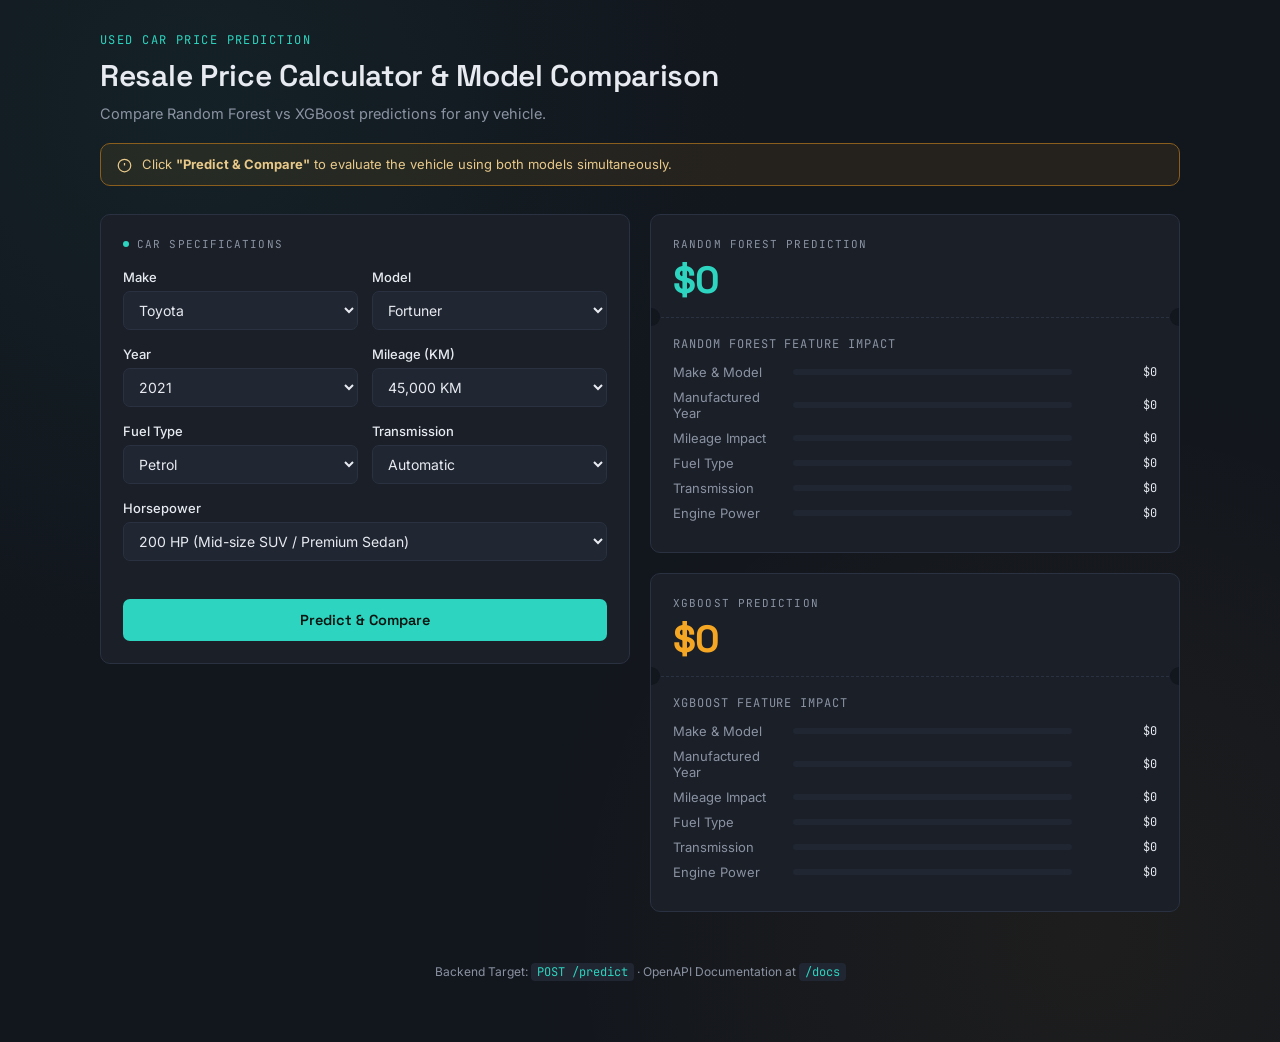
==== app/static/index.html @ 36f0d810 "Remove note." ====
<!DOCTYPE html>
<html lang="en">
<head>
<meta charset="UTF-8">
<meta name="viewport" content="width=device-width, initial-scale=1.0">
<title>Used Car Price Prediction — Interactive Tool</title>
<link rel="preconnect" href="https://fonts.googleapis.com">
<link href="https://fonts.googleapis.com/css2?family=Space+Grotesk:wght@500;600;700&family=Inter:wght@400;500;600&family=JetBrains+Mono:wght@400;500;700&display=swap" rel="stylesheet">
<style>
  :root {
    --bg: #12161d;
    --surface: #1a1f28;
    --surface-raised: #202632;
    --border: #2a3140;
    --text: #e7eaf0;
    --text-dim: #8b93a3;
    --teal: #2dd4bf;
    --amber: #f5a623;
    --amber-dim: #8a5f1e;
    --radius: 10px;
  }

  * { box-sizing: border-box; }

  body {
    margin: 0;
    background: var(--bg);
    background-image:
      radial-gradient(circle at 15% 10%, rgba(45,212,191,0.06), transparent 40%),
      radial-gradient(circle at 85% 90%, rgba(245,166,35,0.05), transparent 40%);
    color: var(--text);
    font-family: 'Inter', sans-serif;
    min-height: 100vh;
    padding: 32px 20px 60px;
  }

  .wrap {
    max-width: 1080px;
    margin: 0 auto;
  }

  header { margin-bottom: 28px; }

  .eyebrow {
    font-family: 'JetBrains Mono', monospace;
    font-size: 12px;
    letter-spacing: 0.12em;
    color: var(--teal);
    text-transform: uppercase;
    margin-bottom: 8px;
  }

  h1 {
    font-family: 'Space Grotesk', sans-serif;
    font-size: 30px;
    font-weight: 600;
    margin: 0 0 8px;
    letter-spacing: -0.01em;
  }

  header p {
    color: var(--text-dim);
    font-size: 14.5px;
    max-width: 560px;
    line-height: 1.5;
    margin: 0;
  }

  .notice {
    margin-top: 18px;
    background: rgba(245,166,35,0.08);
    border: 1px solid var(--amber-dim);
    border-radius: var(--radius);
    padding: 12px 16px;
    font-size: 13px;
    color: #e8c98a;
    display: flex;
    gap: 10px;
    align-items: flex-start;
  }

  .notice svg { flex-shrink: 0; margin-top: 2px; }

  .grid {
    display: grid;
    grid-template-columns: 1fr 1fr;
    gap: 20px;
    margin-top: 28px;
    align-items: start;
  }

  @media (max-width: 900px) {
    .grid { grid-template-columns: 1fr; }
  }

  .panel {
    background: var(--surface);
    border: 1px solid var(--border);
    border-radius: var(--radius);
    padding: 22px;
  }

  .panel-label {
    font-family: 'JetBrains Mono', monospace;
    font-size: 11px;
    letter-spacing: 0.1em;
    text-transform: uppercase;
    color: var(--text-dim);
    margin-bottom: 18px;
    display: flex;
    align-items: center;
    gap: 8px;
  }

  .panel-label .dot {
    width: 6px; height: 6px; border-radius: 50%;
    background: var(--teal);
  }

  .field { margin-bottom: 16px; }

  .field label {
    display: block;
    font-size: 13px;
    font-weight: 500;
    color: var(--text);
    margin-bottom: 6px;
  }

  .row-2 {
    display: grid;
    grid-template-columns: 1fr 1fr;
    gap: 14px;
  }

  select, input[type="number"], input[type="text"] {
    width: 100%;
    background: var(--surface-raised);
    border: 1px solid var(--border);
    color: var(--text);
    border-radius: 7px;
    padding: 9px 11px;
    font-family: 'Inter', sans-serif;
    font-size: 14px;
    outline: none;
    transition: border-color 0.15s ease;
  }

  select:focus, input[type="number"]:focus, input[type="text"]:focus { border-color: var(--teal); }

  button.predict-btn {
    margin-top: 22px;
    width: 100%;
    background: var(--teal);
    color: #0b1410;
    border: none;
    border-radius: 7px;
    padding: 12px;
    font-family: 'Space Grotesk', sans-serif;
    font-weight: 600;
    font-size: 14.5px;
    cursor: pointer;
    transition: filter 0.15s ease, transform 0.1s ease;
  }

  button.predict-btn:hover { filter: brightness(1.08); }
  button.predict-btn:active { transform: scale(0.995); }
  button.predict-btn:disabled { opacity: 0.6; cursor: not-allowed; }

  .status-banner {
    font-size: 12px;
    margin-top: 12px;
    padding: 10px 12px;
    border-radius: 6px;
    display: none;
    line-height: 1.4;
  }

  .status-banner.error {
    display: block;
    color: #f87171;
    background: rgba(224, 90, 90, 0.12);
    border: 1px solid rgba(224, 90, 90, 0.3);
  }

  .ticket {
    position: relative;
    background: var(--surface);
    border: 1px solid var(--border);
    border-radius: var(--radius);
    overflow: hidden;
    margin-bottom: 20px;
  }

  .ticket-top {
    padding: 22px 22px 18px;
    border-bottom: 1px dashed var(--border);
    position: relative;
  }

  .ticket-top::before, .ticket-top::after {
    content: "";
    position: absolute;
    bottom: -9px;
    width: 18px; height: 18px;
    background: var(--bg);
    border-radius: 50%;
  }
  .ticket-top::before { left: -9px; }
  .ticket-top::after { right: -9px; }

  .price-label {
    font-family: 'JetBrains Mono', monospace;
    font-size: 11px;
    letter-spacing: 0.1em;
    text-transform: uppercase;
    color: var(--text-dim);
    margin-bottom: 10px;
    display: flex;
    justify-content: space-between;
  }

  .price-value {
    font-family: 'Space Grotesk', sans-serif;
    font-size: 38px;
    font-weight: 700;
    color: var(--teal);
    letter-spacing: -0.02em;
    line-height: 1;
  }

  .ticket-body { padding: 18px 22px 22px; }

  .contrib-title {
    font-size: 12px;
    color: var(--text-dim);
    text-transform: uppercase;
    letter-spacing: 0.08em;
    margin-bottom: 12px;
    font-family: 'JetBrains Mono', monospace;
  }

  .contrib-row {
    display: flex;
    align-items: center;
    gap: 10px;
    font-size: 13px;
    margin-bottom: 9px;
  }

  .contrib-name { width: 110px; color: var(--text-dim); flex-shrink: 0; }

  .contrib-bar-track {
    flex: 1;
    height: 6px;
    background: var(--surface-raised);
    border-radius: 3px;
    overflow: hidden;
  }

  .contrib-bar {
    height: 100%;
    border-radius: 3px;
    transition: width 0.4s ease;
  }

  .contrib-bar.pos { background: var(--teal); }
  .contrib-bar.neg { background: #e05a5a; }
  .contrib-bar.neutral { background: var(--border); }

  .contrib-val {
    font-family: 'JetBrains Mono', monospace;
    font-size: 12px;
    width: 75px;
    text-align: right;
    flex-shrink: 0;
  }

  .comparison-banner {
    background: rgba(45, 212, 191, 0.1);
    border: 1px solid var(--teal);
    border-radius: var(--radius);
    padding: 16px;
    margin-top: 20px;
    display: none;
    text-align: center;
    font-family: 'Space Grotesk', sans-serif;
    font-size: 16px;
    color: var(--teal);
  }

  .footnote {
    margin-top: 30px;
    font-size: 12px;
    color: var(--text-dim);
    text-align: center;
    line-height: 1.6;
  }

  .footnote code {
    font-family: 'JetBrains Mono', monospace;
    background: var(--surface-raised);
    padding: 1px 6px;
    border-radius: 4px;
    color: var(--teal);
  }
</style>
</head>
<body>
<div class="wrap">
  <header>
    <div class="eyebrow">Used Car Price Prediction</div>
    <h1>Resale Price Calculator & Model Comparison</h1>
    <p>Compare Random Forest vs XGBoost predictions for any vehicle.</p>
    <div class="notice">
      <svg width="15" height="15" viewBox="0 0 24 24" fill="none" stroke="#e8c98a" stroke-width="2"><circle cx="12" cy="12" r="10"/><line x1="12" y1="8" x2="12" y2="12"/><line x1="12" y1="16" x2="12.01" y2="16"/></svg>
      <div>Click <strong>"Predict & Compare"</strong> to evaluate the vehicle using both models simultaneously.</div>
    </div>
  </header>

  <div class="grid">
    <form class="panel" id="predictionForm" onsubmit="event.preventDefault();">
      <div class="panel-label"><span class="dot"></span>Car Specifications</div>

      <div class="field">
        <div class="row-2">
          <div>
            <label for="make">Make</label>
            <select id="make">
              <option value="Toyota">Toyota</option>
              <option value="Hyundai">Hyundai</option>
              <option value="Maruti">Maruti</option>
              <option value="Mahindra">Mahindra</option>
              <option value="Kia">Kia</option>
              <option value="Tata">Tata</option>
              <option value="Renault">Renault</option>
              <option value="BMW">BMW</option>
              <option value="Honda">Honda</option>
              <option value="Ford">Ford</option>
            </select>
          </div>
          <div>
            <label for="model">Model</label>
            <select id="model"></select>
          </div>
        </div>
      </div>

      <div class="field">
        <div class="row-2">
          <div>
            <label for="year">Year</label>
            <select id="year">
              <option value="2024">2024</option>
              <option value="2023">2023</option>
              <option value="2022">2022</option>
              <option value="2021" selected>2021</option>
              <option value="2020">2020</option>
              <option value="2019">2019</option>
              <option value="2018">2018</option>
              <option value="2017">2017</option>
              <option value="2016">2016</option>
              <option value="2015">2015</option>
            </select>
          </div>
          <div>
            <label for="mileage">Mileage (KM)</label>
            <select id="mileage">
              <option value="10000">10,000 KM</option>
              <option value="30000">30,000 KM</option>
              <option value="45000" selected>45,000 KM</option>
              <option value="60000">60,000 KM</option>
              <option value="80000">80,000 KM</option>
              <option value="100000">100,000 KM</option>
              <option value="150000">150,000 KM</option>
              <option value="200000">200,000+ KM</option>
            </select>
          </div>
        </div>
      </div>

      <div class="field">
        <div class="row-2">
          <div>
            <label for="fuel">Fuel Type</label>
            <select id="fuel">
              <option value="Petrol" selected>Petrol</option>
              <option value="Diesel">Diesel</option>
              <option value="Hybrid">Hybrid</option>
              <option value="Electric">Electric</option>
            </select>
          </div>
          <div>
            <label for="transmission">Transmission</label>
            <select id="transmission">
              <option value="Automatic" selected>Automatic</option>
              <option value="Manual">Manual</option>
            </select>
          </div>
        </div>
      </div>

      <div class="field">
        <label for="horsepower">Horsepower</label>
        <select id="horsepower">
          <option value="100">100 HP (Compact / Economy)</option>
          <option value="150" selected>150 HP (Standard Sedan / SUV)</option>
          <option value="200">200 HP (Mid-size SUV / Premium Sedan)</option>
          <option value="250">250 HP (V6 / Turbo Sedan)</option>
          <option value="300">300 HP (Sports / Performance)</option>
          <option value="350">350 HP (High Performance)</option>
          <option value="400">400+ HP (Luxury / Supercar)</option>
        </select>
      </div>

      <button type="button" class="predict-btn" id="predictBtn">Predict & Compare</button>
      <div class="status-banner" id="statusBanner" role="alert"></div>
    </form>

    <div class="results-column">
      <div class="comparison-banner" id="comparisonBanner"></div>

      <!-- Random Forest Ticket -->
      <div class="ticket">
        <div class="ticket-top">
          <div class="price-label"><span>Random Forest Prediction</span></div>
          <div class="price-value" id="rfPriceValue">$0</div>
        </div>
        <div class="ticket-body">
          <div class="contrib-title">Random Forest Feature Impact</div>
          <div id="rfContribList"></div>
        </div>
      </div>

      <!-- XGBoost Ticket -->
      <div class="ticket" style="margin-top: 20px;">
        <div class="ticket-top">
          <div class="price-label"><span>XGBoost Prediction</span></div>
          <div class="price-value" id="xgbPriceValue" style="color: var(--amber);">$0</div>
        </div>
        <div class="ticket-body">
          <div class="contrib-title">XGBoost Feature Impact</div>
          <div id="xgbContribList"></div>
        </div>
      </div>

    </div>
  </div>

  <div class="footnote">
    Backend Target: <code>POST /predict</code> · OpenAPI Documentation at <code>/docs</code>
  </div>
</div>

<script>
  const el = (id) => document.getElementById(id);

  const API_ENDPOINTS = [
    window.location.protocol.startsWith("http") ? `${window.location.origin}/predict` : null,
    "http://127.0.0.1:8000/predict",
    "http://localhost:8000/predict"
  ].filter(Boolean);

  const BRAND_MODELS = {
    Toyota: ["Fortuner", "Hilux", "Camry"],
    Hyundai: ["Creta", "i20", "Elantra"],
    Maruti: ["Dzire", "Ertiga", "Swift"],
    Mahindra: ["Scorpio", "Thar"],
    Kia: ["Seltos"],
    Tata: ["Nexon", "Harrier"],
    Renault: ["Duster", "Kwid"],
    BMW: ["3 Series", "5 Series"],
    Honda: ["Civic", "City"],
    Ford: ["Focus", "Mustang"]
  };

  const HORSEPOWER_LOOKUP = {
    Toyota: { Fortuner: 200, Hilux: 204, Camry: 203 },
    Hyundai: { Creta: 113, i20: 100, Elantra: 147 },
    Maruti: { Dzire: 100, Ertiga: 103, Swift: 100 },
    Mahindra: { Scorpio: 120, Thar: 130 },
    Kia: { Seltos: 115 },
    Tata: { Nexon: 118, Harrier: 168 },
    Renault: { Duster: 150, Kwid: 67 },
    BMW: { "3 Series": 255, "5 Series": 335 },
    Honda: { Civic: 158, City: 119 },
    Ford: { Focus: 160, Mustang: 310 }
  };

  function formatUSD(n) {
    return "$" + Math.round(n).toLocaleString("en-US");
  }

  function updateModelDropdown() {
    const make = el("make").value;
    const modelSelect = el("model");
    const availableModels = BRAND_MODELS[make] || ["Standard"];

    modelSelect.innerHTML = "";
    availableModels.forEach(mod => {
      const opt = document.createElement("option");
      opt.value = mod;
      opt.textContent = mod;
      modelSelect.appendChild(opt);
    });

    // Update default horsepower for new make/model combination
    const newModel = availableModels[0];
    const defaultHp = HORSEPOWER_LOOKUP[make]?.[newModel];
    if (defaultHp) {
      el("horsepower").value = defaultHp;
    }
  }

  el("make").addEventListener("change", updateModelDropdown);
  el("model").addEventListener("change", () => {
    const make = el("make").value;
    const model = el("model").value;
    const defaultHp = HORSEPOWER_LOOKUP[make]?.[model];
    if (defaultHp) {
      el("horsepower").value = defaultHp;
    }
  });

  function renderContributions(items, listId) {
    const list = el(listId);
    list.innerHTML = "";

    const maxAbs = Math.max(...items.map(c => Math.abs(c.value)), 1);

    items.forEach(c => {
      const isZero = c.value === 0;
      const pct = isZero ? 0 : Math.min(100, (Math.abs(c.value) / maxAbs) * 100);
      const cls = isZero ? "neutral" : (c.value > 0 ? "pos" : "neg");
      const valDisplay = isZero ? "$0" : (c.value > 0 ? "+" + formatUSD(c.value) : "-" + formatUSD(Math.abs(c.value)));

      const row = document.createElement("div");
      row.className = "contrib-row";
      row.innerHTML = `
        <div class="contrib-name">${c.name}</div>
        <div class="contrib-bar-track"><div class="contrib-bar ${cls}" style="width:${pct}%"></div></div>
        <div class="contrib-val">${valDisplay}</div>
      `;
      list.appendChild(row);
    });
  }

  function showStatus(message, isError = false) {
    const banner = el("statusBanner");
    banner.textContent = message;
    banner.className = `status-banner ${isError ? "error" : "success"}`;
    banner.style.display = "block";
  }

  function clearStatus() {
    const banner = el("statusBanner");
    banner.style.display = "none";
    banner.className = "status-banner";
  }

  function buildPayload(modelName) {
    return {
      make: el("make").value,
      model: el("model").value,
      year: parseInt(el("year").value, 10),
      mileage: parseFloat(el("mileage").value) || 0,
      fuel_type: el("fuel").value,
      transmission: el("transmission").value,
      horsepower: parseFloat(el("horsepower").value) || 0,
      number_of_seats: 5,
      number_of_doors: 4,
      location: "Dubai",
      car_type: "Sedan",
      color: "White",
      sale_status: "Used",
      model_name: modelName
    };
  }

  async function sendPredictionRequest(payload) {
    let lastError = null;

    for (const url of API_ENDPOINTS) {
      try {
        const response = await fetch(url, {
          method: "POST",
          headers: { "Content-Type": "application/json" },
          body: JSON.stringify(payload)
        });

        if (!response.ok) {
          const errData = await response.json().catch(() => ({}));
          throw new Error(errData.detail || `Server returned ${response.status}`);
        }

        return await response.json();
      } catch (err) {
        lastError = err;
      }
    }
    throw lastError || new Error("Failed to reach prediction backend.");
  }

  async function handlePrediction() {
    const btn = el("predictBtn");
    const year = parseInt(el("year").value, 10);

    if (isNaN(year) || year < 1990 || year > 2025) {
      showStatus("Please enter a valid year.", true);
      return;
    }

    clearStatus();
    btn.disabled = true;
    btn.textContent = "Calculating...";
    el("comparisonBanner").style.display = "none";

    try {
      // Fetch predictions for both models simultaneously
      const [rfData, xgbData] = await Promise.all([
        sendPredictionRequest(buildPayload("random_forest")),
        sendPredictionRequest(buildPayload("xgboost"))
      ]);

      const rfPrice = rfData.predicted_price ?? rfData.prediction;
      const xgbPrice = xgbData.predicted_price ?? xgbData.prediction;

      el("rfPriceValue").textContent = formatUSD(rfPrice);
      el("xgbPriceValue").textContent = formatUSD(xgbPrice);

      if (Array.isArray(rfData.contributions) && rfData.contributions.length > 0) {
        renderContributions(rfData.contributions, "rfContribList");
      }
      if (Array.isArray(xgbData.contributions) && xgbData.contributions.length > 0) {
        renderContributions(xgbData.contributions, "xgbContribList");
      }

      // Show comparison
      const diff = Math.abs(rfPrice - xgbPrice);
      const higherModel = rfPrice > xgbPrice ? "Random Forest" : "XGBoost";
      
      const banner = el("comparisonBanner");
      banner.style.display = "block";
      banner.innerHTML = `<strong>${higherModel}</strong> predicts a <strong>${formatUSD(diff)}</strong> higher resale price.`;

    } catch (err) {
      console.warn("Prediction error:", err);
      showStatus(`API Unavailable (${err.message}).`, true);
    } finally {
      btn.disabled = false;
      btn.textContent = "Predict & Compare";
    }
  }

  el("predictBtn").addEventListener("click", handlePrediction);

  // Initial Setup
  updateModelDropdown();
  
  // Initialize with zeroed state
  const INITIAL_CONTRIBUTIONS = [
    { name: "Make & Model", value: 0 },
    { name: "Manufactured Year", value: 0 },
    { name: "Mileage Impact", value: 0 },
    { name: "Fuel Type", value: 0 },
    { name: "Transmission", value: 0 },
    { name: "Engine Power", value: 0 }
  ];
  renderContributions(INITIAL_CONTRIBUTIONS, "rfContribList");
  renderContributions(INITIAL_CONTRIBUTIONS, "xgbContribList");

</script>
</body>
</html>
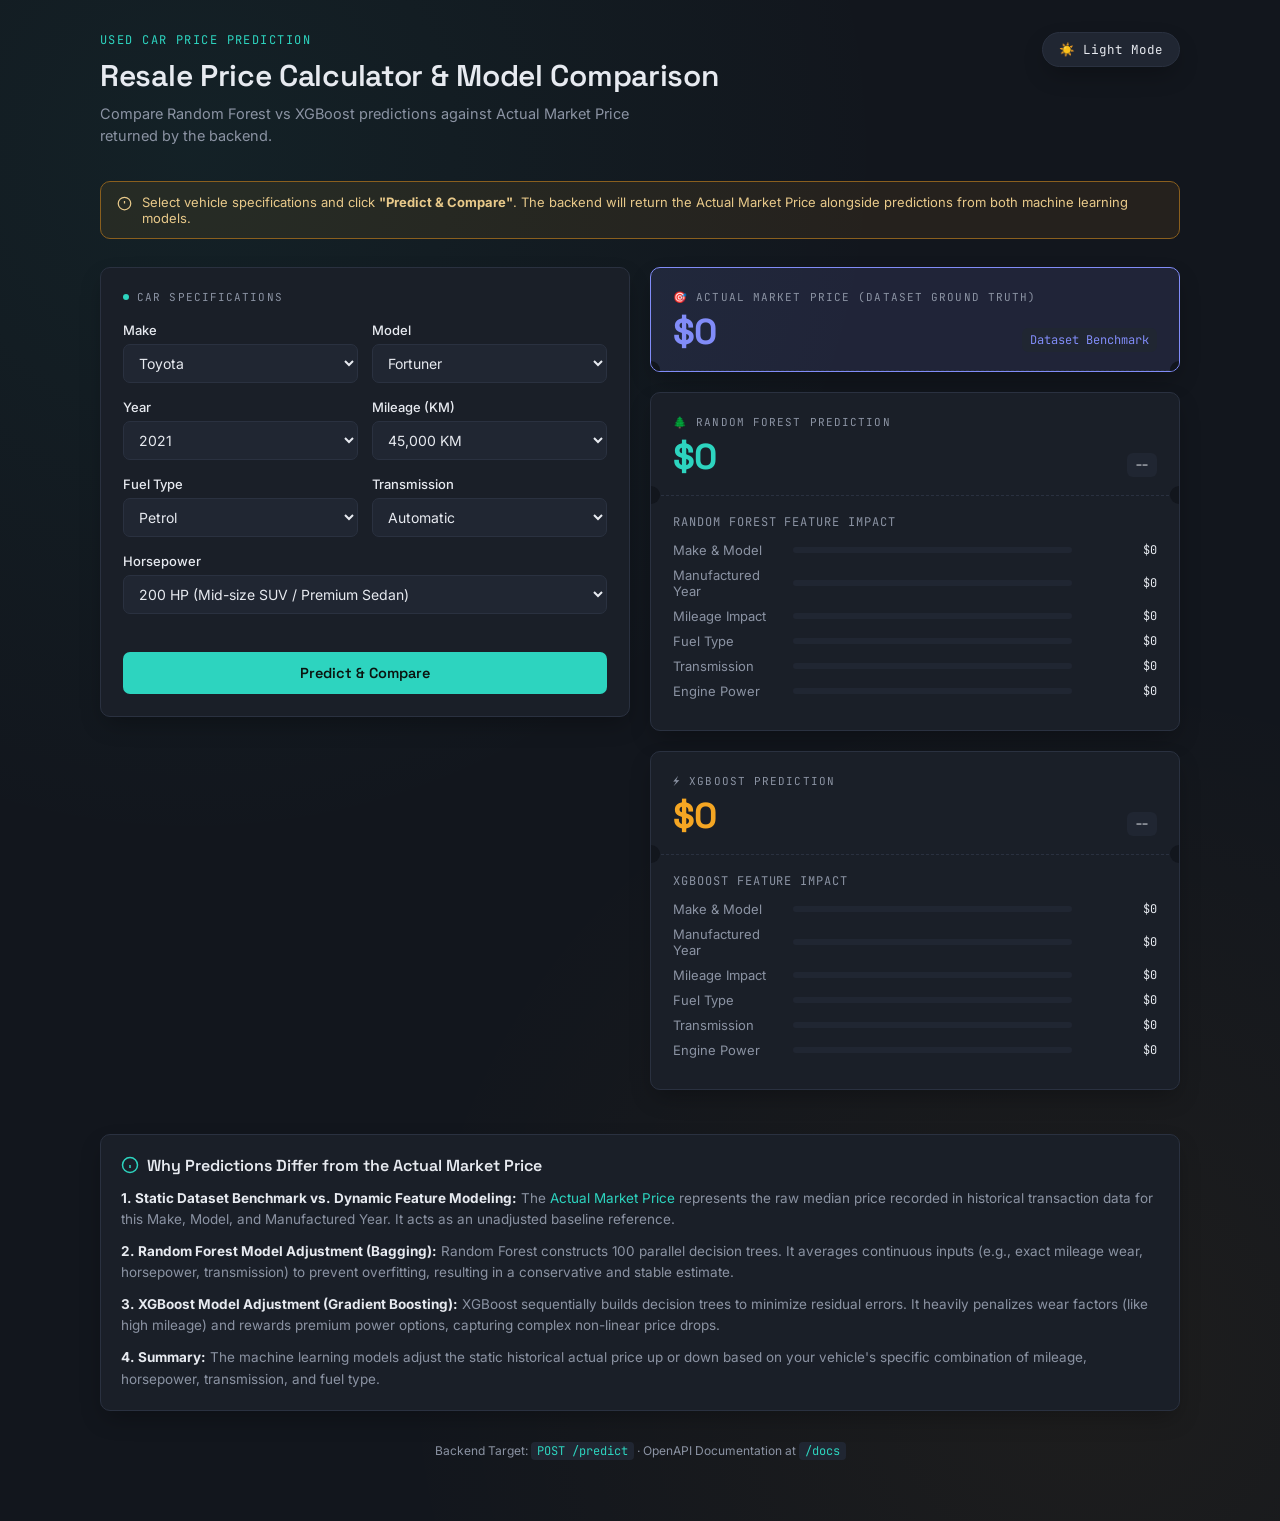
==== commit 44141596: "Add actual value and compare with models." ====
--- a/app/static/index.html
+++ b/app/static/index.html
@@ -1,5 +1,5 @@
 <!DOCTYPE html>
-<html lang="en">
+<html lang="en" data-theme="dark">
 <head>
 <meta charset="UTF-8">
 <meta name="viewport" content="width=device-width, initial-scale=1.0">
@@ -17,7 +17,29 @@
     --teal: #2dd4bf;
     --amber: #f5a623;
     --amber-dim: #8a5f1e;
+    --indigo: #818cf8;
+    --indigo-bg: rgba(129, 140, 248, 0.12);
+    --notice-bg: rgba(245,166,35,0.08);
+    --notice-text: #e8c98a;
     --radius: 10px;
+    --shadow: 0 10px 25px -5px rgba(0, 0, 0, 0.3);
+  }
+
+  [data-theme="light"] {
+    --bg: #f8fafc;
+    --surface: #ffffff;
+    --surface-raised: #f1f5f9;
+    --border: #cbd5e1;
+    --text: #0f172a;
+    --text-dim: #64748b;
+    --teal: #0d9488;
+    --amber: #d97706;
+    --amber-dim: #fef3c7;
+    --indigo: #4f46e5;
+    --indigo-bg: rgba(79, 70, 229, 0.08);
+    --notice-bg: #fffbeb;
+    --notice-text: #92400e;
+    --shadow: 0 10px 25px -5px rgba(0, 0, 0, 0.05);
   }
 
   * { box-sizing: border-box; }
@@ -32,6 +54,7 @@
     font-family: 'Inter', sans-serif;
     min-height: 100vh;
     padding: 32px 20px 60px;
+    transition: background-color 0.3s ease, color 0.3s ease;
   }
 
   .wrap {
@@ -39,7 +62,16 @@
     margin: 0 auto;
   }
 
-  header { margin-bottom: 28px; }
+  header {
+    margin-bottom: 28px;
+    display: flex;
+    justify-content: space-between;
+    align-items: flex-start;
+    gap: 16px;
+    flex-wrap: wrap;
+  }
+
+  .header-content { flex: 1; min-width: 280px; }
 
   .eyebrow {
     font-family: 'JetBrains Mono', monospace;
@@ -66,17 +98,39 @@
     margin: 0;
   }
 
+  .theme-toggle-btn {
+    background: var(--surface-raised);
+    border: 1px solid var(--border);
+    color: var(--text);
+    padding: 8px 16px;
+    border-radius: 20px;
+    font-family: 'JetBrains Mono', monospace;
+    font-size: 12.5px;
+    cursor: pointer;
+    display: inline-flex;
+    align-items: center;
+    gap: 8px;
+    transition: all 0.2s ease;
+    box-shadow: var(--shadow);
+  }
+
+  .theme-toggle-btn:hover {
+    border-color: var(--teal);
+    transform: translateY(-1px);
+  }
+
   .notice {
     margin-top: 18px;
-    background: rgba(245,166,35,0.08);
+    background: var(--notice-bg);
     border: 1px solid var(--amber-dim);
     border-radius: var(--radius);
     padding: 12px 16px;
     font-size: 13px;
-    color: #e8c98a;
+    color: var(--notice-text);
     display: flex;
     gap: 10px;
     align-items: flex-start;
+    width: 100%;
   }
 
   .notice svg { flex-shrink: 0; margin-top: 2px; }
@@ -98,6 +152,7 @@
     border: 1px solid var(--border);
     border-radius: var(--radius);
     padding: 22px;
+    box-shadow: var(--shadow);
   }
 
   .panel-label {
@@ -143,7 +198,7 @@
     font-family: 'Inter', sans-serif;
     font-size: 14px;
     outline: none;
-    transition: border-color 0.15s ease;
+    transition: border-color 0.15s ease, background-color 0.3s ease;
   }
 
   select:focus, input[type="number"]:focus, input[type="text"]:focus { border-color: var(--teal); }
@@ -190,6 +245,12 @@
     border-radius: var(--radius);
     overflow: hidden;
     margin-bottom: 20px;
+    box-shadow: var(--shadow);
+  }
+
+  .ticket.actual-ticket {
+    border-color: var(--indigo);
+    background: var(--indigo-bg);
   }
 
   .ticket-top {
@@ -205,6 +266,7 @@
     width: 18px; height: 18px;
     background: var(--bg);
     border-radius: 50%;
+    transition: background-color 0.3s ease;
   }
   .ticket-top::before { left: -9px; }
   .ticket-top::after { right: -9px; }
@@ -218,16 +280,39 @@
     margin-bottom: 10px;
     display: flex;
     justify-content: space-between;
+    align-items: center;
+  }
+
+  .price-header-row {
+    display: flex;
+    justify-content: space-between;
+    align-items: baseline;
+    gap: 12px;
   }
 
   .price-value {
     font-family: 'Space Grotesk', sans-serif;
-    font-size: 38px;
+    font-size: 36px;
     font-weight: 700;
     color: var(--teal);
     letter-spacing: -0.02em;
     line-height: 1;
   }
+
+  .price-value.actual { color: var(--indigo); }
+
+  .variance-badge {
+    font-family: 'JetBrains Mono', monospace;
+    font-size: 12px;
+    padding: 4px 8px;
+    border-radius: 6px;
+    background: var(--surface-raised);
+    display: inline-block;
+  }
+
+  .variance-badge.pos { color: #f87171; }
+  .variance-badge.neg { color: var(--teal); }
+  .variance-badge.exact { color: var(--indigo); }
 
   .ticket-body { padding: 18px 22px 22px; }
 
@@ -277,17 +362,54 @@
   }
 
   .comparison-banner {
-    background: rgba(45, 212, 191, 0.1);
-    border: 1px solid var(--teal);
+    background: var(--surface);
+    border: 1px solid var(--border);
     border-radius: var(--radius);
     padding: 16px;
-    margin-top: 20px;
+    margin-bottom: 20px;
     display: none;
-    text-align: center;
+    text-align: left;
+    font-family: 'Inter', sans-serif;
+    font-size: 14px;
+    line-height: 1.5;
+    box-shadow: var(--shadow);
+  }
+
+  .comparison-banner .metric-line {
+    margin-top: 6px;
+    font-size: 13px;
+    color: var(--text-dim);
+  }
+
+  .explanation-card {
+    background: var(--surface);
+    border: 1px solid var(--border);
+    border-radius: var(--radius);
+    padding: 20px;
+    margin-top: 24px;
+    box-shadow: var(--shadow);
+  }
+
+  .explanation-title {
     font-family: 'Space Grotesk', sans-serif;
     font-size: 16px;
-    color: var(--teal);
-  }
+    font-weight: 600;
+    margin-bottom: 12px;
+    display: flex;
+    align-items: center;
+    gap: 8px;
+    color: var(--text);
+  }
+
+  .explanation-content p {
+    font-size: 13.5px;
+    color: var(--text-dim);
+    line-height: 1.6;
+    margin: 0 0 10px;
+  }
+  .explanation-content p:last-child { margin-bottom: 0; }
+  .explanation-content strong { color: var(--text); }
+  .explanation-content em { color: var(--teal); font-style: normal; }
 
   .footnote {
     margin-top: 30px;
@@ -309,12 +431,18 @@
 <body>
 <div class="wrap">
   <header>
-    <div class="eyebrow">Used Car Price Prediction</div>
-    <h1>Resale Price Calculator & Model Comparison</h1>
-    <p>Compare Random Forest vs XGBoost predictions for any vehicle.</p>
+    <div class="header-content">
+      <div class="eyebrow">Used Car Price Prediction</div>
+      <h1>Resale Price Calculator & Model Comparison</h1>
+      <p>Compare Random Forest vs XGBoost predictions against Actual Market Price returned by the backend.</p>
+    </div>
+    <button class="theme-toggle-btn" id="themeToggleBtn" onclick="toggleTheme()">
+      <span id="themeIcon">☀️</span> <span id="themeLabel">Light Mode</span>
+    </button>
+
     <div class="notice">
-      <svg width="15" height="15" viewBox="0 0 24 24" fill="none" stroke="#e8c98a" stroke-width="2"><circle cx="12" cy="12" r="10"/><line x1="12" y1="8" x2="12" y2="12"/><line x1="12" y1="16" x2="12.01" y2="16"/></svg>
-      <div>Click <strong>"Predict & Compare"</strong> to evaluate the vehicle using both models simultaneously.</div>
+      <svg width="15" height="15" viewBox="0 0 24 24" fill="none" stroke="currentColor" stroke-width="2"><circle cx="12" cy="12" r="10"/><line x1="12" y1="8" x2="12" y2="12"/><line x1="12" y1="16" x2="12.01" y2="16"/></svg>
+      <div>Select vehicle specifications and click <strong>"Predict & Compare"</strong>. The backend will return the Actual Market Price alongside predictions from both machine learning models.</div>
     </div>
   </header>
 
@@ -420,11 +548,25 @@
     <div class="results-column">
       <div class="comparison-banner" id="comparisonBanner"></div>
 
+      <!-- Actual Market Price Ticket -->
+      <div class="ticket actual-ticket" id="actualTicket">
+        <div class="ticket-top">
+          <div class="price-label"><span>🎯 Actual Market Price (Dataset Ground Truth)</span></div>
+          <div class="price-header-row">
+            <div class="price-value actual" id="actualPriceValue">$0</div>
+            <div class="variance-badge exact" id="actualBadge">Dataset Benchmark</div>
+          </div>
+        </div>
+      </div>
+
       <!-- Random Forest Ticket -->
       <div class="ticket">
         <div class="ticket-top">
-          <div class="price-label"><span>Random Forest Prediction</span></div>
-          <div class="price-value" id="rfPriceValue">$0</div>
+          <div class="price-label"><span>🌲 Random Forest Prediction</span></div>
+          <div class="price-header-row">
+            <div class="price-value" id="rfPriceValue">$0</div>
+            <div class="variance-badge" id="rfVarianceBadge">--</div>
+          </div>
         </div>
         <div class="ticket-body">
           <div class="contrib-title">Random Forest Feature Impact</div>
@@ -433,10 +575,13 @@
       </div>
 
       <!-- XGBoost Ticket -->
-      <div class="ticket" style="margin-top: 20px;">
+      <div class="ticket">
         <div class="ticket-top">
-          <div class="price-label"><span>XGBoost Prediction</span></div>
-          <div class="price-value" id="xgbPriceValue" style="color: var(--amber);">$0</div>
+          <div class="price-label"><span>⚡ XGBoost Prediction</span></div>
+          <div class="price-header-row">
+            <div class="price-value" id="xgbPriceValue" style="color: var(--amber);">$0</div>
+            <div class="variance-badge" id="xgbVarianceBadge">--</div>
+          </div>
         </div>
         <div class="ticket-body">
           <div class="contrib-title">XGBoost Feature Impact</div>
@@ -447,6 +592,20 @@
     </div>
   </div>
 
+  <!-- Explanatory Section for Price Discrepancies -->
+  <div class="explanation-card">
+    <div class="explanation-title">
+      <svg width="18" height="18" viewBox="0 0 24 24" fill="none" stroke="var(--teal)" stroke-width="2"><circle cx="12" cy="12" r="10"/><line x1="12" y1="16" x2="12" y2="12"/><line x1="12" y1="8" x2="12.01" y2="8"/></svg>
+      Why Predictions Differ from the Actual Market Price
+    </div>
+    <div class="explanation-content">
+      <p><strong>1. Static Dataset Benchmark vs. Dynamic Feature Modeling:</strong> The <em>Actual Market Price</em> represents the raw median price recorded in historical transaction data for this Make, Model, and Manufactured Year. It acts as an unadjusted baseline reference.</p>
+      <p><strong>2. Random Forest Model Adjustment (Bagging):</strong> Random Forest constructs 100 parallel decision trees. It averages continuous inputs (e.g., exact mileage wear, horsepower, transmission) to prevent overfitting, resulting in a conservative and stable estimate.</p>
+      <p><strong>3. XGBoost Model Adjustment (Gradient Boosting):</strong> XGBoost sequentially builds decision trees to minimize residual errors. It heavily penalizes wear factors (like high mileage) and rewards premium power options, capturing complex non-linear price drops.</p>
+      <p><strong>4. Summary:</strong> The machine learning models adjust the static historical actual price up or down based on your vehicle's specific combination of mileage, horsepower, transmission, and fuel type.</p>
+    </div>
+  </div>
+
   <div class="footnote">
     Backend Target: <code>POST /predict</code> · OpenAPI Documentation at <code>/docs</code>
   </div>
@@ -454,6 +613,33 @@
 
 <script>
   const el = (id) => document.getElementById(id);
+
+  // Theme Management
+  function initTheme() {
+    const savedTheme = localStorage.getItem("theme") || "dark";
+    document.documentElement.setAttribute("data-theme", savedTheme);
+    updateThemeButton(savedTheme);
+  }
+
+  function toggleTheme() {
+    const currentTheme = document.documentElement.getAttribute("data-theme") || "dark";
+    const newTheme = currentTheme === "dark" ? "light" : "dark";
+    document.documentElement.setAttribute("data-theme", newTheme);
+    localStorage.setItem("theme", newTheme);
+    updateThemeButton(newTheme);
+  }
+
+  function updateThemeButton(theme) {
+    const icon = el("themeIcon");
+    const label = el("themeLabel");
+    if (theme === "dark") {
+      icon.textContent = "☀️";
+      label.textContent = "Light Mode";
+    } else {
+      icon.textContent = "🌙";
+      label.textContent = "Dark Mode";
+    }
+  }
 
   const API_ENDPOINTS = [
     window.location.protocol.startsWith("http") ? `${window.location.origin}/predict` : null,
@@ -504,7 +690,6 @@
       modelSelect.appendChild(opt);
     });
 
-    // Update default horsepower for new make/model combination
     const newModel = availableModels[0];
     const defaultHp = HORSEPOWER_LOOKUP[make]?.[newModel];
     if (defaultHp) {
@@ -616,7 +801,6 @@
     el("comparisonBanner").style.display = "none";
 
     try {
-      // Fetch predictions for both models simultaneously
       const [rfData, xgbData] = await Promise.all([
         sendPredictionRequest(buildPayload("random_forest")),
         sendPredictionRequest(buildPayload("xgboost"))
@@ -624,9 +808,25 @@
 
       const rfPrice = rfData.predicted_price ?? rfData.prediction;
       const xgbPrice = xgbData.predicted_price ?? xgbData.prediction;
-
+      const actualBenchmarkPrice = rfData.actual_benchmark ?? xgbData.actual_benchmark ?? 8000;
+
+      el("actualPriceValue").textContent = formatUSD(actualBenchmarkPrice);
       el("rfPriceValue").textContent = formatUSD(rfPrice);
       el("xgbPriceValue").textContent = formatUSD(xgbPrice);
+
+      // Calculate Variances against Actual Dataset Price
+      const rfDiff = rfPrice - actualBenchmarkPrice;
+      const xgbDiff = xgbPrice - actualBenchmarkPrice;
+
+      const rfPct = ((rfDiff / actualBenchmarkPrice) * 100).toFixed(1);
+      const xgbPct = ((xgbDiff / actualBenchmarkPrice) * 100).toFixed(1);
+
+      // Render Variance Badges
+      el("rfVarianceBadge").textContent = `${rfDiff >= 0 ? '+' : ''}${formatUSD(rfDiff)} (${rfPct}%)`;
+      el("rfVarianceBadge").className = `variance-badge ${rfDiff >= 0 ? 'pos' : 'neg'}`;
+
+      el("xgbVarianceBadge").textContent = `${xgbDiff >= 0 ? '+' : ''}${formatUSD(xgbDiff)} (${xgbPct}%)`;
+      el("xgbVarianceBadge").className = `variance-badge ${xgbDiff >= 0 ? 'pos' : 'neg'}`;
 
       if (Array.isArray(rfData.contributions) && rfData.contributions.length > 0) {
         renderContributions(rfData.contributions, "rfContribList");
@@ -635,13 +835,30 @@
         renderContributions(xgbData.contributions, "xgbContribList");
       }
 
-      // Show comparison
-      const diff = Math.abs(rfPrice - xgbPrice);
-      const higherModel = rfPrice > xgbPrice ? "Random Forest" : "XGBoost";
-      
+      // Detailed Accuracy & Model Comparison Banner
+      const rfErr = Math.abs(rfDiff);
+      const xgbErr = Math.abs(xgbDiff);
+      const diffBetweenModels = Math.abs(rfPrice - xgbPrice);
+
+      let accuracySummary = "";
+      if (rfErr < xgbErr) {
+        const delta = xgbErr - rfErr;
+        accuracySummary = `🏆 <strong>Random Forest</strong> is closer to the Actual Dataset Price (${formatUSD(actualBenchmarkPrice)}) by <strong>${formatUSD(delta)}</strong> (${Math.abs(rfPct)}% error vs ${Math.abs(xgbPct)}% error for XGBoost).`;
+      } else if (xgbErr < rfErr) {
+        const delta = rfErr - xgbErr;
+        accuracySummary = `🏆 <strong>XGBoost</strong> is closer to the Actual Dataset Price (${formatUSD(actualBenchmarkPrice)}) by <strong>${formatUSD(delta)}</strong> (${Math.abs(xgbPct)}% error vs ${Math.abs(rfPct)}% error for Random Forest).`;
+      } else {
+        accuracySummary = `🤝 Both models have identical precision relative to the Actual Dataset Price (${formatUSD(actualBenchmarkPrice)}).`;
+      }
+
       const banner = el("comparisonBanner");
       banner.style.display = "block";
-      banner.innerHTML = `<strong>${higherModel}</strong> predicts a <strong>${formatUSD(diff)}</strong> higher resale price.`;
+      banner.innerHTML = `
+        <div>${accuracySummary}</div>
+        <div class="metric-line">
+          Model Gap: Random Forest and XGBoost predictions differ by <strong>${formatUSD(diffBetweenModels)}</strong> on this valuation.
+        </div>
+      `;
 
     } catch (err) {
       console.warn("Prediction error:", err);
@@ -654,9 +871,10 @@
 
   el("predictBtn").addEventListener("click", handlePrediction);
 
-  // Initial Setup
+  // Initialize Theme and Dropdowns
+  initTheme();
   updateModelDropdown();
-  
+
   // Initialize with zeroed state
   const INITIAL_CONTRIBUTIONS = [
     { name: "Make & Model", value: 0 },
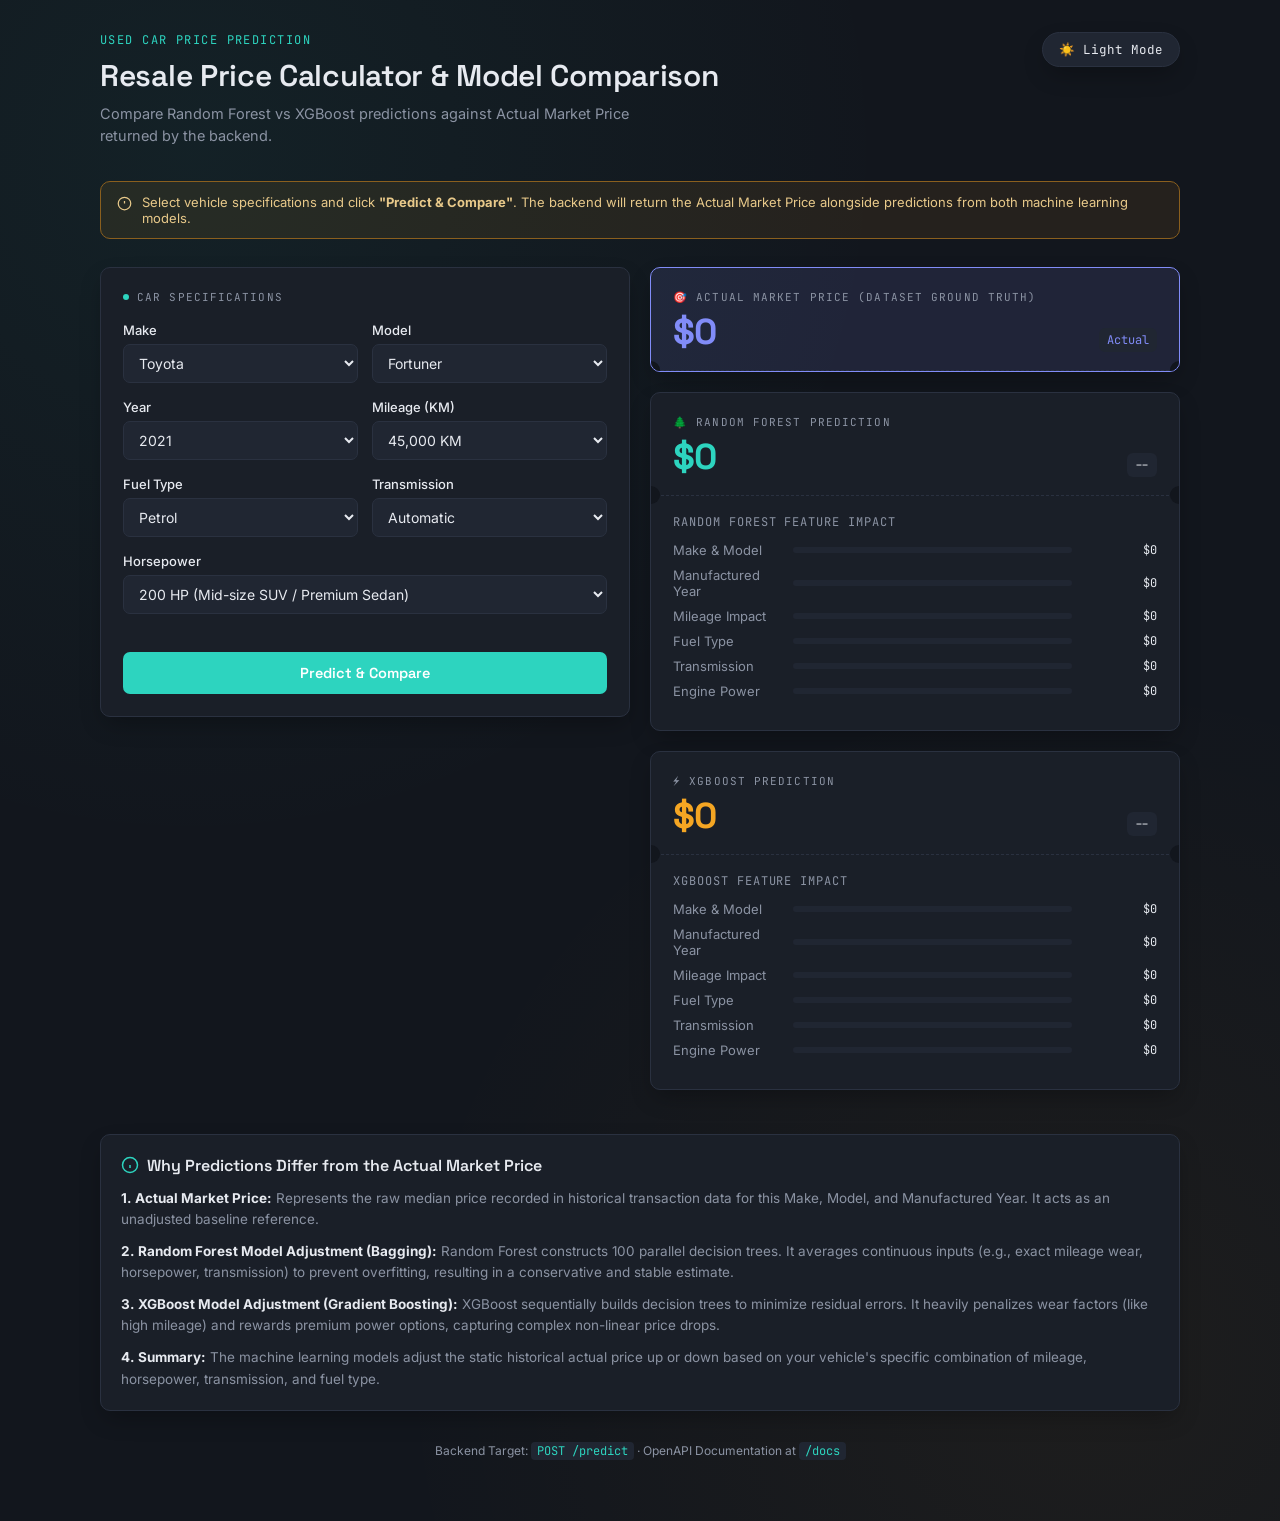
==== commit fece47bd: "Improve text." ====
--- a/app/static/index.html
+++ b/app/static/index.html
@@ -1,892 +1,984 @@
 <!DOCTYPE html>
 <html lang="en" data-theme="dark">
+
 <head>
-<meta charset="UTF-8">
-<meta name="viewport" content="width=device-width, initial-scale=1.0">
-<title>Used Car Price Prediction — Interactive Tool</title>
-<link rel="preconnect" href="https://fonts.googleapis.com">
-<link href="https://fonts.googleapis.com/css2?family=Space+Grotesk:wght@500;600;700&family=Inter:wght@400;500;600&family=JetBrains+Mono:wght@400;500;700&display=swap" rel="stylesheet">
-<style>
-  :root {
-    --bg: #12161d;
-    --surface: #1a1f28;
-    --surface-raised: #202632;
-    --border: #2a3140;
-    --text: #e7eaf0;
-    --text-dim: #8b93a3;
-    --teal: #2dd4bf;
-    --amber: #f5a623;
-    --amber-dim: #8a5f1e;
-    --indigo: #818cf8;
-    --indigo-bg: rgba(129, 140, 248, 0.12);
-    --notice-bg: rgba(245,166,35,0.08);
-    --notice-text: #e8c98a;
-    --radius: 10px;
-    --shadow: 0 10px 25px -5px rgba(0, 0, 0, 0.3);
-  }
-
-  [data-theme="light"] {
-    --bg: #f8fafc;
-    --surface: #ffffff;
-    --surface-raised: #f1f5f9;
-    --border: #cbd5e1;
-    --text: #0f172a;
-    --text-dim: #64748b;
-    --teal: #0d9488;
-    --amber: #d97706;
-    --amber-dim: #fef3c7;
-    --indigo: #4f46e5;
-    --indigo-bg: rgba(79, 70, 229, 0.08);
-    --notice-bg: #fffbeb;
-    --notice-text: #92400e;
-    --shadow: 0 10px 25px -5px rgba(0, 0, 0, 0.05);
-  }
-
-  * { box-sizing: border-box; }
-
-  body {
-    margin: 0;
-    background: var(--bg);
-    background-image:
-      radial-gradient(circle at 15% 10%, rgba(45,212,191,0.06), transparent 40%),
-      radial-gradient(circle at 85% 90%, rgba(245,166,35,0.05), transparent 40%);
-    color: var(--text);
-    font-family: 'Inter', sans-serif;
-    min-height: 100vh;
-    padding: 32px 20px 60px;
-    transition: background-color 0.3s ease, color 0.3s ease;
-  }
-
-  .wrap {
-    max-width: 1080px;
-    margin: 0 auto;
-  }
-
-  header {
-    margin-bottom: 28px;
-    display: flex;
-    justify-content: space-between;
-    align-items: flex-start;
-    gap: 16px;
-    flex-wrap: wrap;
-  }
-
-  .header-content { flex: 1; min-width: 280px; }
-
-  .eyebrow {
-    font-family: 'JetBrains Mono', monospace;
-    font-size: 12px;
-    letter-spacing: 0.12em;
-    color: var(--teal);
-    text-transform: uppercase;
-    margin-bottom: 8px;
-  }
-
-  h1 {
-    font-family: 'Space Grotesk', sans-serif;
-    font-size: 30px;
-    font-weight: 600;
-    margin: 0 0 8px;
-    letter-spacing: -0.01em;
-  }
-
-  header p {
-    color: var(--text-dim);
-    font-size: 14.5px;
-    max-width: 560px;
-    line-height: 1.5;
-    margin: 0;
-  }
-
-  .theme-toggle-btn {
-    background: var(--surface-raised);
-    border: 1px solid var(--border);
-    color: var(--text);
-    padding: 8px 16px;
-    border-radius: 20px;
-    font-family: 'JetBrains Mono', monospace;
-    font-size: 12.5px;
-    cursor: pointer;
-    display: inline-flex;
-    align-items: center;
-    gap: 8px;
-    transition: all 0.2s ease;
-    box-shadow: var(--shadow);
-  }
-
-  .theme-toggle-btn:hover {
-    border-color: var(--teal);
-    transform: translateY(-1px);
-  }
-
-  .notice {
-    margin-top: 18px;
-    background: var(--notice-bg);
-    border: 1px solid var(--amber-dim);
-    border-radius: var(--radius);
-    padding: 12px 16px;
-    font-size: 13px;
-    color: var(--notice-text);
-    display: flex;
-    gap: 10px;
-    align-items: flex-start;
-    width: 100%;
-  }
-
-  .notice svg { flex-shrink: 0; margin-top: 2px; }
-
-  .grid {
-    display: grid;
-    grid-template-columns: 1fr 1fr;
-    gap: 20px;
-    margin-top: 28px;
-    align-items: start;
-  }
-
-  @media (max-width: 900px) {
-    .grid { grid-template-columns: 1fr; }
-  }
-
-  .panel {
-    background: var(--surface);
-    border: 1px solid var(--border);
-    border-radius: var(--radius);
-    padding: 22px;
-    box-shadow: var(--shadow);
-  }
-
-  .panel-label {
-    font-family: 'JetBrains Mono', monospace;
-    font-size: 11px;
-    letter-spacing: 0.1em;
-    text-transform: uppercase;
-    color: var(--text-dim);
-    margin-bottom: 18px;
-    display: flex;
-    align-items: center;
-    gap: 8px;
-  }
-
-  .panel-label .dot {
-    width: 6px; height: 6px; border-radius: 50%;
-    background: var(--teal);
-  }
-
-  .field { margin-bottom: 16px; }
-
-  .field label {
-    display: block;
-    font-size: 13px;
-    font-weight: 500;
-    color: var(--text);
-    margin-bottom: 6px;
-  }
-
-  .row-2 {
-    display: grid;
-    grid-template-columns: 1fr 1fr;
-    gap: 14px;
-  }
-
-  select, input[type="number"], input[type="text"] {
-    width: 100%;
-    background: var(--surface-raised);
-    border: 1px solid var(--border);
-    color: var(--text);
-    border-radius: 7px;
-    padding: 9px 11px;
-    font-family: 'Inter', sans-serif;
-    font-size: 14px;
-    outline: none;
-    transition: border-color 0.15s ease, background-color 0.3s ease;
-  }
-
-  select:focus, input[type="number"]:focus, input[type="text"]:focus { border-color: var(--teal); }
-
-  button.predict-btn {
-    margin-top: 22px;
-    width: 100%;
-    background: var(--teal);
-    color: #0b1410;
-    border: none;
-    border-radius: 7px;
-    padding: 12px;
-    font-family: 'Space Grotesk', sans-serif;
-    font-weight: 600;
-    font-size: 14.5px;
-    cursor: pointer;
-    transition: filter 0.15s ease, transform 0.1s ease;
-  }
-
-  button.predict-btn:hover { filter: brightness(1.08); }
-  button.predict-btn:active { transform: scale(0.995); }
-  button.predict-btn:disabled { opacity: 0.6; cursor: not-allowed; }
-
-  .status-banner {
-    font-size: 12px;
-    margin-top: 12px;
-    padding: 10px 12px;
-    border-radius: 6px;
-    display: none;
-    line-height: 1.4;
-  }
-
-  .status-banner.error {
-    display: block;
-    color: #f87171;
-    background: rgba(224, 90, 90, 0.12);
-    border: 1px solid rgba(224, 90, 90, 0.3);
-  }
-
-  .ticket {
-    position: relative;
-    background: var(--surface);
-    border: 1px solid var(--border);
-    border-radius: var(--radius);
-    overflow: hidden;
-    margin-bottom: 20px;
-    box-shadow: var(--shadow);
-  }
-
-  .ticket.actual-ticket {
-    border-color: var(--indigo);
-    background: var(--indigo-bg);
-  }
-
-  .ticket-top {
-    padding: 22px 22px 18px;
-    border-bottom: 1px dashed var(--border);
-    position: relative;
-  }
-
-  .ticket-top::before, .ticket-top::after {
-    content: "";
-    position: absolute;
-    bottom: -9px;
-    width: 18px; height: 18px;
-    background: var(--bg);
-    border-radius: 50%;
-    transition: background-color 0.3s ease;
-  }
-  .ticket-top::before { left: -9px; }
-  .ticket-top::after { right: -9px; }
-
-  .price-label {
-    font-family: 'JetBrains Mono', monospace;
-    font-size: 11px;
-    letter-spacing: 0.1em;
-    text-transform: uppercase;
-    color: var(--text-dim);
-    margin-bottom: 10px;
-    display: flex;
-    justify-content: space-between;
-    align-items: center;
-  }
-
-  .price-header-row {
-    display: flex;
-    justify-content: space-between;
-    align-items: baseline;
-    gap: 12px;
-  }
-
-  .price-value {
-    font-family: 'Space Grotesk', sans-serif;
-    font-size: 36px;
-    font-weight: 700;
-    color: var(--teal);
-    letter-spacing: -0.02em;
-    line-height: 1;
-  }
-
-  .price-value.actual { color: var(--indigo); }
-
-  .variance-badge {
-    font-family: 'JetBrains Mono', monospace;
-    font-size: 12px;
-    padding: 4px 8px;
-    border-radius: 6px;
-    background: var(--surface-raised);
-    display: inline-block;
-  }
-
-  .variance-badge.pos { color: #f87171; }
-  .variance-badge.neg { color: var(--teal); }
-  .variance-badge.exact { color: var(--indigo); }
-
-  .ticket-body { padding: 18px 22px 22px; }
-
-  .contrib-title {
-    font-size: 12px;
-    color: var(--text-dim);
-    text-transform: uppercase;
-    letter-spacing: 0.08em;
-    margin-bottom: 12px;
-    font-family: 'JetBrains Mono', monospace;
-  }
-
-  .contrib-row {
-    display: flex;
-    align-items: center;
-    gap: 10px;
-    font-size: 13px;
-    margin-bottom: 9px;
-  }
-
-  .contrib-name { width: 110px; color: var(--text-dim); flex-shrink: 0; }
-
-  .contrib-bar-track {
-    flex: 1;
-    height: 6px;
-    background: var(--surface-raised);
-    border-radius: 3px;
-    overflow: hidden;
-  }
-
-  .contrib-bar {
-    height: 100%;
-    border-radius: 3px;
-    transition: width 0.4s ease;
-  }
-
-  .contrib-bar.pos { background: var(--teal); }
-  .contrib-bar.neg { background: #e05a5a; }
-  .contrib-bar.neutral { background: var(--border); }
-
-  .contrib-val {
-    font-family: 'JetBrains Mono', monospace;
-    font-size: 12px;
-    width: 75px;
-    text-align: right;
-    flex-shrink: 0;
-  }
-
-  .comparison-banner {
-    background: var(--surface);
-    border: 1px solid var(--border);
-    border-radius: var(--radius);
-    padding: 16px;
-    margin-bottom: 20px;
-    display: none;
-    text-align: left;
-    font-family: 'Inter', sans-serif;
-    font-size: 14px;
-    line-height: 1.5;
-    box-shadow: var(--shadow);
-  }
-
-  .comparison-banner .metric-line {
-    margin-top: 6px;
-    font-size: 13px;
-    color: var(--text-dim);
-  }
-
-  .explanation-card {
-    background: var(--surface);
-    border: 1px solid var(--border);
-    border-radius: var(--radius);
-    padding: 20px;
-    margin-top: 24px;
-    box-shadow: var(--shadow);
-  }
-
-  .explanation-title {
-    font-family: 'Space Grotesk', sans-serif;
-    font-size: 16px;
-    font-weight: 600;
-    margin-bottom: 12px;
-    display: flex;
-    align-items: center;
-    gap: 8px;
-    color: var(--text);
-  }
-
-  .explanation-content p {
-    font-size: 13.5px;
-    color: var(--text-dim);
-    line-height: 1.6;
-    margin: 0 0 10px;
-  }
-  .explanation-content p:last-child { margin-bottom: 0; }
-  .explanation-content strong { color: var(--text); }
-  .explanation-content em { color: var(--teal); font-style: normal; }
-
-  .footnote {
-    margin-top: 30px;
-    font-size: 12px;
-    color: var(--text-dim);
-    text-align: center;
-    line-height: 1.6;
-  }
-
-  .footnote code {
-    font-family: 'JetBrains Mono', monospace;
-    background: var(--surface-raised);
-    padding: 1px 6px;
-    border-radius: 4px;
-    color: var(--teal);
-  }
-</style>
+  <meta charset="UTF-8">
+  <meta name="viewport" content="width=device-width, initial-scale=1.0">
+  <title>Used Car Price Prediction — Interactive Tool</title>
+  <link rel="preconnect" href="https://fonts.googleapis.com">
+  <link
+    href="https://fonts.googleapis.com/css2?family=Space+Grotesk:wght@500;600;700&family=Inter:wght@400;500;600&family=JetBrains+Mono:wght@400;500;700&display=swap"
+    rel="stylesheet">
+  <style>
+    :root {
+      --bg: #12161d;
+      --surface: #1a1f28;
+      --surface-raised: #202632;
+      --border: #2a3140;
+      --text: #e7eaf0;
+      --text-dim: #8b93a3;
+      --teal: #2dd4bf;
+      --amber: #f5a623;
+      --amber-dim: #8a5f1e;
+      --indigo: #818cf8;
+      --indigo-bg: rgba(129, 140, 248, 0.12);
+      --notice-bg: rgba(245, 166, 35, 0.08);
+      --notice-text: #e8c98a;
+      --radius: 10px;
+      --shadow: 0 10px 25px -5px rgba(0, 0, 0, 0.3);
+    }
+
+    [data-theme="light"] {
+      --bg: #f8fafc;
+      --surface: #ffffff;
+      --surface-raised: #f1f5f9;
+      --border: #cbd5e1;
+      --text: #0f172a;
+      --text-dim: #64748b;
+      --teal: #0d9488;
+      --amber: #d97706;
+      --amber-dim: #fef3c7;
+      --indigo: #4f46e5;
+      --indigo-bg: rgba(79, 70, 229, 0.08);
+      --notice-bg: #fffbeb;
+      --notice-text: #92400e;
+      --shadow: 0 10px 25px -5px rgba(0, 0, 0, 0.05);
+    }
+
+    * {
+      box-sizing: border-box;
+    }
+
+    body {
+      margin: 0;
+      background: var(--bg);
+      background-image:
+        radial-gradient(circle at 15% 10%, rgba(45, 212, 191, 0.06), transparent 40%),
+        radial-gradient(circle at 85% 90%, rgba(245, 166, 35, 0.05), transparent 40%);
+      color: var(--text);
+      font-family: 'Inter', sans-serif;
+      min-height: 100vh;
+      padding: 32px 20px 60px;
+      transition: background-color 0.3s ease, color 0.3s ease;
+    }
+
+    .wrap {
+      max-width: 1080px;
+      margin: 0 auto;
+    }
+
+    header {
+      margin-bottom: 28px;
+      display: flex;
+      justify-content: space-between;
+      align-items: flex-start;
+      gap: 16px;
+      flex-wrap: wrap;
+    }
+
+    .header-content {
+      flex: 1;
+      min-width: 280px;
+    }
+
+    .eyebrow {
+      font-family: 'JetBrains Mono', monospace;
+      font-size: 12px;
+      letter-spacing: 0.12em;
+      color: var(--teal);
+      text-transform: uppercase;
+      margin-bottom: 8px;
+    }
+
+    h1 {
+      font-family: 'Space Grotesk', sans-serif;
+      font-size: 30px;
+      font-weight: 600;
+      margin: 0 0 8px;
+      letter-spacing: -0.01em;
+    }
+
+    header p {
+      color: var(--text-dim);
+      font-size: 14.5px;
+      max-width: 560px;
+      line-height: 1.5;
+      margin: 0;
+    }
+
+    .theme-toggle-btn {
+      background: var(--surface-raised);
+      border: 1px solid var(--border);
+      color: var(--text);
+      padding: 8px 16px;
+      border-radius: 20px;
+      font-family: 'JetBrains Mono', monospace;
+      font-size: 12.5px;
+      cursor: pointer;
+      display: inline-flex;
+      align-items: center;
+      gap: 8px;
+      transition: all 0.2s ease;
+      box-shadow: var(--shadow);
+    }
+
+    .theme-toggle-btn:hover {
+      border-color: var(--teal);
+      transform: translateY(-1px);
+    }
+
+    .notice {
+      margin-top: 18px;
+      background: var(--notice-bg);
+      border: 1px solid var(--amber-dim);
+      border-radius: var(--radius);
+      padding: 12px 16px;
+      font-size: 13px;
+      color: var(--notice-text);
+      display: flex;
+      gap: 10px;
+      align-items: flex-start;
+      width: 100%;
+    }
+
+    .notice svg {
+      flex-shrink: 0;
+      margin-top: 2px;
+    }
+
+    .grid {
+      display: grid;
+      grid-template-columns: 1fr 1fr;
+      gap: 20px;
+      margin-top: 28px;
+      align-items: start;
+    }
+
+    @media (max-width: 900px) {
+      .grid {
+        grid-template-columns: 1fr;
+      }
+    }
+
+    .panel {
+      background: var(--surface);
+      border: 1px solid var(--border);
+      border-radius: var(--radius);
+      padding: 22px;
+      box-shadow: var(--shadow);
+    }
+
+    .panel-label {
+      font-family: 'JetBrains Mono', monospace;
+      font-size: 11px;
+      letter-spacing: 0.1em;
+      text-transform: uppercase;
+      color: var(--text-dim);
+      margin-bottom: 18px;
+      display: flex;
+      align-items: center;
+      gap: 8px;
+    }
+
+    .panel-label .dot {
+      width: 6px;
+      height: 6px;
+      border-radius: 50%;
+      background: var(--teal);
+    }
+
+    .field {
+      margin-bottom: 16px;
+    }
+
+    .field label {
+      display: block;
+      font-size: 13px;
+      font-weight: 500;
+      color: var(--text);
+      margin-bottom: 6px;
+    }
+
+    .row-2 {
+      display: grid;
+      grid-template-columns: 1fr 1fr;
+      gap: 14px;
+    }
+
+    select,
+    input[type="number"],
+    input[type="text"] {
+      width: 100%;
+      background: var(--surface-raised);
+      border: 1px solid var(--border);
+      color: var(--text);
+      border-radius: 7px;
+      padding: 9px 11px;
+      font-family: 'Inter', sans-serif;
+      font-size: 14px;
+      outline: none;
+      transition: border-color 0.15s ease, background-color 0.3s ease;
+    }
+
+    select:focus,
+    input[type="number"]:focus,
+    input[type="text"]:focus {
+      border-color: var(--teal);
+    }
+
+    button.predict-btn {
+      margin-top: 22px;
+      width: 100%;
+      background: var(--teal);
+      color: #0b1410;
+      border: none;
+      border-radius: 7px;
+      padding: 12px;
+      font-family: 'Space Grotesk', sans-serif;
+      font-weight: 600;
+      font-size: 14.5px;
+      cursor: pointer;
+      transition: filter 0.15s ease, transform 0.1s ease;
+    }
+
+    button.predict-btn:hover {
+      filter: brightness(1.08);
+    }
+
+    button.predict-btn:active {
+      transform: scale(0.995);
+    }
+
+    button.predict-btn:disabled {
+      opacity: 0.6;
+      cursor: not-allowed;
+    }
+
+    .status-banner {
+      font-size: 12px;
+      margin-top: 12px;
+      padding: 10px 12px;
+      border-radius: 6px;
+      display: none;
+      line-height: 1.4;
+    }
+
+    .status-banner.error {
+      display: block;
+      color: #f87171;
+      background: rgba(224, 90, 90, 0.12);
+      border: 1px solid rgba(224, 90, 90, 0.3);
+    }
+
+    .ticket {
+      position: relative;
+      background: var(--surface);
+      border: 1px solid var(--border);
+      border-radius: var(--radius);
+      overflow: hidden;
+      margin-bottom: 20px;
+      box-shadow: var(--shadow);
+    }
+
+    .ticket.actual-ticket {
+      border-color: var(--indigo);
+      background: var(--indigo-bg);
+    }
+
+    .ticket-top {
+      padding: 22px 22px 18px;
+      border-bottom: 1px dashed var(--border);
+      position: relative;
+    }
+
+    .ticket-top::before,
+    .ticket-top::after {
+      content: "";
+      position: absolute;
+      bottom: -9px;
+      width: 18px;
+      height: 18px;
+      background: var(--bg);
+      border-radius: 50%;
+      transition: background-color 0.3s ease;
+    }
+
+    .ticket-top::before {
+      left: -9px;
+    }
+
+    .ticket-top::after {
+      right: -9px;
+    }
+
+    .price-label {
+      font-family: 'JetBrains Mono', monospace;
+      font-size: 11px;
+      letter-spacing: 0.1em;
+      text-transform: uppercase;
+      color: var(--text-dim);
+      margin-bottom: 10px;
+      display: flex;
+      justify-content: space-between;
+      align-items: center;
+    }
+
+    .price-header-row {
+      display: flex;
+      justify-content: space-between;
+      align-items: baseline;
+      gap: 12px;
+    }
+
+    .price-value {
+      font-family: 'Space Grotesk', sans-serif;
+      font-size: 36px;
+      font-weight: 700;
+      color: var(--teal);
+      letter-spacing: -0.02em;
+      line-height: 1;
+    }
+
+    .price-value.actual {
+      color: var(--indigo);
+    }
+
+    .variance-badge {
+      font-family: 'JetBrains Mono', monospace;
+      font-size: 12px;
+      padding: 4px 8px;
+      border-radius: 6px;
+      background: var(--surface-raised);
+      display: inline-block;
+    }
+
+    .variance-badge.pos {
+      color: #f87171;
+    }
+
+    .variance-badge.neg {
+      color: var(--teal);
+    }
+
+    .variance-badge.exact {
+      color: var(--indigo);
+    }
+
+    .ticket-body {
+      padding: 18px 22px 22px;
+    }
+
+    .contrib-title {
+      font-size: 12px;
+      color: var(--text-dim);
+      text-transform: uppercase;
+      letter-spacing: 0.08em;
+      margin-bottom: 12px;
+      font-family: 'JetBrains Mono', monospace;
+    }
+
+    .contrib-row {
+      display: flex;
+      align-items: center;
+      gap: 10px;
+      font-size: 13px;
+      margin-bottom: 9px;
+    }
+
+    .contrib-name {
+      width: 110px;
+      color: var(--text-dim);
+      flex-shrink: 0;
+    }
+
+    .contrib-bar-track {
+      flex: 1;
+      height: 6px;
+      background: var(--surface-raised);
+      border-radius: 3px;
+      overflow: hidden;
+    }
+
+    .contrib-bar {
+      height: 100%;
+      border-radius: 3px;
+      transition: width 0.4s ease;
+    }
+
+    .contrib-bar.pos {
+      background: var(--teal);
+    }
+
+    .contrib-bar.neg {
+      background: #e05a5a;
+    }
+
+    .contrib-bar.neutral {
+      background: var(--border);
+    }
+
+    .contrib-val {
+      font-family: 'JetBrains Mono', monospace;
+      font-size: 12px;
+      width: 75px;
+      text-align: right;
+      flex-shrink: 0;
+    }
+
+    .comparison-banner {
+      background: var(--surface);
+      border: 1px solid var(--border);
+      border-radius: var(--radius);
+      padding: 16px;
+      margin-bottom: 20px;
+      display: none;
+      text-align: left;
+      font-family: 'Inter', sans-serif;
+      font-size: 14px;
+      line-height: 1.5;
+      box-shadow: var(--shadow);
+    }
+
+    .comparison-banner .metric-line {
+      margin-top: 6px;
+      font-size: 13px;
+      color: var(--text-dim);
+    }
+
+    .explanation-card {
+      background: var(--surface);
+      border: 1px solid var(--border);
+      border-radius: var(--radius);
+      padding: 20px;
+      margin-top: 24px;
+      box-shadow: var(--shadow);
+    }
+
+    .explanation-title {
+      font-family: 'Space Grotesk', sans-serif;
+      font-size: 16px;
+      font-weight: 600;
+      margin-bottom: 12px;
+      display: flex;
+      align-items: center;
+      gap: 8px;
+      color: var(--text);
+    }
+
+    .explanation-content p {
+      font-size: 13.5px;
+      color: var(--text-dim);
+      line-height: 1.6;
+      margin: 0 0 10px;
+    }
+
+    .explanation-content p:last-child {
+      margin-bottom: 0;
+    }
+
+    .explanation-content strong {
+      color: var(--text);
+    }
+
+    .explanation-content em {
+      color: var(--teal);
+      font-style: normal;
+    }
+
+    .footnote {
+      margin-top: 30px;
+      font-size: 12px;
+      color: var(--text-dim);
+      text-align: center;
+      line-height: 1.6;
+    }
+
+    .footnote code {
+      font-family: 'JetBrains Mono', monospace;
+      background: var(--surface-raised);
+      padding: 1px 6px;
+      border-radius: 4px;
+      color: var(--teal);
+    }
+  </style>
 </head>
+
 <body>
-<div class="wrap">
-  <header>
-    <div class="header-content">
-      <div class="eyebrow">Used Car Price Prediction</div>
-      <h1>Resale Price Calculator & Model Comparison</h1>
-      <p>Compare Random Forest vs XGBoost predictions against Actual Market Price returned by the backend.</p>
-    </div>
-    <button class="theme-toggle-btn" id="themeToggleBtn" onclick="toggleTheme()">
-      <span id="themeIcon">☀️</span> <span id="themeLabel">Light Mode</span>
-    </button>
-
-    <div class="notice">
-      <svg width="15" height="15" viewBox="0 0 24 24" fill="none" stroke="currentColor" stroke-width="2"><circle cx="12" cy="12" r="10"/><line x1="12" y1="8" x2="12" y2="12"/><line x1="12" y1="16" x2="12.01" y2="16"/></svg>
-      <div>Select vehicle specifications and click <strong>"Predict & Compare"</strong>. The backend will return the Actual Market Price alongside predictions from both machine learning models.</div>
-    </div>
-  </header>
-
-  <div class="grid">
-    <form class="panel" id="predictionForm" onsubmit="event.preventDefault();">
-      <div class="panel-label"><span class="dot"></span>Car Specifications</div>
-
-      <div class="field">
-        <div class="row-2">
-          <div>
-            <label for="make">Make</label>
-            <select id="make">
-              <option value="Toyota">Toyota</option>
-              <option value="Hyundai">Hyundai</option>
-              <option value="Maruti">Maruti</option>
-              <option value="Mahindra">Mahindra</option>
-              <option value="Kia">Kia</option>
-              <option value="Tata">Tata</option>
-              <option value="Renault">Renault</option>
-              <option value="BMW">BMW</option>
-              <option value="Honda">Honda</option>
-              <option value="Ford">Ford</option>
-            </select>
-          </div>
-          <div>
-            <label for="model">Model</label>
-            <select id="model"></select>
+  <div class="wrap">
+    <header>
+      <div class="header-content">
+        <div class="eyebrow">Used Car Price Prediction</div>
+        <h1>Resale Price Calculator & Model Comparison</h1>
+        <p>Compare Random Forest vs XGBoost predictions against Actual Market Price returned by the backend.</p>
+      </div>
+      <button class="theme-toggle-btn" id="themeToggleBtn" onclick="toggleTheme()">
+        <span id="themeIcon">☀️</span> <span id="themeLabel">Light Mode</span>
+      </button>
+
+      <div class="notice">
+        <svg width="15" height="15" viewBox="0 0 24 24" fill="none" stroke="currentColor" stroke-width="2">
+          <circle cx="12" cy="12" r="10" />
+          <line x1="12" y1="8" x2="12" y2="12" />
+          <line x1="12" y1="16" x2="12.01" y2="16" />
+        </svg>
+        <div>Select vehicle specifications and click <strong>"Predict & Compare"</strong>. The backend will return the
+          Actual Market Price alongside predictions from both machine learning models.</div>
+      </div>
+    </header>
+
+    <div class="grid">
+      <form class="panel" id="predictionForm" onsubmit="event.preventDefault();">
+        <div class="panel-label"><span class="dot"></span>Car Specifications</div>
+
+        <div class="field">
+          <div class="row-2">
+            <div>
+              <label for="make">Make</label>
+              <select id="make">
+                <option value="Toyota">Toyota</option>
+                <option value="Hyundai">Hyundai</option>
+                <option value="Maruti">Maruti</option>
+                <option value="Mahindra">Mahindra</option>
+                <option value="Kia">Kia</option>
+                <option value="Tata">Tata</option>
+                <option value="Renault">Renault</option>
+                <option value="BMW">BMW</option>
+                <option value="Honda">Honda</option>
+                <option value="Ford">Ford</option>
+              </select>
+            </div>
+            <div>
+              <label for="model">Model</label>
+              <select id="model"></select>
+            </div>
           </div>
         </div>
-      </div>
-
-      <div class="field">
-        <div class="row-2">
-          <div>
-            <label for="year">Year</label>
-            <select id="year">
-              <option value="2024">2024</option>
-              <option value="2023">2023</option>
-              <option value="2022">2022</option>
-              <option value="2021" selected>2021</option>
-              <option value="2020">2020</option>
-              <option value="2019">2019</option>
-              <option value="2018">2018</option>
-              <option value="2017">2017</option>
-              <option value="2016">2016</option>
-              <option value="2015">2015</option>
-            </select>
-          </div>
-          <div>
-            <label for="mileage">Mileage (KM)</label>
-            <select id="mileage">
-              <option value="10000">10,000 KM</option>
-              <option value="30000">30,000 KM</option>
-              <option value="45000" selected>45,000 KM</option>
-              <option value="60000">60,000 KM</option>
-              <option value="80000">80,000 KM</option>
-              <option value="100000">100,000 KM</option>
-              <option value="150000">150,000 KM</option>
-              <option value="200000">200,000+ KM</option>
-            </select>
+
+        <div class="field">
+          <div class="row-2">
+            <div>
+              <label for="year">Year</label>
+              <select id="year">
+                <option value="2024">2024</option>
+                <option value="2023">2023</option>
+                <option value="2022">2022</option>
+                <option value="2021" selected>2021</option>
+                <option value="2020">2020</option>
+                <option value="2019">2019</option>
+                <option value="2018">2018</option>
+                <option value="2017">2017</option>
+                <option value="2016">2016</option>
+                <option value="2015">2015</option>
+              </select>
+            </div>
+            <div>
+              <label for="mileage">Mileage (KM)</label>
+              <select id="mileage">
+                <option value="10000">10,000 KM</option>
+                <option value="30000">30,000 KM</option>
+                <option value="45000" selected>45,000 KM</option>
+                <option value="60000">60,000 KM</option>
+                <option value="80000">80,000 KM</option>
+                <option value="100000">100,000 KM</option>
+                <option value="150000">150,000 KM</option>
+                <option value="200000">200,000+ KM</option>
+              </select>
+            </div>
           </div>
         </div>
-      </div>
-
-      <div class="field">
-        <div class="row-2">
-          <div>
-            <label for="fuel">Fuel Type</label>
-            <select id="fuel">
-              <option value="Petrol" selected>Petrol</option>
-              <option value="Diesel">Diesel</option>
-              <option value="Hybrid">Hybrid</option>
-              <option value="Electric">Electric</option>
-            </select>
-          </div>
-          <div>
-            <label for="transmission">Transmission</label>
-            <select id="transmission">
-              <option value="Automatic" selected>Automatic</option>
-              <option value="Manual">Manual</option>
-            </select>
+
+        <div class="field">
+          <div class="row-2">
+            <div>
+              <label for="fuel">Fuel Type</label>
+              <select id="fuel">
+                <option value="Petrol" selected>Petrol</option>
+                <option value="Diesel">Diesel</option>
+                <option value="Hybrid">Hybrid</option>
+                <option value="Electric">Electric</option>
+              </select>
+            </div>
+            <div>
+              <label for="transmission">Transmission</label>
+              <select id="transmission">
+                <option value="Automatic" selected>Automatic</option>
+                <option value="Manual">Manual</option>
+              </select>
+            </div>
           </div>
         </div>
-      </div>
-
-      <div class="field">
-        <label for="horsepower">Horsepower</label>
-        <select id="horsepower">
-          <option value="100">100 HP (Compact / Economy)</option>
-          <option value="150" selected>150 HP (Standard Sedan / SUV)</option>
-          <option value="200">200 HP (Mid-size SUV / Premium Sedan)</option>
-          <option value="250">250 HP (V6 / Turbo Sedan)</option>
-          <option value="300">300 HP (Sports / Performance)</option>
-          <option value="350">350 HP (High Performance)</option>
-          <option value="400">400+ HP (Luxury / Supercar)</option>
-        </select>
-      </div>
-
-      <button type="button" class="predict-btn" id="predictBtn">Predict & Compare</button>
-      <div class="status-banner" id="statusBanner" role="alert"></div>
-    </form>
-
-    <div class="results-column">
-      <div class="comparison-banner" id="comparisonBanner"></div>
-
-      <!-- Actual Market Price Ticket -->
-      <div class="ticket actual-ticket" id="actualTicket">
-        <div class="ticket-top">
-          <div class="price-label"><span>🎯 Actual Market Price (Dataset Ground Truth)</span></div>
-          <div class="price-header-row">
-            <div class="price-value actual" id="actualPriceValue">$0</div>
-            <div class="variance-badge exact" id="actualBadge">Dataset Benchmark</div>
+
+        <div class="field">
+          <label for="horsepower">Horsepower</label>
+          <select id="horsepower">
+            <option value="100">100 HP (Compact / Economy)</option>
+            <option value="150" selected>150 HP (Standard Sedan / SUV)</option>
+            <option value="200">200 HP (Mid-size SUV / Premium Sedan)</option>
+            <option value="250">250 HP (V6 / Turbo Sedan)</option>
+            <option value="300">300 HP (Sports / Performance)</option>
+            <option value="350">350 HP (High Performance)</option>
+            <option value="400">400+ HP (Luxury / Supercar)</option>
+          </select>
+        </div>
+
+        <button type="button" class="predict-btn" id="predictBtn" style="color: #fff;">Predict & Compare</button>
+        <div class="status-banner" id="statusBanner" role="alert"></div>
+      </form>
+
+      <div class="results-column">
+        <div class="comparison-banner" id="comparisonBanner"></div>
+
+        <!-- Actual Market Price Ticket -->
+        <div class="ticket actual-ticket" id="actualTicket">
+          <div class="ticket-top">
+            <div class="price-label"><span>🎯 Actual Market Price (Dataset Ground Truth)</span></div>
+            <div class="price-header-row">
+              <div class="price-value actual" id="actualPriceValue">$0</div>
+              <div class="variance-badge exact" id="actualBadge">Actual</div>
+            </div>
           </div>
         </div>
-      </div>
-
-      <!-- Random Forest Ticket -->
-      <div class="ticket">
-        <div class="ticket-top">
-          <div class="price-label"><span>🌲 Random Forest Prediction</span></div>
-          <div class="price-header-row">
-            <div class="price-value" id="rfPriceValue">$0</div>
-            <div class="variance-badge" id="rfVarianceBadge">--</div>
+
+        <!-- Random Forest Ticket -->
+        <div class="ticket">
+          <div class="ticket-top">
+            <div class="price-label"><span>🌲 Random Forest Prediction</span></div>
+            <div class="price-header-row">
+              <div class="price-value" id="rfPriceValue">$0</div>
+              <div class="variance-badge" id="rfVarianceBadge">--</div>
+            </div>
+          </div>
+          <div class="ticket-body">
+            <div class="contrib-title">Random Forest Feature Impact</div>
+            <div id="rfContribList"></div>
           </div>
         </div>
-        <div class="ticket-body">
-          <div class="contrib-title">Random Forest Feature Impact</div>
-          <div id="rfContribList"></div>
-        </div>
-      </div>
-
-      <!-- XGBoost Ticket -->
-      <div class="ticket">
-        <div class="ticket-top">
-          <div class="price-label"><span>⚡ XGBoost Prediction</span></div>
-          <div class="price-header-row">
-            <div class="price-value" id="xgbPriceValue" style="color: var(--amber);">$0</div>
-            <div class="variance-badge" id="xgbVarianceBadge">--</div>
+
+        <!-- XGBoost Ticket -->
+        <div class="ticket">
+          <div class="ticket-top">
+            <div class="price-label"><span>⚡ XGBoost Prediction</span></div>
+            <div class="price-header-row">
+              <div class="price-value" id="xgbPriceValue" style="color: var(--amber);">$0</div>
+              <div class="variance-badge" id="xgbVarianceBadge">--</div>
+            </div>
+          </div>
+          <div class="ticket-body">
+            <div class="contrib-title">XGBoost Feature Impact</div>
+            <div id="xgbContribList"></div>
           </div>
         </div>
-        <div class="ticket-body">
-          <div class="contrib-title">XGBoost Feature Impact</div>
-          <div id="xgbContribList"></div>
-        </div>
+
       </div>
-
+    </div>
+
+    <!-- Explanatory Section for Price Discrepancies -->
+    <div class="explanation-card">
+      <div class="explanation-title">
+        <svg width="18" height="18" viewBox="0 0 24 24" fill="none" stroke="var(--teal)" stroke-width="2">
+          <circle cx="12" cy="12" r="10" />
+          <line x1="12" y1="16" x2="12" y2="12" />
+          <line x1="12" y1="8" x2="12.01" y2="8" />
+        </svg>
+        Why Predictions Differ from the Actual Market Price
+      </div>
+      <div class="explanation-content">
+        <p><strong>1. Actual Market Price:</strong>
+          Represents the raw median price recorded in historical transaction data for this Make, Model, and Manufactured
+          Year. It acts as an unadjusted baseline reference.</p>
+        <p><strong>2. Random Forest Model Adjustment (Bagging):</strong> Random Forest constructs 100 parallel decision
+          trees. It averages continuous inputs (e.g., exact mileage wear, horsepower, transmission) to prevent
+          overfitting, resulting in a conservative and stable estimate.</p>
+        <p><strong>3. XGBoost Model Adjustment (Gradient Boosting):</strong> XGBoost sequentially builds decision trees
+          to minimize residual errors. It heavily penalizes wear factors (like high mileage) and rewards premium power
+          options, capturing complex non-linear price drops.</p>
+        <p><strong>4. Summary:</strong> The machine learning models adjust the static historical actual price up or down
+          based on your vehicle's specific combination of mileage, horsepower, transmission, and fuel type.</p>
+      </div>
+    </div>
+
+    <div class="footnote">
+      Backend Target: <code>POST /predict</code> · OpenAPI Documentation at <code>/docs</code>
     </div>
   </div>
 
-  <!-- Explanatory Section for Price Discrepancies -->
-  <div class="explanation-card">
-    <div class="explanation-title">
-      <svg width="18" height="18" viewBox="0 0 24 24" fill="none" stroke="var(--teal)" stroke-width="2"><circle cx="12" cy="12" r="10"/><line x1="12" y1="16" x2="12" y2="12"/><line x1="12" y1="8" x2="12.01" y2="8"/></svg>
-      Why Predictions Differ from the Actual Market Price
-    </div>
-    <div class="explanation-content">
-      <p><strong>1. Static Dataset Benchmark vs. Dynamic Feature Modeling:</strong> The <em>Actual Market Price</em> represents the raw median price recorded in historical transaction data for this Make, Model, and Manufactured Year. It acts as an unadjusted baseline reference.</p>
-      <p><strong>2. Random Forest Model Adjustment (Bagging):</strong> Random Forest constructs 100 parallel decision trees. It averages continuous inputs (e.g., exact mileage wear, horsepower, transmission) to prevent overfitting, resulting in a conservative and stable estimate.</p>
-      <p><strong>3. XGBoost Model Adjustment (Gradient Boosting):</strong> XGBoost sequentially builds decision trees to minimize residual errors. It heavily penalizes wear factors (like high mileage) and rewards premium power options, capturing complex non-linear price drops.</p>
-      <p><strong>4. Summary:</strong> The machine learning models adjust the static historical actual price up or down based on your vehicle's specific combination of mileage, horsepower, transmission, and fuel type.</p>
-    </div>
-  </div>
-
-  <div class="footnote">
-    Backend Target: <code>POST /predict</code> · OpenAPI Documentation at <code>/docs</code>
-  </div>
-</div>
-
-<script>
-  const el = (id) => document.getElementById(id);
-
-  // Theme Management
-  function initTheme() {
-    const savedTheme = localStorage.getItem("theme") || "dark";
-    document.documentElement.setAttribute("data-theme", savedTheme);
-    updateThemeButton(savedTheme);
-  }
-
-  function toggleTheme() {
-    const currentTheme = document.documentElement.getAttribute("data-theme") || "dark";
-    const newTheme = currentTheme === "dark" ? "light" : "dark";
-    document.documentElement.setAttribute("data-theme", newTheme);
-    localStorage.setItem("theme", newTheme);
-    updateThemeButton(newTheme);
-  }
-
-  function updateThemeButton(theme) {
-    const icon = el("themeIcon");
-    const label = el("themeLabel");
-    if (theme === "dark") {
-      icon.textContent = "☀️";
-      label.textContent = "Light Mode";
-    } else {
-      icon.textContent = "🌙";
-      label.textContent = "Dark Mode";
-    }
-  }
-
-  const API_ENDPOINTS = [
-    window.location.protocol.startsWith("http") ? `${window.location.origin}/predict` : null,
-    "http://127.0.0.1:8000/predict",
-    "http://localhost:8000/predict"
-  ].filter(Boolean);
-
-  const BRAND_MODELS = {
-    Toyota: ["Fortuner", "Hilux", "Camry"],
-    Hyundai: ["Creta", "i20", "Elantra"],
-    Maruti: ["Dzire", "Ertiga", "Swift"],
-    Mahindra: ["Scorpio", "Thar"],
-    Kia: ["Seltos"],
-    Tata: ["Nexon", "Harrier"],
-    Renault: ["Duster", "Kwid"],
-    BMW: ["3 Series", "5 Series"],
-    Honda: ["Civic", "City"],
-    Ford: ["Focus", "Mustang"]
-  };
-
-  const HORSEPOWER_LOOKUP = {
-    Toyota: { Fortuner: 200, Hilux: 204, Camry: 203 },
-    Hyundai: { Creta: 113, i20: 100, Elantra: 147 },
-    Maruti: { Dzire: 100, Ertiga: 103, Swift: 100 },
-    Mahindra: { Scorpio: 120, Thar: 130 },
-    Kia: { Seltos: 115 },
-    Tata: { Nexon: 118, Harrier: 168 },
-    Renault: { Duster: 150, Kwid: 67 },
-    BMW: { "3 Series": 255, "5 Series": 335 },
-    Honda: { Civic: 158, City: 119 },
-    Ford: { Focus: 160, Mustang: 310 }
-  };
-
-  function formatUSD(n) {
-    return "$" + Math.round(n).toLocaleString("en-US");
-  }
-
-  function updateModelDropdown() {
-    const make = el("make").value;
-    const modelSelect = el("model");
-    const availableModels = BRAND_MODELS[make] || ["Standard"];
-
-    modelSelect.innerHTML = "";
-    availableModels.forEach(mod => {
-      const opt = document.createElement("option");
-      opt.value = mod;
-      opt.textContent = mod;
-      modelSelect.appendChild(opt);
+  <script>
+    const el = (id) => document.getElementById(id);
+
+    // Theme Management
+    function initTheme() {
+      const savedTheme = localStorage.getItem("theme") || "dark";
+      document.documentElement.setAttribute("data-theme", savedTheme);
+      updateThemeButton(savedTheme);
+    }
+
+    function toggleTheme() {
+      const currentTheme = document.documentElement.getAttribute("data-theme") || "dark";
+      const newTheme = currentTheme === "dark" ? "light" : "dark";
+      document.documentElement.setAttribute("data-theme", newTheme);
+      localStorage.setItem("theme", newTheme);
+      updateThemeButton(newTheme);
+    }
+
+    function updateThemeButton(theme) {
+      const icon = el("themeIcon");
+      const label = el("themeLabel");
+      if (theme === "dark") {
+        icon.textContent = "☀️";
+        label.textContent = "Light Mode";
+      } else {
+        icon.textContent = "🌙";
+        label.textContent = "Dark Mode";
+      }
+    }
+
+    const API_ENDPOINTS = [
+      window.location.protocol.startsWith("http") ? `${window.location.origin}/predict` : null,
+      "http://127.0.0.1:8000/predict",
+      "http://localhost:8000/predict"
+    ].filter(Boolean);
+
+    const BRAND_MODELS = {
+      Toyota: ["Fortuner", "Hilux", "Camry"],
+      Hyundai: ["Creta", "i20", "Elantra"],
+      Maruti: ["Dzire", "Ertiga", "Swift"],
+      Mahindra: ["Scorpio", "Thar"],
+      Kia: ["Seltos"],
+      Tata: ["Nexon", "Harrier"],
+      Renault: ["Duster", "Kwid"],
+      BMW: ["3 Series", "5 Series"],
+      Honda: ["Civic", "City"],
+      Ford: ["Focus", "Mustang"]
+    };
+
+    const HORSEPOWER_LOOKUP = {
+      Toyota: { Fortuner: 200, Hilux: 204, Camry: 203 },
+      Hyundai: { Creta: 113, i20: 100, Elantra: 147 },
+      Maruti: { Dzire: 100, Ertiga: 103, Swift: 100 },
+      Mahindra: { Scorpio: 120, Thar: 130 },
+      Kia: { Seltos: 115 },
+      Tata: { Nexon: 118, Harrier: 168 },
+      Renault: { Duster: 150, Kwid: 67 },
+      BMW: { "3 Series": 255, "5 Series": 335 },
+      Honda: { Civic: 158, City: 119 },
+      Ford: { Focus: 160, Mustang: 310 }
+    };
+
+    function formatUSD(n) {
+      return "$" + Math.round(n).toLocaleString("en-US");
+    }
+
+    function updateModelDropdown() {
+      const make = el("make").value;
+      const modelSelect = el("model");
+      const availableModels = BRAND_MODELS[make] || ["Standard"];
+
+      modelSelect.innerHTML = "";
+      availableModels.forEach(mod => {
+        const opt = document.createElement("option");
+        opt.value = mod;
+        opt.textContent = mod;
+        modelSelect.appendChild(opt);
+      });
+
+      const newModel = availableModels[0];
+      const defaultHp = HORSEPOWER_LOOKUP[make]?.[newModel];
+      if (defaultHp) {
+        el("horsepower").value = defaultHp;
+      }
+    }
+
+    el("make").addEventListener("change", updateModelDropdown);
+    el("model").addEventListener("change", () => {
+      const make = el("make").value;
+      const model = el("model").value;
+      const defaultHp = HORSEPOWER_LOOKUP[make]?.[model];
+      if (defaultHp) {
+        el("horsepower").value = defaultHp;
+      }
     });
 
-    const newModel = availableModels[0];
-    const defaultHp = HORSEPOWER_LOOKUP[make]?.[newModel];
-    if (defaultHp) {
-      el("horsepower").value = defaultHp;
-    }
-  }
-
-  el("make").addEventListener("change", updateModelDropdown);
-  el("model").addEventListener("change", () => {
-    const make = el("make").value;
-    const model = el("model").value;
-    const defaultHp = HORSEPOWER_LOOKUP[make]?.[model];
-    if (defaultHp) {
-      el("horsepower").value = defaultHp;
-    }
-  });
-
-  function renderContributions(items, listId) {
-    const list = el(listId);
-    list.innerHTML = "";
-
-    const maxAbs = Math.max(...items.map(c => Math.abs(c.value)), 1);
-
-    items.forEach(c => {
-      const isZero = c.value === 0;
-      const pct = isZero ? 0 : Math.min(100, (Math.abs(c.value) / maxAbs) * 100);
-      const cls = isZero ? "neutral" : (c.value > 0 ? "pos" : "neg");
-      const valDisplay = isZero ? "$0" : (c.value > 0 ? "+" + formatUSD(c.value) : "-" + formatUSD(Math.abs(c.value)));
-
-      const row = document.createElement("div");
-      row.className = "contrib-row";
-      row.innerHTML = `
+    function renderContributions(items, listId) {
+      const list = el(listId);
+      list.innerHTML = "";
+
+      const maxAbs = Math.max(...items.map(c => Math.abs(c.value)), 1);
+
+      items.forEach(c => {
+        const isZero = c.value === 0;
+        const pct = isZero ? 0 : Math.min(100, (Math.abs(c.value) / maxAbs) * 100);
+        const cls = isZero ? "neutral" : (c.value > 0 ? "pos" : "neg");
+        const valDisplay = isZero ? "$0" : (c.value > 0 ? "+" + formatUSD(c.value) : "-" + formatUSD(Math.abs(c.value)));
+
+        const row = document.createElement("div");
+        row.className = "contrib-row";
+        row.innerHTML = `
         <div class="contrib-name">${c.name}</div>
         <div class="contrib-bar-track"><div class="contrib-bar ${cls}" style="width:${pct}%"></div></div>
         <div class="contrib-val">${valDisplay}</div>
       `;
-      list.appendChild(row);
-    });
-  }
-
-  function showStatus(message, isError = false) {
-    const banner = el("statusBanner");
-    banner.textContent = message;
-    banner.className = `status-banner ${isError ? "error" : "success"}`;
-    banner.style.display = "block";
-  }
-
-  function clearStatus() {
-    const banner = el("statusBanner");
-    banner.style.display = "none";
-    banner.className = "status-banner";
-  }
-
-  function buildPayload(modelName) {
-    return {
-      make: el("make").value,
-      model: el("model").value,
-      year: parseInt(el("year").value, 10),
-      mileage: parseFloat(el("mileage").value) || 0,
-      fuel_type: el("fuel").value,
-      transmission: el("transmission").value,
-      horsepower: parseFloat(el("horsepower").value) || 0,
-      number_of_seats: 5,
-      number_of_doors: 4,
-      location: "Dubai",
-      car_type: "Sedan",
-      color: "White",
-      sale_status: "Used",
-      model_name: modelName
-    };
-  }
-
-  async function sendPredictionRequest(payload) {
-    let lastError = null;
-
-    for (const url of API_ENDPOINTS) {
+        list.appendChild(row);
+      });
+    }
+
+    function showStatus(message, isError = false) {
+      const banner = el("statusBanner");
+      banner.textContent = message;
+      banner.className = `status-banner ${isError ? "error" : "success"}`;
+      banner.style.display = "block";
+    }
+
+    function clearStatus() {
+      const banner = el("statusBanner");
+      banner.style.display = "none";
+      banner.className = "status-banner";
+    }
+
+    function buildPayload(modelName) {
+      return {
+        make: el("make").value,
+        model: el("model").value,
+        year: parseInt(el("year").value, 10),
+        mileage: parseFloat(el("mileage").value) || 0,
+        fuel_type: el("fuel").value,
+        transmission: el("transmission").value,
+        horsepower: parseFloat(el("horsepower").value) || 0,
+        number_of_seats: 5,
+        number_of_doors: 4,
+        location: "Dubai",
+        car_type: "Sedan",
+        color: "White",
+        sale_status: "Used",
+        model_name: modelName
+      };
+    }
+
+    async function sendPredictionRequest(payload) {
+      let lastError = null;
+
+      for (const url of API_ENDPOINTS) {
+        try {
+          const response = await fetch(url, {
+            method: "POST",
+            headers: { "Content-Type": "application/json" },
+            body: JSON.stringify(payload)
+          });
+
+          if (!response.ok) {
+            const errData = await response.json().catch(() => ({}));
+            throw new Error(errData.detail || `Server returned ${response.status}`);
+          }
+
+          return await response.json();
+        } catch (err) {
+          lastError = err;
+        }
+      }
+      throw lastError || new Error("Failed to reach prediction backend.");
+    }
+
+    async function handlePrediction() {
+      const btn = el("predictBtn");
+      const year = parseInt(el("year").value, 10);
+
+      if (isNaN(year) || year < 1990 || year > 2025) {
+        showStatus("Please enter a valid year.", true);
+        return;
+      }
+
+      clearStatus();
+      btn.disabled = true;
+      btn.textContent = "Calculating...";
+      el("comparisonBanner").style.display = "none";
+
       try {
-        const response = await fetch(url, {
-          method: "POST",
-          headers: { "Content-Type": "application/json" },
-          body: JSON.stringify(payload)
-        });
-
-        if (!response.ok) {
-          const errData = await response.json().catch(() => ({}));
-          throw new Error(errData.detail || `Server returned ${response.status}`);
+        const [rfData, xgbData] = await Promise.all([
+          sendPredictionRequest(buildPayload("random_forest")),
+          sendPredictionRequest(buildPayload("xgboost"))
+        ]);
+
+        const rfPrice = rfData.predicted_price ?? rfData.prediction;
+        const xgbPrice = xgbData.predicted_price ?? xgbData.prediction;
+        const actualBenchmarkPrice = rfData.actual_benchmark ?? xgbData.actual_benchmark ?? 8000;
+
+        el("actualPriceValue").textContent = formatUSD(actualBenchmarkPrice);
+        el("rfPriceValue").textContent = formatUSD(rfPrice);
+        el("xgbPriceValue").textContent = formatUSD(xgbPrice);
+
+        // Calculate Variances against Actual Dataset Price
+        const rfDiff = rfPrice - actualBenchmarkPrice;
+        const xgbDiff = xgbPrice - actualBenchmarkPrice;
+
+        const rfPct = ((rfDiff / actualBenchmarkPrice) * 100).toFixed(1);
+        const xgbPct = ((xgbDiff / actualBenchmarkPrice) * 100).toFixed(1);
+
+        // Render Variance Badges
+        el("rfVarianceBadge").textContent = `${rfDiff >= 0 ? '+' : ''}${formatUSD(rfDiff)} (${rfPct}%)`;
+        el("rfVarianceBadge").className = `variance-badge ${rfDiff >= 0 ? 'pos' : 'neg'}`;
+
+        el("xgbVarianceBadge").textContent = `${xgbDiff >= 0 ? '+' : ''}${formatUSD(xgbDiff)} (${xgbPct}%)`;
+        el("xgbVarianceBadge").className = `variance-badge ${xgbDiff >= 0 ? 'pos' : 'neg'}`;
+
+        if (Array.isArray(rfData.contributions) && rfData.contributions.length > 0) {
+          renderContributions(rfData.contributions, "rfContribList");
         }
-
-        return await response.json();
-      } catch (err) {
-        lastError = err;
-      }
-    }
-    throw lastError || new Error("Failed to reach prediction backend.");
-  }
-
-  async function handlePrediction() {
-    const btn = el("predictBtn");
-    const year = parseInt(el("year").value, 10);
-
-    if (isNaN(year) || year < 1990 || year > 2025) {
-      showStatus("Please enter a valid year.", true);
-      return;
-    }
-
-    clearStatus();
-    btn.disabled = true;
-    btn.textContent = "Calculating...";
-    el("comparisonBanner").style.display = "none";
-
-    try {
-      const [rfData, xgbData] = await Promise.all([
-        sendPredictionRequest(buildPayload("random_forest")),
-        sendPredictionRequest(buildPayload("xgboost"))
-      ]);
-
-      const rfPrice = rfData.predicted_price ?? rfData.prediction;
-      const xgbPrice = xgbData.predicted_price ?? xgbData.prediction;
-      const actualBenchmarkPrice = rfData.actual_benchmark ?? xgbData.actual_benchmark ?? 8000;
-
-      el("actualPriceValue").textContent = formatUSD(actualBenchmarkPrice);
-      el("rfPriceValue").textContent = formatUSD(rfPrice);
-      el("xgbPriceValue").textContent = formatUSD(xgbPrice);
-
-      // Calculate Variances against Actual Dataset Price
-      const rfDiff = rfPrice - actualBenchmarkPrice;
-      const xgbDiff = xgbPrice - actualBenchmarkPrice;
-
-      const rfPct = ((rfDiff / actualBenchmarkPrice) * 100).toFixed(1);
-      const xgbPct = ((xgbDiff / actualBenchmarkPrice) * 100).toFixed(1);
-
-      // Render Variance Badges
-      el("rfVarianceBadge").textContent = `${rfDiff >= 0 ? '+' : ''}${formatUSD(rfDiff)} (${rfPct}%)`;
-      el("rfVarianceBadge").className = `variance-badge ${rfDiff >= 0 ? 'pos' : 'neg'}`;
-
-      el("xgbVarianceBadge").textContent = `${xgbDiff >= 0 ? '+' : ''}${formatUSD(xgbDiff)} (${xgbPct}%)`;
-      el("xgbVarianceBadge").className = `variance-badge ${xgbDiff >= 0 ? 'pos' : 'neg'}`;
-
-      if (Array.isArray(rfData.contributions) && rfData.contributions.length > 0) {
-        renderContributions(rfData.contributions, "rfContribList");
-      }
-      if (Array.isArray(xgbData.contributions) && xgbData.contributions.length > 0) {
-        renderContributions(xgbData.contributions, "xgbContribList");
-      }
-
-      // Detailed Accuracy & Model Comparison Banner
-      const rfErr = Math.abs(rfDiff);
-      const xgbErr = Math.abs(xgbDiff);
-      const diffBetweenModels = Math.abs(rfPrice - xgbPrice);
-
-      let accuracySummary = "";
-      if (rfErr < xgbErr) {
-        const delta = xgbErr - rfErr;
-        accuracySummary = `🏆 <strong>Random Forest</strong> is closer to the Actual Dataset Price (${formatUSD(actualBenchmarkPrice)}) by <strong>${formatUSD(delta)}</strong> (${Math.abs(rfPct)}% error vs ${Math.abs(xgbPct)}% error for XGBoost).`;
-      } else if (xgbErr < rfErr) {
-        const delta = rfErr - xgbErr;
-        accuracySummary = `🏆 <strong>XGBoost</strong> is closer to the Actual Dataset Price (${formatUSD(actualBenchmarkPrice)}) by <strong>${formatUSD(delta)}</strong> (${Math.abs(xgbPct)}% error vs ${Math.abs(rfPct)}% error for Random Forest).`;
-      } else {
-        accuracySummary = `🤝 Both models have identical precision relative to the Actual Dataset Price (${formatUSD(actualBenchmarkPrice)}).`;
-      }
-
-      const banner = el("comparisonBanner");
-      banner.style.display = "block";
-      banner.innerHTML = `
+        if (Array.isArray(xgbData.contributions) && xgbData.contributions.length > 0) {
+          renderContributions(xgbData.contributions, "xgbContribList");
+        }
+
+        // Detailed Accuracy & Model Comparison Banner
+        const rfErr = Math.abs(rfDiff);
+        const xgbErr = Math.abs(xgbDiff);
+        const diffBetweenModels = Math.abs(rfPrice - xgbPrice);
+
+        let accuracySummary = "";
+        if (rfErr < xgbErr) {
+          const delta = xgbErr - rfErr;
+          accuracySummary = `🏆 <strong>Random Forest</strong> is closer to the Actual Dataset Price (${formatUSD(actualBenchmarkPrice)}) by <strong>${formatUSD(delta)}</strong> (${Math.abs(rfPct)}% error vs ${Math.abs(xgbPct)}% error for XGBoost).`;
+        } else if (xgbErr < rfErr) {
+          const delta = rfErr - xgbErr;
+          accuracySummary = `🏆 <strong>XGBoost</strong> is closer to the Actual Dataset Price (${formatUSD(actualBenchmarkPrice)}) by <strong>${formatUSD(delta)}</strong> (${Math.abs(xgbPct)}% error vs ${Math.abs(rfPct)}% error for Random Forest).`;
+        } else {
+          accuracySummary = `🤝 Both models have identical precision relative to the Actual Dataset Price (${formatUSD(actualBenchmarkPrice)}).`;
+        }
+
+        const banner = el("comparisonBanner");
+        banner.style.display = "block";
+        banner.innerHTML = `
         <div>${accuracySummary}</div>
         <div class="metric-line">
           Model Gap: Random Forest and XGBoost predictions differ by <strong>${formatUSD(diffBetweenModels)}</strong> on this valuation.
         </div>
       `;
 
-    } catch (err) {
-      console.warn("Prediction error:", err);
-      showStatus(`API Unavailable (${err.message}).`, true);
-    } finally {
-      btn.disabled = false;
-      btn.textContent = "Predict & Compare";
-    }
-  }
-
-  el("predictBtn").addEventListener("click", handlePrediction);
-
-  // Initialize Theme and Dropdowns
-  initTheme();
-  updateModelDropdown();
-
-  // Initialize with zeroed state
-  const INITIAL_CONTRIBUTIONS = [
-    { name: "Make & Model", value: 0 },
-    { name: "Manufactured Year", value: 0 },
-    { name: "Mileage Impact", value: 0 },
-    { name: "Fuel Type", value: 0 },
-    { name: "Transmission", value: 0 },
-    { name: "Engine Power", value: 0 }
-  ];
-  renderContributions(INITIAL_CONTRIBUTIONS, "rfContribList");
-  renderContributions(INITIAL_CONTRIBUTIONS, "xgbContribList");
-
-</script>
+      } catch (err) {
+        console.warn("Prediction error:", err);
+        showStatus(`API Unavailable (${err.message}).`, true);
+      } finally {
+        btn.disabled = false;
+        btn.textContent = "Predict & Compare";
+      }
+    }
+
+    el("predictBtn").addEventListener("click", handlePrediction);
+
+    // Initialize Theme and Dropdowns
+    initTheme();
+    updateModelDropdown();
+
+    // Initialize with zeroed state
+    const INITIAL_CONTRIBUTIONS = [
+      { name: "Make & Model", value: 0 },
+      { name: "Manufactured Year", value: 0 },
+      { name: "Mileage Impact", value: 0 },
+      { name: "Fuel Type", value: 0 },
+      { name: "Transmission", value: 0 },
+      { name: "Engine Power", value: 0 }
+    ];
+    renderContributions(INITIAL_CONTRIBUTIONS, "rfContribList");
+    renderContributions(INITIAL_CONTRIBUTIONS, "xgbContribList");
+
+  </script>
 </body>
+
 </html>
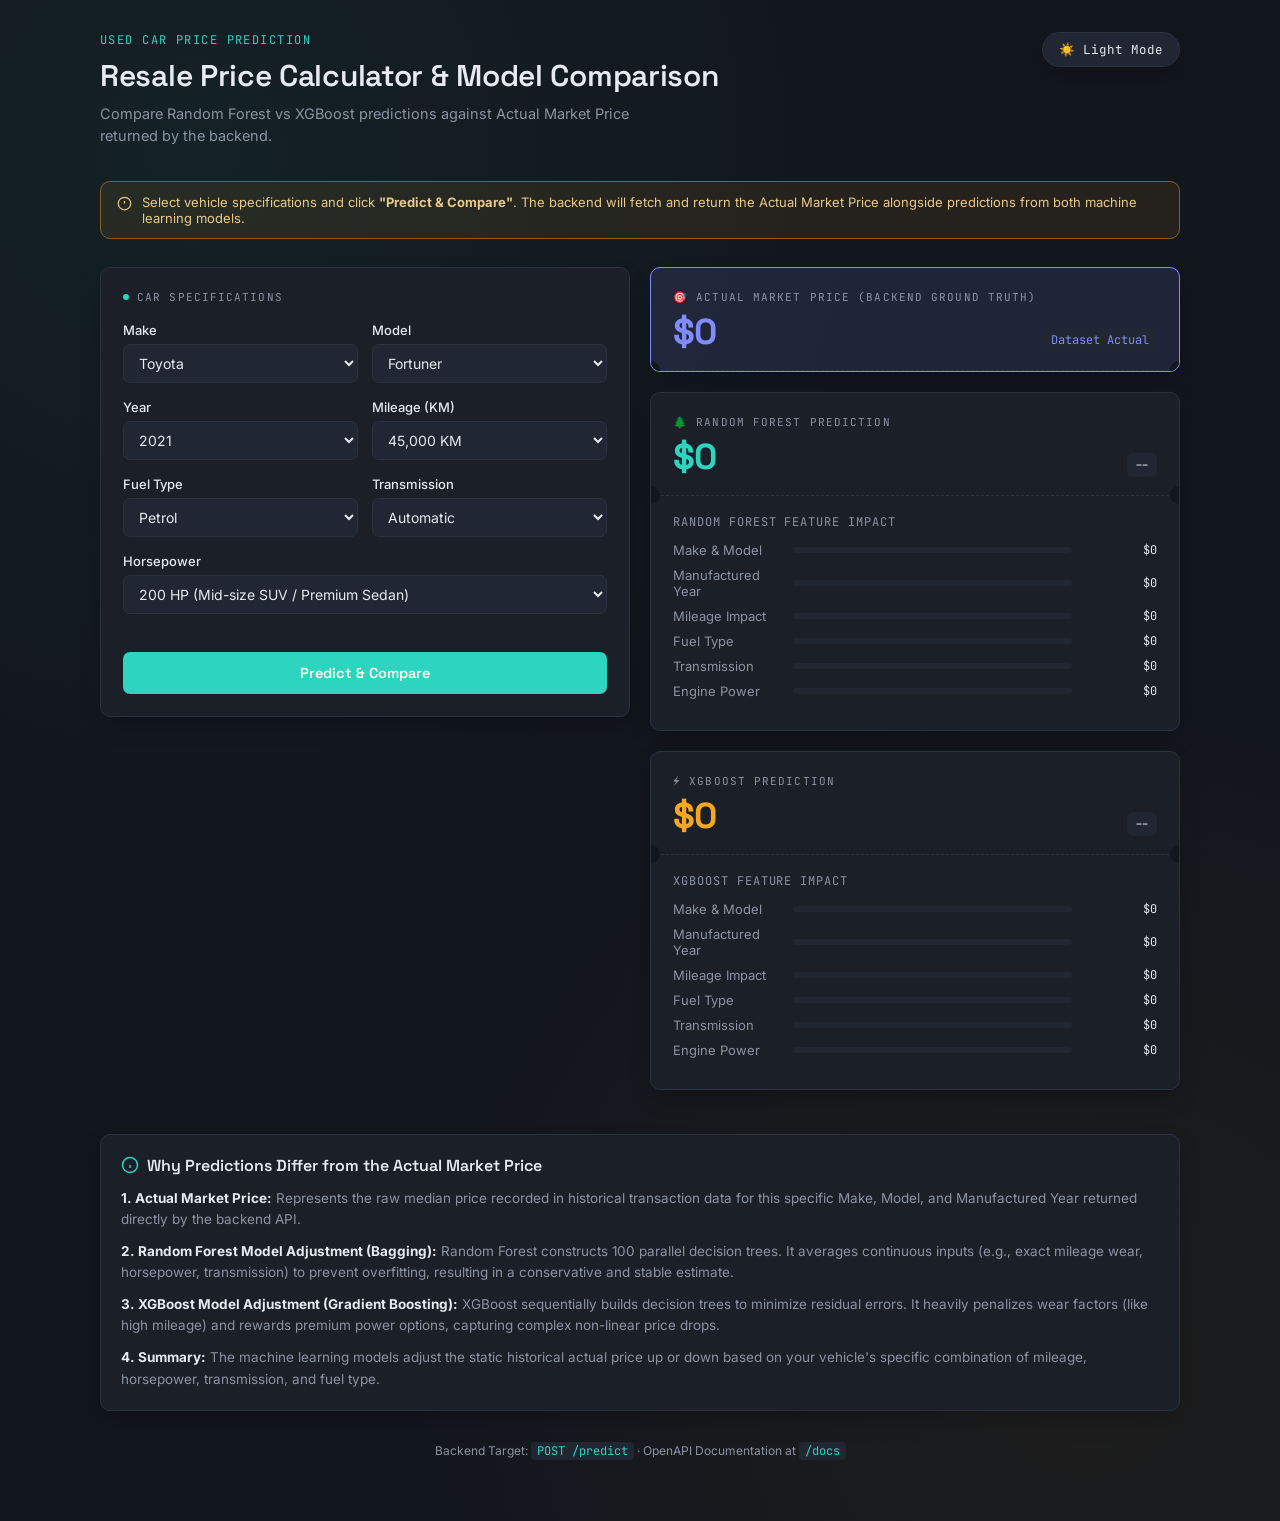
==== commit b123a73e: "Improve actual value." ====
--- a/app/static/index.html
+++ b/app/static/index.html
@@ -521,7 +521,8 @@
           <line x1="12" y1="8" x2="12" y2="12" />
           <line x1="12" y1="16" x2="12.01" y2="16" />
         </svg>
-        <div>Select vehicle specifications and click <strong>"Predict & Compare"</strong>. The backend will return the
+        <div>Select vehicle specifications and click <strong>"Predict & Compare"</strong>. The backend will fetch and
+          return the
           Actual Market Price alongside predictions from both machine learning models.</div>
       </div>
     </header>
@@ -542,9 +543,7 @@
                 <option value="Kia">Kia</option>
                 <option value="Tata">Tata</option>
                 <option value="Renault">Renault</option>
-                <option value="BMW">BMW</option>
-                <option value="Honda">Honda</option>
-                <option value="Ford">Ford</option>
+                <option value="Prazo">Prazo</option>
               </select>
             </div>
             <div>
@@ -621,7 +620,7 @@
           </select>
         </div>
 
-        <button type="button" class="predict-btn" id="predictBtn" style="color: #fff;">Predict & Compare</button>
+        <button type="button" class="predict-btn" id="predictBtn" style="color: #fffbeb;">Predict & Compare</button>
         <div class="status-banner" id="statusBanner" role="alert"></div>
       </form>
 
@@ -631,10 +630,10 @@
         <!-- Actual Market Price Ticket -->
         <div class="ticket actual-ticket" id="actualTicket">
           <div class="ticket-top">
-            <div class="price-label"><span>🎯 Actual Market Price (Dataset Ground Truth)</span></div>
+            <div class="price-label"><span>🎯 Actual Market Price (Backend Ground Truth)</span></div>
             <div class="price-header-row">
               <div class="price-value actual" id="actualPriceValue">$0</div>
-              <div class="variance-badge exact" id="actualBadge">Actual</div>
+              <div class="variance-badge exact" id="actualBadge">Dataset Actual</div>
             </div>
           </div>
         </div>
@@ -683,9 +682,8 @@
         Why Predictions Differ from the Actual Market Price
       </div>
       <div class="explanation-content">
-        <p><strong>1. Actual Market Price:</strong>
-          Represents the raw median price recorded in historical transaction data for this Make, Model, and Manufactured
-          Year. It acts as an unadjusted baseline reference.</p>
+        <p><strong>1. Actual Market Price:</strong> Represents the raw median price recorded in historical transaction
+          data for this specific Make, Model, and Manufactured Year returned directly by the backend API.</p>
         <p><strong>2. Random Forest Model Adjustment (Bagging):</strong> Random Forest constructs 100 parallel decision
           trees. It averages continuous inputs (e.g., exact mileage wear, horsepower, transmission) to prevent
           overfitting, resulting in a conservative and stable estimate.</p>
@@ -739,29 +737,25 @@
     ].filter(Boolean);
 
     const BRAND_MODELS = {
-      Toyota: ["Fortuner", "Hilux", "Camry"],
-      Hyundai: ["Creta", "i20", "Elantra"],
+      Toyota: ["Fortuner", "Hilux"],
+      Hyundai: ["Creta", "i20"],
       Maruti: ["Dzire", "Ertiga", "Swift"],
       Mahindra: ["Scorpio", "Thar"],
       Kia: ["Seltos"],
-      Tata: ["Nexon", "Harrier"],
-      Renault: ["Duster", "Kwid"],
-      BMW: ["3 Series", "5 Series"],
-      Honda: ["Civic", "City"],
-      Ford: ["Focus", "Mustang"]
+      Tata: ["Yodha"],
+      Renault: ["Kags"],
+      Prazo: ["Plato"]
     };
 
     const HORSEPOWER_LOOKUP = {
-      Toyota: { Fortuner: 200, Hilux: 204, Camry: 203 },
-      Hyundai: { Creta: 113, i20: 100, Elantra: 147 },
+      Toyota: { Fortuner: 200, Hilux: 204 },
+      Hyundai: { Creta: 113, i20: 100 },
       Maruti: { Dzire: 100, Ertiga: 103, Swift: 100 },
       Mahindra: { Scorpio: 120, Thar: 130 },
       Kia: { Seltos: 115 },
-      Tata: { Nexon: 118, Harrier: 168 },
-      Renault: { Duster: 150, Kwid: 67 },
-      BMW: { "3 Series": 255, "5 Series": 335 },
-      Honda: { Civic: 158, City: 119 },
-      Ford: { Focus: 160, Mustang: 310 }
+      Tata: { Yodha: 140 },
+      Renault: { Kags: 150 },
+      Prazo: { Plato: 180 }
     };
 
     function formatUSD(n) {
@@ -813,10 +807,10 @@
         const row = document.createElement("div");
         row.className = "contrib-row";
         row.innerHTML = `
-        <div class="contrib-name">${c.name}</div>
-        <div class="contrib-bar-track"><div class="contrib-bar ${cls}" style="width:${pct}%"></div></div>
-        <div class="contrib-val">${valDisplay}</div>
-      `;
+          <div class="contrib-name">${c.name}</div>
+          <div class="contrib-bar-track"><div class="contrib-bar ${cls}" style="width:${pct}%"></div></div>
+          <div class="contrib-val">${valDisplay}</div>
+        `;
         list.appendChild(row);
       });
     }
@@ -899,7 +893,7 @@
 
         const rfPrice = rfData.predicted_price ?? rfData.prediction;
         const xgbPrice = xgbData.predicted_price ?? xgbData.prediction;
-        const actualBenchmarkPrice = rfData.actual_benchmark ?? xgbData.actual_benchmark ?? 8000;
+        const actualBenchmarkPrice = rfData.actual_benchmark ?? xgbData.actual_benchmark;
 
         el("actualPriceValue").textContent = formatUSD(actualBenchmarkPrice);
         el("rfPriceValue").textContent = formatUSD(rfPrice);
@@ -945,11 +939,11 @@
         const banner = el("comparisonBanner");
         banner.style.display = "block";
         banner.innerHTML = `
-        <div>${accuracySummary}</div>
-        <div class="metric-line">
-          Model Gap: Random Forest and XGBoost predictions differ by <strong>${formatUSD(diffBetweenModels)}</strong> on this valuation.
-        </div>
-      `;
+          <div>${accuracySummary}</div>
+          <div class="metric-line">
+            Model Gap: Random Forest and XGBoost predictions differ by <strong>${formatUSD(diffBetweenModels)}</strong> on this valuation.
+          </div>
+        `;
 
       } catch (err) {
         console.warn("Prediction error:", err);
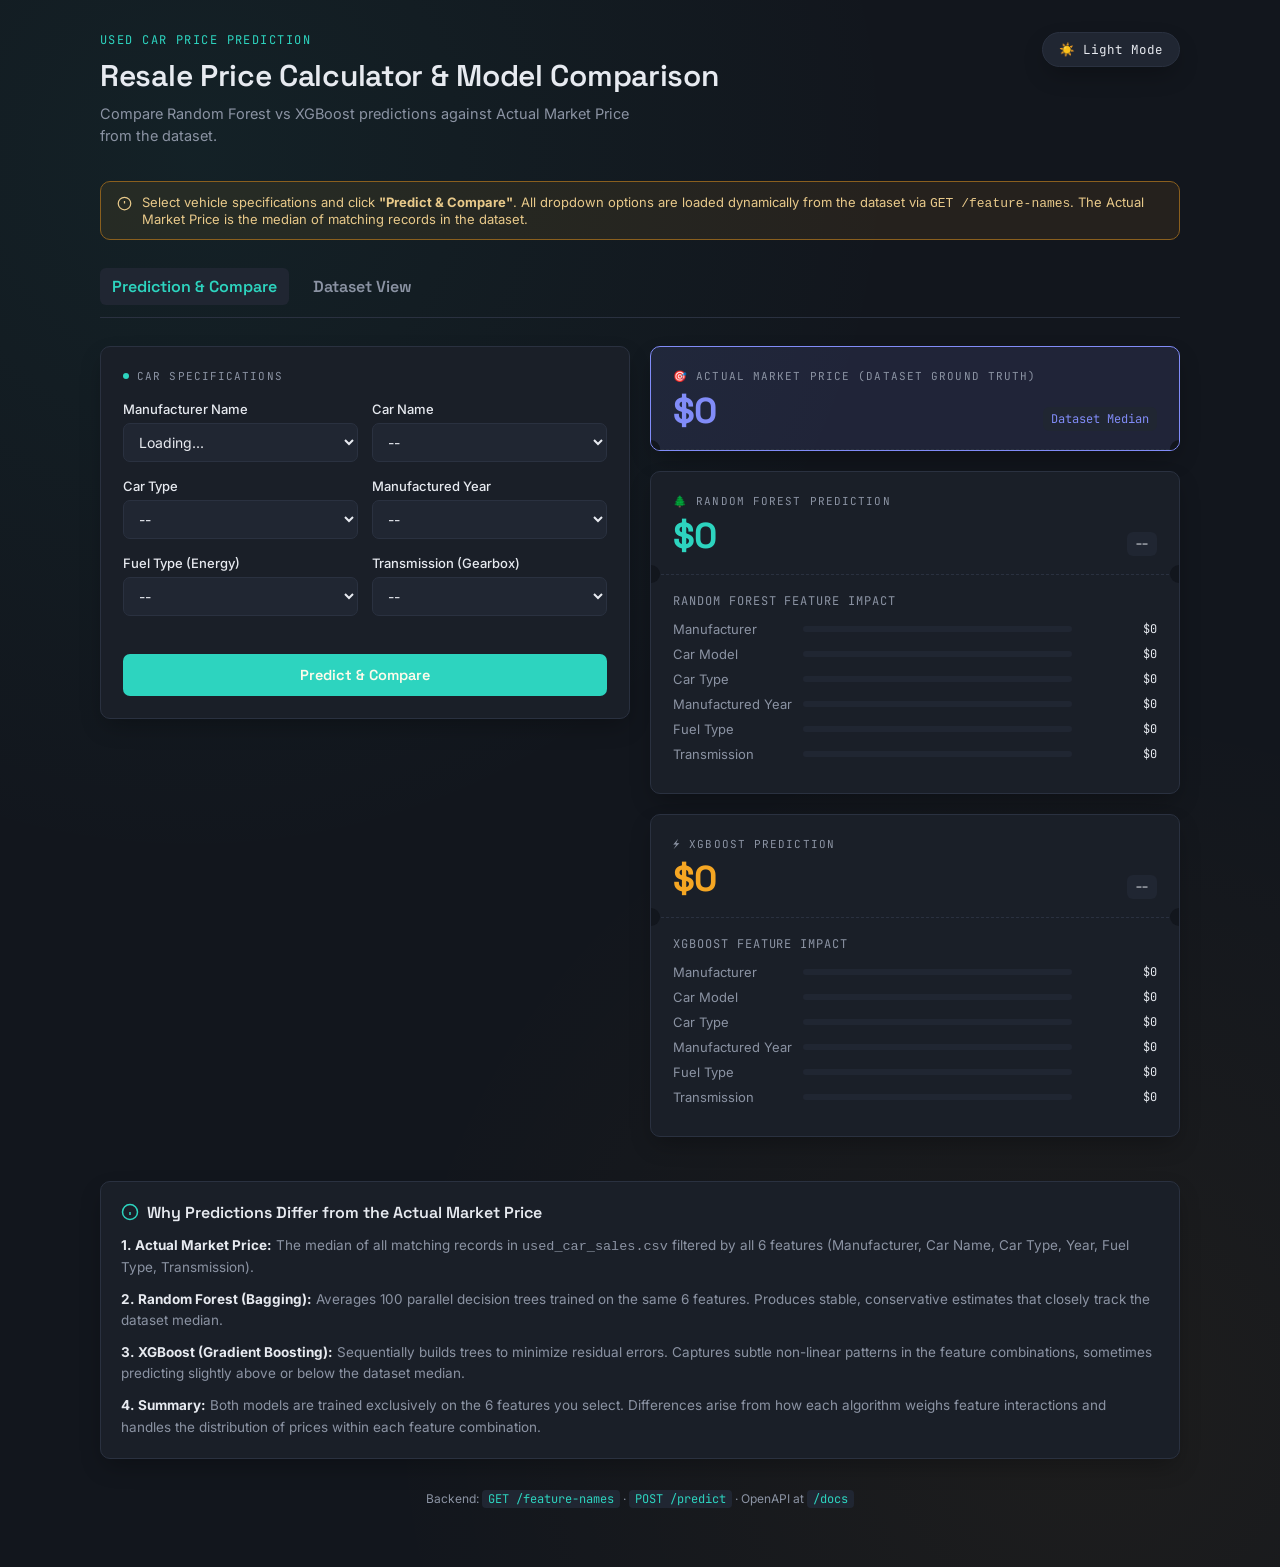
==== commit 0b7cfaf9: "Improve code for the correct and feedback." ====
--- a/app/static/index.html
+++ b/app/static/index.html
@@ -386,7 +386,7 @@
     }
 
     .contrib-name {
-      width: 110px;
+      width: 120px;
       color: var(--text-dim);
       flex-shrink: 0;
     }
@@ -500,6 +500,72 @@
       border-radius: 4px;
       color: var(--teal);
     }
+
+    .loading-spinner {
+      display: inline-block;
+      width: 14px;
+      height: 14px;
+      border: 2px solid var(--border);
+      border-top: 2px solid var(--teal);
+      border-radius: 50%;
+      animation: spin 0.8s linear infinite;
+      margin-right: 6px;
+      vertical-align: middle;
+    }
+
+    @keyframes spin {
+      to { transform: rotate(360deg); }
+    }
+
+    .tabs {
+      display: flex;
+      gap: 12px;
+      margin-bottom: 24px;
+      border-bottom: 1px solid var(--border);
+      padding-bottom: 12px;
+    }
+    .tab-btn {
+      background: transparent;
+      border: none;
+      color: var(--text-dim);
+      font-family: 'Space Grotesk', sans-serif;
+      font-size: 16px;
+      font-weight: 600;
+      cursor: pointer;
+      padding: 8px 12px;
+      border-radius: 6px;
+      transition: all 0.2s;
+    }
+    .tab-btn.active {
+      color: var(--teal);
+      background: var(--surface-raised);
+    }
+    .tab-btn:hover:not(.active) {
+      color: var(--text);
+    }
+    .tab-content {
+      display: none;
+    }
+    .tab-content.active {
+      display: block;
+    }
+    .data-table {
+      width: 100%;
+      border-collapse: collapse;
+      font-size: 13px;
+      text-align: left;
+    }
+    .data-table th, .data-table td {
+      padding: 12px 10px;
+      border-bottom: 1px solid var(--border);
+    }
+    .data-table th {
+      color: var(--text-dim);
+      font-weight: 600;
+      text-transform: uppercase;
+      font-size: 11px;
+      letter-spacing: 0.05em;
+    }
   </style>
 </head>
 
@@ -509,7 +575,7 @@
       <div class="header-content">
         <div class="eyebrow">Used Car Price Prediction</div>
         <h1>Resale Price Calculator & Model Comparison</h1>
-        <p>Compare Random Forest vs XGBoost predictions against Actual Market Price returned by the backend.</p>
+        <p>Compare Random Forest vs XGBoost predictions against Actual Market Price from the dataset.</p>
       </div>
       <button class="theme-toggle-btn" id="themeToggleBtn" onclick="toggleTheme()">
         <span id="themeIcon">☀️</span> <span id="themeLabel">Light Mode</span>
@@ -521,105 +587,64 @@
           <line x1="12" y1="8" x2="12" y2="12" />
           <line x1="12" y1="16" x2="12.01" y2="16" />
         </svg>
-        <div>Select vehicle specifications and click <strong>"Predict & Compare"</strong>. The backend will fetch and
-          return the
-          Actual Market Price alongside predictions from both machine learning models.</div>
+        <div>Select vehicle specifications and click <strong>"Predict & Compare"</strong>. All dropdown options are
+          loaded dynamically from the dataset via <code>GET /feature-names</code>. The Actual Market Price is the
+          median of matching records in the dataset.</div>
       </div>
     </header>
 
-    <div class="grid">
+    <div class="tabs">
+      <button class="tab-btn active" onclick="switchTab('prediction')" id="btn-prediction">Prediction & Compare</button>
+      <button class="tab-btn" onclick="switchTab('dataset')" id="btn-dataset">Dataset View</button>
+    </div>
+
+    <div id="predictionTab" class="tab-content active">
+      <div class="grid">
       <form class="panel" id="predictionForm" onsubmit="event.preventDefault();">
         <div class="panel-label"><span class="dot"></span>Car Specifications</div>
 
+        <!-- Row 1: Make + Model -->
         <div class="field">
           <div class="row-2">
             <div>
-              <label for="make">Make</label>
-              <select id="make">
-                <option value="Toyota">Toyota</option>
-                <option value="Hyundai">Hyundai</option>
-                <option value="Maruti">Maruti</option>
-                <option value="Mahindra">Mahindra</option>
-                <option value="Kia">Kia</option>
-                <option value="Tata">Tata</option>
-                <option value="Renault">Renault</option>
-                <option value="Prazo">Prazo</option>
-              </select>
+              <label for="make">Manufacturer Name</label>
+              <select id="make"><option value="">Loading...</option></select>
             </div>
             <div>
-              <label for="model">Model</label>
-              <select id="model"></select>
+              <label for="model">Car Name</label>
+              <select id="model"><option value="">--</option></select>
             </div>
           </div>
         </div>
 
+        <!-- Row 2: Car Type + Year -->
         <div class="field">
           <div class="row-2">
             <div>
-              <label for="year">Year</label>
-              <select id="year">
-                <option value="2024">2024</option>
-                <option value="2023">2023</option>
-                <option value="2022">2022</option>
-                <option value="2021" selected>2021</option>
-                <option value="2020">2020</option>
-                <option value="2019">2019</option>
-                <option value="2018">2018</option>
-                <option value="2017">2017</option>
-                <option value="2016">2016</option>
-                <option value="2015">2015</option>
-              </select>
+              <label for="carType">Car Type</label>
+              <select id="carType"><option value="">--</option></select>
             </div>
             <div>
-              <label for="mileage">Mileage (KM)</label>
-              <select id="mileage">
-                <option value="10000">10,000 KM</option>
-                <option value="30000">30,000 KM</option>
-                <option value="45000" selected>45,000 KM</option>
-                <option value="60000">60,000 KM</option>
-                <option value="80000">80,000 KM</option>
-                <option value="100000">100,000 KM</option>
-                <option value="150000">150,000 KM</option>
-                <option value="200000">200,000+ KM</option>
-              </select>
+              <label for="year">Manufactured Year</label>
+              <select id="year"><option value="">--</option></select>
             </div>
           </div>
         </div>
 
+        <!-- Row 3: Fuel Type + Transmission -->
         <div class="field">
           <div class="row-2">
             <div>
-              <label for="fuel">Fuel Type</label>
-              <select id="fuel">
-                <option value="Petrol" selected>Petrol</option>
-                <option value="Diesel">Diesel</option>
-                <option value="Hybrid">Hybrid</option>
-                <option value="Electric">Electric</option>
-              </select>
+              <label for="fuel">Fuel Type (Energy)</label>
+              <select id="fuel"><option value="">--</option></select>
             </div>
             <div>
-              <label for="transmission">Transmission</label>
-              <select id="transmission">
-                <option value="Automatic" selected>Automatic</option>
-                <option value="Manual">Manual</option>
-              </select>
+              <label for="transmission">Transmission (Gearbox)</label>
+              <select id="transmission"><option value="">--</option></select>
             </div>
           </div>
         </div>
 
-        <div class="field">
-          <label for="horsepower">Horsepower</label>
-          <select id="horsepower">
-            <option value="100">100 HP (Compact / Economy)</option>
-            <option value="150" selected>150 HP (Standard Sedan / SUV)</option>
-            <option value="200">200 HP (Mid-size SUV / Premium Sedan)</option>
-            <option value="250">250 HP (V6 / Turbo Sedan)</option>
-            <option value="300">300 HP (Sports / Performance)</option>
-            <option value="350">350 HP (High Performance)</option>
-            <option value="400">400+ HP (Luxury / Supercar)</option>
-          </select>
-        </div>
-
         <button type="button" class="predict-btn" id="predictBtn" style="color: #fffbeb;">Predict & Compare</button>
         <div class="status-banner" id="statusBanner" role="alert"></div>
       </form>
@@ -630,10 +655,10 @@
         <!-- Actual Market Price Ticket -->
         <div class="ticket actual-ticket" id="actualTicket">
           <div class="ticket-top">
-            <div class="price-label"><span>🎯 Actual Market Price (Backend Ground Truth)</span></div>
+            <div class="price-label"><span>🎯 Actual Market Price (Dataset Ground Truth)</span></div>
             <div class="price-header-row">
               <div class="price-value actual" id="actualPriceValue">$0</div>
-              <div class="variance-badge exact" id="actualBadge">Dataset Actual</div>
+              <div class="variance-badge exact" id="actualBadge">Dataset Median</div>
             </div>
           </div>
         </div>
@@ -667,11 +692,10 @@
             <div id="xgbContribList"></div>
           </div>
         </div>
-
       </div>
     </div>
 
-    <!-- Explanatory Section for Price Discrepancies -->
+    <!-- Explanation Card -->
     <div class="explanation-card">
       <div class="explanation-title">
         <svg width="18" height="18" viewBox="0 0 24 24" fill="none" stroke="var(--teal)" stroke-width="2">
@@ -682,28 +706,67 @@
         Why Predictions Differ from the Actual Market Price
       </div>
       <div class="explanation-content">
-        <p><strong>1. Actual Market Price:</strong> Represents the raw median price recorded in historical transaction
-          data for this specific Make, Model, and Manufactured Year returned directly by the backend API.</p>
-        <p><strong>2. Random Forest Model Adjustment (Bagging):</strong> Random Forest constructs 100 parallel decision
-          trees. It averages continuous inputs (e.g., exact mileage wear, horsepower, transmission) to prevent
-          overfitting, resulting in a conservative and stable estimate.</p>
-        <p><strong>3. XGBoost Model Adjustment (Gradient Boosting):</strong> XGBoost sequentially builds decision trees
-          to minimize residual errors. It heavily penalizes wear factors (like high mileage) and rewards premium power
-          options, capturing complex non-linear price drops.</p>
-        <p><strong>4. Summary:</strong> The machine learning models adjust the static historical actual price up or down
-          based on your vehicle's specific combination of mileage, horsepower, transmission, and fuel type.</p>
+        <p><strong>1. Actual Market Price:</strong> The median of all matching records in
+          <code>used_car_sales.csv</code> filtered by all 6 features (Manufacturer, Car Name, Car Type, Year,
+          Fuel Type, Transmission).</p>
+        <p><strong>2. Random Forest (Bagging):</strong> Averages 100 parallel decision trees trained on the same
+          6 features. Produces stable, conservative estimates that closely track the dataset median.</p>
+        <p><strong>3. XGBoost (Gradient Boosting):</strong> Sequentially builds trees to minimize residual errors.
+          Captures subtle non-linear patterns in the feature combinations, sometimes predicting slightly above
+          or below the dataset median.</p>
+        <p><strong>4. Summary:</strong> Both models are trained exclusively on the 6 features you select.
+          Differences arise from how each algorithm weighs feature interactions and handles the distribution of
+          prices within each feature combination.</p>
       </div>
     </div>
+    </div> <!-- Close predictionTab -->
+
+    <div id="datasetTab" class="tab-content">
+      <div class="panel">
+        <div class="panel-label"><span class="dot"></span>Dataset Head (First 5 rows)</div>
+        <p style="font-size: 13px; color: var(--text-dim); margin-top: 0; margin-bottom: 16px;">
+          These are the very first 5 rows directly from the <code>used_car_sales.csv</code> dataset. Total rows in dataset: <span id="totalMatchCount" style="color: var(--teal); font-weight: 600;">0</span>.
+        </p>
+        <div style="overflow-x: auto;">
+          <table class="data-table">
+            <thead>
+              <tr>
+                <th>Manufacturer Name</th>
+                <th>Car Name</th>
+                <th>Manufactured Year</th>
+                <th>Car Type</th>
+                <th>Fuel Type (Energy)</th>
+                <th>Transmission (Gearbox)</th>
+                <th style="color: var(--teal);">Price</th>
+              </tr>
+            </thead>
+            <tbody id="datasetTableBody">
+              <tr><td colspan="7" style="text-align: center; color: var(--text-dim);">Loading dataset...</td></tr>
+            </tbody>
+          </table>
+        </div>
+      </div>
+    </div>
 
     <div class="footnote">
-      Backend Target: <code>POST /predict</code> · OpenAPI Documentation at <code>/docs</code>
+      Backend: <code>GET /feature-names</code> · <code>POST /predict</code> · OpenAPI at <code>/docs</code>
     </div>
   </div>
 
   <script>
     const el = (id) => document.getElementById(id);
 
+    function switchTab(tabId) {
+      document.querySelectorAll('.tab-btn').forEach(btn => btn.classList.remove('active'));
+      document.querySelectorAll('.tab-content').forEach(tab => tab.classList.remove('active'));
+      
+      el('btn-' + tabId).classList.add('active');
+      el(tabId + 'Tab').classList.add('active');
+    }
+
+    // ---------------------------------------------------------------
     // Theme Management
+    // ---------------------------------------------------------------
     function initTheme() {
       const savedTheme = localStorage.getItem("theme") || "dark";
       document.documentElement.setAttribute("data-theme", savedTheme);
@@ -730,67 +793,100 @@
       }
     }
 
-    const API_ENDPOINTS = [
-      window.location.protocol.startsWith("http") ? `${window.location.origin}/predict` : null,
-      "http://127.0.0.1:8000/predict",
-      "http://localhost:8000/predict"
+    // ---------------------------------------------------------------
+    // API Endpoints
+    // ---------------------------------------------------------------
+    const BASE_URLS = [
+      window.location.protocol.startsWith("http") ? window.location.origin : null,
+      "http://127.0.0.1:8000",
+      "http://localhost:8000"
     ].filter(Boolean);
 
-    const BRAND_MODELS = {
-      Toyota: ["Fortuner", "Hilux"],
-      Hyundai: ["Creta", "i20"],
-      Maruti: ["Dzire", "Ertiga", "Swift"],
-      Mahindra: ["Scorpio", "Thar"],
-      Kia: ["Seltos"],
-      Tata: ["Yodha"],
-      Renault: ["Kags"],
-      Prazo: ["Plato"]
-    };
-
-    const HORSEPOWER_LOOKUP = {
-      Toyota: { Fortuner: 200, Hilux: 204 },
-      Hyundai: { Creta: 113, i20: 100 },
-      Maruti: { Dzire: 100, Ertiga: 103, Swift: 100 },
-      Mahindra: { Scorpio: 120, Thar: 130 },
-      Kia: { Seltos: 115 },
-      Tata: { Yodha: 140 },
-      Renault: { Kags: 150 },
-      Prazo: { Plato: 180 }
-    };
-
+    function apiUrl(path) {
+      return BASE_URLS.map(base => `${base}${path}`);
+    }
+
+    // ---------------------------------------------------------------
+    // Feature Names Data (loaded from API)
+    // ---------------------------------------------------------------
+    let featureData = null; // cached response from GET /feature-names
+
+    async function loadFeatureNames() {
+      const urls = apiUrl("/feature-names");
+      for (const url of urls) {
+        try {
+          const res = await fetch(url);
+          if (res.ok) {
+            featureData = await res.json();
+            populateManufacturers();
+            return;
+          }
+        } catch (e) {
+          // try next
+        }
+      }
+      console.error("Failed to load feature names from API.");
+    }
+
+    function populateManufacturers() {
+      const makeSelect = el("make");
+      makeSelect.innerHTML = "";
+      if (!featureData || !featureData.manufacturers) return;
+
+      featureData.manufacturers.forEach((mfr, idx) => {
+        const opt = document.createElement("option");
+        opt.value = mfr.name;
+        opt.textContent = mfr.name;
+        if (idx === 0) opt.selected = true;
+        makeSelect.appendChild(opt);
+      });
+
+      updateSubDropdowns();
+    }
+
+    function updateSubDropdowns() {
+      if (!featureData) return;
+
+      const selectedMake = el("make").value;
+      const mfr = featureData.manufacturers.find(m => m.name === selectedMake);
+      if (!mfr) return;
+
+      // Car Name
+      fillSelect("model", mfr.car_names);
+      // Car Type
+      fillSelect("carType", mfr.car_types);
+      // Year (already sorted descending from API)
+      fillSelect("year", mfr.years.map(String));
+      // Fuel Type
+      fillSelect("fuel", mfr.energy);
+      // Transmission
+      fillSelect("transmission", mfr.gearbox);
+    }
+
+    function fillSelect(id, values) {
+      const select = el(id);
+      const prevValue = select.value;
+      select.innerHTML = "";
+      values.forEach((val, idx) => {
+        const opt = document.createElement("option");
+        opt.value = val;
+        opt.textContent = val;
+        select.appendChild(opt);
+      });
+      // Try to keep previous selection if it exists in new options
+      if (values.includes(prevValue)) {
+        select.value = prevValue;
+      }
+    }
+
+    el("make").addEventListener("change", updateSubDropdowns);
+
+    // ---------------------------------------------------------------
+    // Utility
+    // ---------------------------------------------------------------
     function formatUSD(n) {
       return "$" + Math.round(n).toLocaleString("en-US");
     }
-
-    function updateModelDropdown() {
-      const make = el("make").value;
-      const modelSelect = el("model");
-      const availableModels = BRAND_MODELS[make] || ["Standard"];
-
-      modelSelect.innerHTML = "";
-      availableModels.forEach(mod => {
-        const opt = document.createElement("option");
-        opt.value = mod;
-        opt.textContent = mod;
-        modelSelect.appendChild(opt);
-      });
-
-      const newModel = availableModels[0];
-      const defaultHp = HORSEPOWER_LOOKUP[make]?.[newModel];
-      if (defaultHp) {
-        el("horsepower").value = defaultHp;
-      }
-    }
-
-    el("make").addEventListener("change", updateModelDropdown);
-    el("model").addEventListener("change", () => {
-      const make = el("make").value;
-      const model = el("model").value;
-      const defaultHp = HORSEPOWER_LOOKUP[make]?.[model];
-      if (defaultHp) {
-        el("horsepower").value = defaultHp;
-      }
-    });
 
     function renderContributions(items, listId) {
       const list = el(listId);
@@ -828,29 +924,26 @@
       banner.className = "status-banner";
     }
 
+    // ---------------------------------------------------------------
+    // Prediction
+    // ---------------------------------------------------------------
     function buildPayload(modelName) {
       return {
         make: el("make").value,
         model: el("model").value,
         year: parseInt(el("year").value, 10),
-        mileage: parseFloat(el("mileage").value) || 0,
+        car_type: el("carType").value,
         fuel_type: el("fuel").value,
         transmission: el("transmission").value,
-        horsepower: parseFloat(el("horsepower").value) || 0,
-        number_of_seats: 5,
-        number_of_doors: 4,
-        location: "Dubai",
-        car_type: "Sedan",
-        color: "White",
-        sale_status: "Used",
         model_name: modelName
       };
     }
 
     async function sendPredictionRequest(payload) {
       let lastError = null;
-
-      for (const url of API_ENDPOINTS) {
+      const urls = apiUrl("/predict");
+
+      for (const url of urls) {
         try {
           const response = await fetch(url, {
             method: "POST",
@@ -871,23 +964,68 @@
       throw lastError || new Error("Failed to reach prediction backend.");
     }
 
+    async function loadDatasetSamples() {
+      const urls = apiUrl("/dataset-head");
+      
+      let data = null;
+      for (const url of urls) {
+        try {
+          const res = await fetch(url);
+          if (res.ok) {
+            data = await res.json();
+            break;
+          }
+        } catch (e) {
+          // ignore
+        }
+      }
+
+      const tbody = el("datasetTableBody");
+      const matchCount = el("totalMatchCount");
+      
+      if (!data || !data.rows || data.rows.length === 0) {
+        tbody.innerHTML = '<tr><td colspan="7" style="text-align: center; color: var(--text-dim);">Failed to load dataset rows.</td></tr>';
+        matchCount.textContent = '0';
+        return;
+      }
+      
+      matchCount.textContent = data.total_matches;
+      tbody.innerHTML = '';
+      
+      data.rows.forEach(r => {
+        const tr = document.createElement('tr');
+        tr.innerHTML = `
+          <td>${r.manufacturer}</td>
+          <td>${r.car_name}</td>
+          <td>${r.year}</td>
+          <td>${r.car_type}</td>
+          <td>${r.fuel_type}</td>
+          <td>${r.transmission}</td>
+          <td style="color: var(--teal); font-weight: 600;">${formatUSD(r.price)}</td>
+        `;
+        tbody.appendChild(tr);
+      });
+    }
+
     async function handlePrediction() {
       const btn = el("predictBtn");
       const year = parseInt(el("year").value, 10);
 
-      if (isNaN(year) || year < 1990 || year > 2025) {
-        showStatus("Please enter a valid year.", true);
+      if (isNaN(year) || year < 2015 || year > 2024) {
+        showStatus("Please select a valid manufactured year (2015–2024).", true);
         return;
       }
 
       clearStatus();
       btn.disabled = true;
-      btn.textContent = "Calculating...";
+      btn.innerHTML = '<span class="loading-spinner"></span>Calculating...';
       el("comparisonBanner").style.display = "none";
 
       try {
+        const payloadRF = buildPayload("random_forest");
+
         const [rfData, xgbData] = await Promise.all([
-          sendPredictionRequest(buildPayload("random_forest")),
+          sendPredictionRequest(payloadRF),
           sendPredictionRequest(buildPayload("xgboost"))
         ]);
 
@@ -947,7 +1085,7 @@
 
       } catch (err) {
         console.warn("Prediction error:", err);
-        showStatus(`API Unavailable (${err.message}).`, true);
+        showStatus(`API Error: ${err.message}`, true);
       } finally {
         btn.disabled = false;
         btn.textContent = "Predict & Compare";
@@ -956,23 +1094,29 @@
 
     el("predictBtn").addEventListener("click", handlePrediction);
 
-    // Initialize Theme and Dropdowns
+    // ---------------------------------------------------------------
+    // Initialize
+    // ---------------------------------------------------------------
     initTheme();
-    updateModelDropdown();
-
-    // Initialize with zeroed state
+
+    // Load feature names from API on page load
+    loadFeatureNames();
+
+    // Load first 5 rows of the dataset
+    loadDatasetSamples();
+
+    // Initialize with zeroed contribution bars
     const INITIAL_CONTRIBUTIONS = [
-      { name: "Make & Model", value: 0 },
+      { name: "Manufacturer", value: 0 },
+      { name: "Car Model", value: 0 },
+      { name: "Car Type", value: 0 },
       { name: "Manufactured Year", value: 0 },
-      { name: "Mileage Impact", value: 0 },
       { name: "Fuel Type", value: 0 },
-      { name: "Transmission", value: 0 },
-      { name: "Engine Power", value: 0 }
+      { name: "Transmission", value: 0 }
     ];
     renderContributions(INITIAL_CONTRIBUTIONS, "rfContribList");
     renderContributions(INITIAL_CONTRIBUTIONS, "xgbContribList");
-
   </script>
 </body>
 
-</html>+</html>
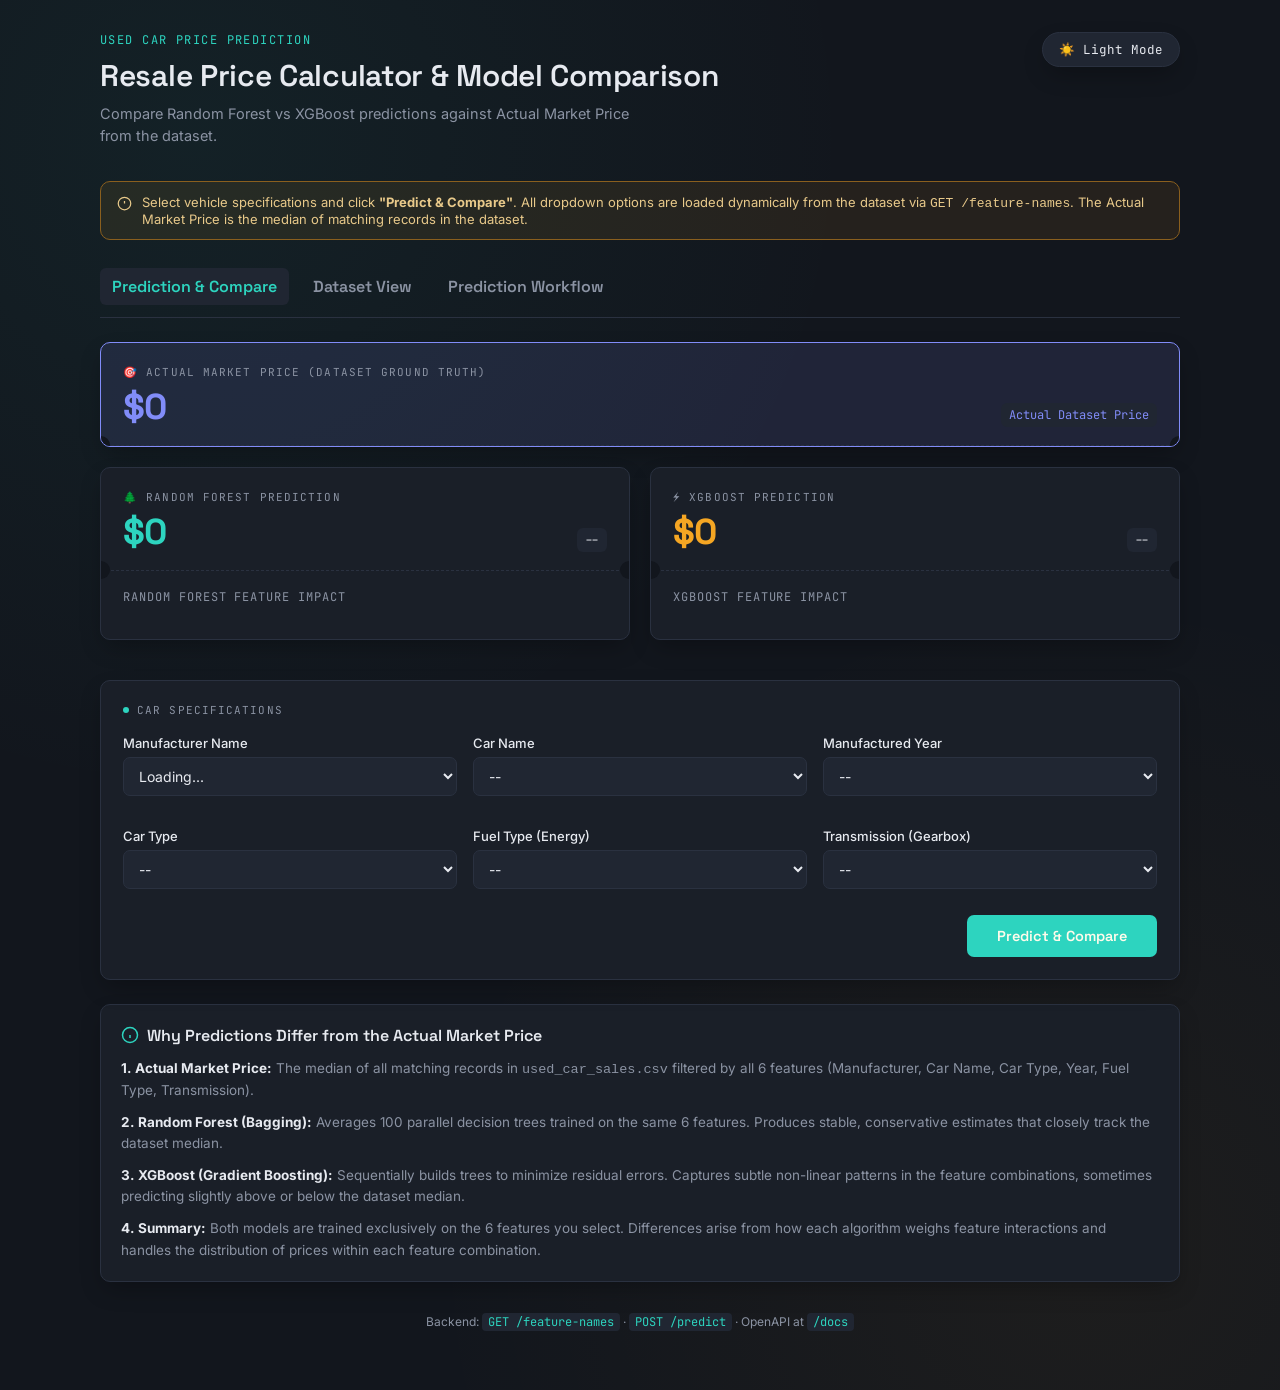
==== commit dae3d85d: "Add file html." ====
--- a/app/static/index.html
+++ b/app/static/index.html
@@ -9,564 +9,7 @@
   <link
     href="https://fonts.googleapis.com/css2?family=Space+Grotesk:wght@500;600;700&family=Inter:wght@400;500;600&family=JetBrains+Mono:wght@400;500;700&display=swap"
     rel="stylesheet">
-  <style>
-    :root {
-      --bg: #12161d;
-      --surface: #1a1f28;
-      --surface-raised: #202632;
-      --border: #2a3140;
-      --text: #e7eaf0;
-      --text-dim: #8b93a3;
-      --teal: #2dd4bf;
-      --amber: #f5a623;
-      --amber-dim: #8a5f1e;
-      --indigo: #818cf8;
-      --indigo-bg: rgba(129, 140, 248, 0.12);
-      --notice-bg: rgba(245, 166, 35, 0.08);
-      --notice-text: #e8c98a;
-      --radius: 10px;
-      --shadow: 0 10px 25px -5px rgba(0, 0, 0, 0.3);
-    }
-
-    [data-theme="light"] {
-      --bg: #f8fafc;
-      --surface: #ffffff;
-      --surface-raised: #f1f5f9;
-      --border: #cbd5e1;
-      --text: #0f172a;
-      --text-dim: #64748b;
-      --teal: #0d9488;
-      --amber: #d97706;
-      --amber-dim: #fef3c7;
-      --indigo: #4f46e5;
-      --indigo-bg: rgba(79, 70, 229, 0.08);
-      --notice-bg: #fffbeb;
-      --notice-text: #92400e;
-      --shadow: 0 10px 25px -5px rgba(0, 0, 0, 0.05);
-    }
-
-    * {
-      box-sizing: border-box;
-    }
-
-    body {
-      margin: 0;
-      background: var(--bg);
-      background-image:
-        radial-gradient(circle at 15% 10%, rgba(45, 212, 191, 0.06), transparent 40%),
-        radial-gradient(circle at 85% 90%, rgba(245, 166, 35, 0.05), transparent 40%);
-      color: var(--text);
-      font-family: 'Inter', sans-serif;
-      min-height: 100vh;
-      padding: 32px 20px 60px;
-      transition: background-color 0.3s ease, color 0.3s ease;
-    }
-
-    .wrap {
-      max-width: 1080px;
-      margin: 0 auto;
-    }
-
-    header {
-      margin-bottom: 28px;
-      display: flex;
-      justify-content: space-between;
-      align-items: flex-start;
-      gap: 16px;
-      flex-wrap: wrap;
-    }
-
-    .header-content {
-      flex: 1;
-      min-width: 280px;
-    }
-
-    .eyebrow {
-      font-family: 'JetBrains Mono', monospace;
-      font-size: 12px;
-      letter-spacing: 0.12em;
-      color: var(--teal);
-      text-transform: uppercase;
-      margin-bottom: 8px;
-    }
-
-    h1 {
-      font-family: 'Space Grotesk', sans-serif;
-      font-size: 30px;
-      font-weight: 600;
-      margin: 0 0 8px;
-      letter-spacing: -0.01em;
-    }
-
-    header p {
-      color: var(--text-dim);
-      font-size: 14.5px;
-      max-width: 560px;
-      line-height: 1.5;
-      margin: 0;
-    }
-
-    .theme-toggle-btn {
-      background: var(--surface-raised);
-      border: 1px solid var(--border);
-      color: var(--text);
-      padding: 8px 16px;
-      border-radius: 20px;
-      font-family: 'JetBrains Mono', monospace;
-      font-size: 12.5px;
-      cursor: pointer;
-      display: inline-flex;
-      align-items: center;
-      gap: 8px;
-      transition: all 0.2s ease;
-      box-shadow: var(--shadow);
-    }
-
-    .theme-toggle-btn:hover {
-      border-color: var(--teal);
-      transform: translateY(-1px);
-    }
-
-    .notice {
-      margin-top: 18px;
-      background: var(--notice-bg);
-      border: 1px solid var(--amber-dim);
-      border-radius: var(--radius);
-      padding: 12px 16px;
-      font-size: 13px;
-      color: var(--notice-text);
-      display: flex;
-      gap: 10px;
-      align-items: flex-start;
-      width: 100%;
-    }
-
-    .notice svg {
-      flex-shrink: 0;
-      margin-top: 2px;
-    }
-
-    .grid {
-      display: grid;
-      grid-template-columns: 1fr 1fr;
-      gap: 20px;
-      margin-top: 28px;
-      align-items: start;
-    }
-
-    @media (max-width: 900px) {
-      .grid {
-        grid-template-columns: 1fr;
-      }
-    }
-
-    .panel {
-      background: var(--surface);
-      border: 1px solid var(--border);
-      border-radius: var(--radius);
-      padding: 22px;
-      box-shadow: var(--shadow);
-    }
-
-    .panel-label {
-      font-family: 'JetBrains Mono', monospace;
-      font-size: 11px;
-      letter-spacing: 0.1em;
-      text-transform: uppercase;
-      color: var(--text-dim);
-      margin-bottom: 18px;
-      display: flex;
-      align-items: center;
-      gap: 8px;
-    }
-
-    .panel-label .dot {
-      width: 6px;
-      height: 6px;
-      border-radius: 50%;
-      background: var(--teal);
-    }
-
-    .field {
-      margin-bottom: 16px;
-    }
-
-    .field label {
-      display: block;
-      font-size: 13px;
-      font-weight: 500;
-      color: var(--text);
-      margin-bottom: 6px;
-    }
-
-    .row-2 {
-      display: grid;
-      grid-template-columns: 1fr 1fr;
-      gap: 14px;
-    }
-
-    select,
-    input[type="number"],
-    input[type="text"] {
-      width: 100%;
-      background: var(--surface-raised);
-      border: 1px solid var(--border);
-      color: var(--text);
-      border-radius: 7px;
-      padding: 9px 11px;
-      font-family: 'Inter', sans-serif;
-      font-size: 14px;
-      outline: none;
-      transition: border-color 0.15s ease, background-color 0.3s ease;
-    }
-
-    select:focus,
-    input[type="number"]:focus,
-    input[type="text"]:focus {
-      border-color: var(--teal);
-    }
-
-    button.predict-btn {
-      margin-top: 22px;
-      width: 100%;
-      background: var(--teal);
-      color: #0b1410;
-      border: none;
-      border-radius: 7px;
-      padding: 12px;
-      font-family: 'Space Grotesk', sans-serif;
-      font-weight: 600;
-      font-size: 14.5px;
-      cursor: pointer;
-      transition: filter 0.15s ease, transform 0.1s ease;
-    }
-
-    button.predict-btn:hover {
-      filter: brightness(1.08);
-    }
-
-    button.predict-btn:active {
-      transform: scale(0.995);
-    }
-
-    button.predict-btn:disabled {
-      opacity: 0.6;
-      cursor: not-allowed;
-    }
-
-    .status-banner {
-      font-size: 12px;
-      margin-top: 12px;
-      padding: 10px 12px;
-      border-radius: 6px;
-      display: none;
-      line-height: 1.4;
-    }
-
-    .status-banner.error {
-      display: block;
-      color: #f87171;
-      background: rgba(224, 90, 90, 0.12);
-      border: 1px solid rgba(224, 90, 90, 0.3);
-    }
-
-    .ticket {
-      position: relative;
-      background: var(--surface);
-      border: 1px solid var(--border);
-      border-radius: var(--radius);
-      overflow: hidden;
-      margin-bottom: 20px;
-      box-shadow: var(--shadow);
-    }
-
-    .ticket.actual-ticket {
-      border-color: var(--indigo);
-      background: var(--indigo-bg);
-    }
-
-    .ticket-top {
-      padding: 22px 22px 18px;
-      border-bottom: 1px dashed var(--border);
-      position: relative;
-    }
-
-    .ticket-top::before,
-    .ticket-top::after {
-      content: "";
-      position: absolute;
-      bottom: -9px;
-      width: 18px;
-      height: 18px;
-      background: var(--bg);
-      border-radius: 50%;
-      transition: background-color 0.3s ease;
-    }
-
-    .ticket-top::before {
-      left: -9px;
-    }
-
-    .ticket-top::after {
-      right: -9px;
-    }
-
-    .price-label {
-      font-family: 'JetBrains Mono', monospace;
-      font-size: 11px;
-      letter-spacing: 0.1em;
-      text-transform: uppercase;
-      color: var(--text-dim);
-      margin-bottom: 10px;
-      display: flex;
-      justify-content: space-between;
-      align-items: center;
-    }
-
-    .price-header-row {
-      display: flex;
-      justify-content: space-between;
-      align-items: baseline;
-      gap: 12px;
-    }
-
-    .price-value {
-      font-family: 'Space Grotesk', sans-serif;
-      font-size: 36px;
-      font-weight: 700;
-      color: var(--teal);
-      letter-spacing: -0.02em;
-      line-height: 1;
-    }
-
-    .price-value.actual {
-      color: var(--indigo);
-    }
-
-    .variance-badge {
-      font-family: 'JetBrains Mono', monospace;
-      font-size: 12px;
-      padding: 4px 8px;
-      border-radius: 6px;
-      background: var(--surface-raised);
-      display: inline-block;
-    }
-
-    .variance-badge.pos {
-      color: #f87171;
-    }
-
-    .variance-badge.neg {
-      color: var(--teal);
-    }
-
-    .variance-badge.exact {
-      color: var(--indigo);
-    }
-
-    .ticket-body {
-      padding: 18px 22px 22px;
-    }
-
-    .contrib-title {
-      font-size: 12px;
-      color: var(--text-dim);
-      text-transform: uppercase;
-      letter-spacing: 0.08em;
-      margin-bottom: 12px;
-      font-family: 'JetBrains Mono', monospace;
-    }
-
-    .contrib-row {
-      display: flex;
-      align-items: center;
-      gap: 10px;
-      font-size: 13px;
-      margin-bottom: 9px;
-    }
-
-    .contrib-name {
-      width: 120px;
-      color: var(--text-dim);
-      flex-shrink: 0;
-    }
-
-    .contrib-bar-track {
-      flex: 1;
-      height: 6px;
-      background: var(--surface-raised);
-      border-radius: 3px;
-      overflow: hidden;
-    }
-
-    .contrib-bar {
-      height: 100%;
-      border-radius: 3px;
-      transition: width 0.4s ease;
-    }
-
-    .contrib-bar.pos {
-      background: var(--teal);
-    }
-
-    .contrib-bar.neg {
-      background: #e05a5a;
-    }
-
-    .contrib-bar.neutral {
-      background: var(--border);
-    }
-
-    .contrib-val {
-      font-family: 'JetBrains Mono', monospace;
-      font-size: 12px;
-      width: 75px;
-      text-align: right;
-      flex-shrink: 0;
-    }
-
-    .comparison-banner {
-      background: var(--surface);
-      border: 1px solid var(--border);
-      border-radius: var(--radius);
-      padding: 16px;
-      margin-bottom: 20px;
-      display: none;
-      text-align: left;
-      font-family: 'Inter', sans-serif;
-      font-size: 14px;
-      line-height: 1.5;
-      box-shadow: var(--shadow);
-    }
-
-    .comparison-banner .metric-line {
-      margin-top: 6px;
-      font-size: 13px;
-      color: var(--text-dim);
-    }
-
-    .explanation-card {
-      background: var(--surface);
-      border: 1px solid var(--border);
-      border-radius: var(--radius);
-      padding: 20px;
-      margin-top: 24px;
-      box-shadow: var(--shadow);
-    }
-
-    .explanation-title {
-      font-family: 'Space Grotesk', sans-serif;
-      font-size: 16px;
-      font-weight: 600;
-      margin-bottom: 12px;
-      display: flex;
-      align-items: center;
-      gap: 8px;
-      color: var(--text);
-    }
-
-    .explanation-content p {
-      font-size: 13.5px;
-      color: var(--text-dim);
-      line-height: 1.6;
-      margin: 0 0 10px;
-    }
-
-    .explanation-content p:last-child {
-      margin-bottom: 0;
-    }
-
-    .explanation-content strong {
-      color: var(--text);
-    }
-
-    .explanation-content em {
-      color: var(--teal);
-      font-style: normal;
-    }
-
-    .footnote {
-      margin-top: 30px;
-      font-size: 12px;
-      color: var(--text-dim);
-      text-align: center;
-      line-height: 1.6;
-    }
-
-    .footnote code {
-      font-family: 'JetBrains Mono', monospace;
-      background: var(--surface-raised);
-      padding: 1px 6px;
-      border-radius: 4px;
-      color: var(--teal);
-    }
-
-    .loading-spinner {
-      display: inline-block;
-      width: 14px;
-      height: 14px;
-      border: 2px solid var(--border);
-      border-top: 2px solid var(--teal);
-      border-radius: 50%;
-      animation: spin 0.8s linear infinite;
-      margin-right: 6px;
-      vertical-align: middle;
-    }
-
-    @keyframes spin {
-      to { transform: rotate(360deg); }
-    }
-
-    .tabs {
-      display: flex;
-      gap: 12px;
-      margin-bottom: 24px;
-      border-bottom: 1px solid var(--border);
-      padding-bottom: 12px;
-    }
-    .tab-btn {
-      background: transparent;
-      border: none;
-      color: var(--text-dim);
-      font-family: 'Space Grotesk', sans-serif;
-      font-size: 16px;
-      font-weight: 600;
-      cursor: pointer;
-      padding: 8px 12px;
-      border-radius: 6px;
-      transition: all 0.2s;
-    }
-    .tab-btn.active {
-      color: var(--teal);
-      background: var(--surface-raised);
-    }
-    .tab-btn:hover:not(.active) {
-      color: var(--text);
-    }
-    .tab-content {
-      display: none;
-    }
-    .tab-content.active {
-      display: block;
-    }
-    .data-table {
-      width: 100%;
-      border-collapse: collapse;
-      font-size: 13px;
-      text-align: left;
-    }
-    .data-table th, .data-table td {
-      padding: 12px 10px;
-      border-bottom: 1px solid var(--border);
-    }
-    .data-table th {
-      color: var(--text-dim);
-      font-weight: 600;
-      text-transform: uppercase;
-      font-size: 11px;
-      letter-spacing: 0.05em;
-    }
-  </style>
+  <link rel="stylesheet" href="app.css">
 </head>
 
 <body>
@@ -594,529 +37,21 @@
     </header>
 
     <div class="tabs">
-      <button class="tab-btn active" onclick="switchTab('prediction')" id="btn-prediction">Prediction & Compare</button>
-      <button class="tab-btn" onclick="switchTab('dataset')" id="btn-dataset">Dataset View</button>
+      <button class="tab-btn active" onclick="loadTab('prediction')" id="btn-prediction">Prediction & Compare</button>
+      <button class="tab-btn" onclick="loadTab('dataset')" id="btn-dataset">Dataset View</button>
+      <button class="tab-btn" onclick="loadTab('workflow')" id="btn-workflow">Prediction Workflow</button>
     </div>
 
-    <div id="predictionTab" class="tab-content active">
-      <div class="grid">
-      <form class="panel" id="predictionForm" onsubmit="event.preventDefault();">
-        <div class="panel-label"><span class="dot"></span>Car Specifications</div>
-
-        <!-- Row 1: Make + Model -->
-        <div class="field">
-          <div class="row-2">
-            <div>
-              <label for="make">Manufacturer Name</label>
-              <select id="make"><option value="">Loading...</option></select>
-            </div>
-            <div>
-              <label for="model">Car Name</label>
-              <select id="model"><option value="">--</option></select>
-            </div>
-          </div>
-        </div>
-
-        <!-- Row 2: Car Type + Year -->
-        <div class="field">
-          <div class="row-2">
-            <div>
-              <label for="carType">Car Type</label>
-              <select id="carType"><option value="">--</option></select>
-            </div>
-            <div>
-              <label for="year">Manufactured Year</label>
-              <select id="year"><option value="">--</option></select>
-            </div>
-          </div>
-        </div>
-
-        <!-- Row 3: Fuel Type + Transmission -->
-        <div class="field">
-          <div class="row-2">
-            <div>
-              <label for="fuel">Fuel Type (Energy)</label>
-              <select id="fuel"><option value="">--</option></select>
-            </div>
-            <div>
-              <label for="transmission">Transmission (Gearbox)</label>
-              <select id="transmission"><option value="">--</option></select>
-            </div>
-          </div>
-        </div>
-
-        <button type="button" class="predict-btn" id="predictBtn" style="color: #fffbeb;">Predict & Compare</button>
-        <div class="status-banner" id="statusBanner" role="alert"></div>
-      </form>
-
-      <div class="results-column">
-        <div class="comparison-banner" id="comparisonBanner"></div>
-
-        <!-- Actual Market Price Ticket -->
-        <div class="ticket actual-ticket" id="actualTicket">
-          <div class="ticket-top">
-            <div class="price-label"><span>🎯 Actual Market Price (Dataset Ground Truth)</span></div>
-            <div class="price-header-row">
-              <div class="price-value actual" id="actualPriceValue">$0</div>
-              <div class="variance-badge exact" id="actualBadge">Dataset Median</div>
-            </div>
-          </div>
-        </div>
-
-        <!-- Random Forest Ticket -->
-        <div class="ticket">
-          <div class="ticket-top">
-            <div class="price-label"><span>🌲 Random Forest Prediction</span></div>
-            <div class="price-header-row">
-              <div class="price-value" id="rfPriceValue">$0</div>
-              <div class="variance-badge" id="rfVarianceBadge">--</div>
-            </div>
-          </div>
-          <div class="ticket-body">
-            <div class="contrib-title">Random Forest Feature Impact</div>
-            <div id="rfContribList"></div>
-          </div>
-        </div>
-
-        <!-- XGBoost Ticket -->
-        <div class="ticket">
-          <div class="ticket-top">
-            <div class="price-label"><span>⚡ XGBoost Prediction</span></div>
-            <div class="price-header-row">
-              <div class="price-value" id="xgbPriceValue" style="color: var(--amber);">$0</div>
-              <div class="variance-badge" id="xgbVarianceBadge">--</div>
-            </div>
-          </div>
-          <div class="ticket-body">
-            <div class="contrib-title">XGBoost Feature Impact</div>
-            <div id="xgbContribList"></div>
-          </div>
-        </div>
-      </div>
-    </div>
-
-    <!-- Explanation Card -->
-    <div class="explanation-card">
-      <div class="explanation-title">
-        <svg width="18" height="18" viewBox="0 0 24 24" fill="none" stroke="var(--teal)" stroke-width="2">
-          <circle cx="12" cy="12" r="10" />
-          <line x1="12" y1="16" x2="12" y2="12" />
-          <line x1="12" y1="8" x2="12.01" y2="8" />
-        </svg>
-        Why Predictions Differ from the Actual Market Price
-      </div>
-      <div class="explanation-content">
-        <p><strong>1. Actual Market Price:</strong> The median of all matching records in
-          <code>used_car_sales.csv</code> filtered by all 6 features (Manufacturer, Car Name, Car Type, Year,
-          Fuel Type, Transmission).</p>
-        <p><strong>2. Random Forest (Bagging):</strong> Averages 100 parallel decision trees trained on the same
-          6 features. Produces stable, conservative estimates that closely track the dataset median.</p>
-        <p><strong>3. XGBoost (Gradient Boosting):</strong> Sequentially builds trees to minimize residual errors.
-          Captures subtle non-linear patterns in the feature combinations, sometimes predicting slightly above
-          or below the dataset median.</p>
-        <p><strong>4. Summary:</strong> Both models are trained exclusively on the 6 features you select.
-          Differences arise from how each algorithm weighs feature interactions and handles the distribution of
-          prices within each feature combination.</p>
-      </div>
-    </div>
-    </div> <!-- Close predictionTab -->
-
-    <div id="datasetTab" class="tab-content">
-      <div class="panel">
-        <div class="panel-label"><span class="dot"></span>Dataset Head (First 5 rows)</div>
-        <p style="font-size: 13px; color: var(--text-dim); margin-top: 0; margin-bottom: 16px;">
-          These are the very first 5 rows directly from the <code>used_car_sales.csv</code> dataset. Total rows in dataset: <span id="totalMatchCount" style="color: var(--teal); font-weight: 600;">0</span>.
-        </p>
-        <div style="overflow-x: auto;">
-          <table class="data-table">
-            <thead>
-              <tr>
-                <th>Manufacturer Name</th>
-                <th>Car Name</th>
-                <th>Manufactured Year</th>
-                <th>Car Type</th>
-                <th>Fuel Type (Energy)</th>
-                <th>Transmission (Gearbox)</th>
-                <th style="color: var(--teal);">Price</th>
-              </tr>
-            </thead>
-            <tbody id="datasetTableBody">
-              <tr><td colspan="7" style="text-align: center; color: var(--text-dim);">Loading dataset...</td></tr>
-            </tbody>
-          </table>
-        </div>
-      </div>
-    </div>
+    <div id="prediction-container" class="tab-container"></div>
+    <div id="dataset-container" class="tab-container" style="display: none;"></div>
+    <div id="workflow-container" class="tab-container" style="display: none;"></div>
 
     <div class="footnote">
       Backend: <code>GET /feature-names</code> · <code>POST /predict</code> · OpenAPI at <code>/docs</code>
     </div>
   </div>
 
-  <script>
-    const el = (id) => document.getElementById(id);
-
-    function switchTab(tabId) {
-      document.querySelectorAll('.tab-btn').forEach(btn => btn.classList.remove('active'));
-      document.querySelectorAll('.tab-content').forEach(tab => tab.classList.remove('active'));
-      
-      el('btn-' + tabId).classList.add('active');
-      el(tabId + 'Tab').classList.add('active');
-    }
-
-    // ---------------------------------------------------------------
-    // Theme Management
-    // ---------------------------------------------------------------
-    function initTheme() {
-      const savedTheme = localStorage.getItem("theme") || "dark";
-      document.documentElement.setAttribute("data-theme", savedTheme);
-      updateThemeButton(savedTheme);
-    }
-
-    function toggleTheme() {
-      const currentTheme = document.documentElement.getAttribute("data-theme") || "dark";
-      const newTheme = currentTheme === "dark" ? "light" : "dark";
-      document.documentElement.setAttribute("data-theme", newTheme);
-      localStorage.setItem("theme", newTheme);
-      updateThemeButton(newTheme);
-    }
-
-    function updateThemeButton(theme) {
-      const icon = el("themeIcon");
-      const label = el("themeLabel");
-      if (theme === "dark") {
-        icon.textContent = "☀️";
-        label.textContent = "Light Mode";
-      } else {
-        icon.textContent = "🌙";
-        label.textContent = "Dark Mode";
-      }
-    }
-
-    // ---------------------------------------------------------------
-    // API Endpoints
-    // ---------------------------------------------------------------
-    const BASE_URLS = [
-      window.location.protocol.startsWith("http") ? window.location.origin : null,
-      "http://127.0.0.1:8000",
-      "http://localhost:8000"
-    ].filter(Boolean);
-
-    function apiUrl(path) {
-      return BASE_URLS.map(base => `${base}${path}`);
-    }
-
-    // ---------------------------------------------------------------
-    // Feature Names Data (loaded from API)
-    // ---------------------------------------------------------------
-    let featureData = null; // cached response from GET /feature-names
-
-    async function loadFeatureNames() {
-      const urls = apiUrl("/feature-names");
-      for (const url of urls) {
-        try {
-          const res = await fetch(url);
-          if (res.ok) {
-            featureData = await res.json();
-            populateManufacturers();
-            return;
-          }
-        } catch (e) {
-          // try next
-        }
-      }
-      console.error("Failed to load feature names from API.");
-    }
-
-    function populateManufacturers() {
-      const makeSelect = el("make");
-      makeSelect.innerHTML = "";
-      if (!featureData || !featureData.manufacturers) return;
-
-      featureData.manufacturers.forEach((mfr, idx) => {
-        const opt = document.createElement("option");
-        opt.value = mfr.name;
-        opt.textContent = mfr.name;
-        if (idx === 0) opt.selected = true;
-        makeSelect.appendChild(opt);
-      });
-
-      updateSubDropdowns();
-    }
-
-    function updateSubDropdowns() {
-      if (!featureData) return;
-
-      const selectedMake = el("make").value;
-      const mfr = featureData.manufacturers.find(m => m.name === selectedMake);
-      if (!mfr) return;
-
-      // Car Name
-      fillSelect("model", mfr.car_names);
-      // Car Type
-      fillSelect("carType", mfr.car_types);
-      // Year (already sorted descending from API)
-      fillSelect("year", mfr.years.map(String));
-      // Fuel Type
-      fillSelect("fuel", mfr.energy);
-      // Transmission
-      fillSelect("transmission", mfr.gearbox);
-    }
-
-    function fillSelect(id, values) {
-      const select = el(id);
-      const prevValue = select.value;
-      select.innerHTML = "";
-      values.forEach((val, idx) => {
-        const opt = document.createElement("option");
-        opt.value = val;
-        opt.textContent = val;
-        select.appendChild(opt);
-      });
-      // Try to keep previous selection if it exists in new options
-      if (values.includes(prevValue)) {
-        select.value = prevValue;
-      }
-    }
-
-    el("make").addEventListener("change", updateSubDropdowns);
-
-    // ---------------------------------------------------------------
-    // Utility
-    // ---------------------------------------------------------------
-    function formatUSD(n) {
-      return "$" + Math.round(n).toLocaleString("en-US");
-    }
-
-    function renderContributions(items, listId) {
-      const list = el(listId);
-      list.innerHTML = "";
-
-      const maxAbs = Math.max(...items.map(c => Math.abs(c.value)), 1);
-
-      items.forEach(c => {
-        const isZero = c.value === 0;
-        const pct = isZero ? 0 : Math.min(100, (Math.abs(c.value) / maxAbs) * 100);
-        const cls = isZero ? "neutral" : (c.value > 0 ? "pos" : "neg");
-        const valDisplay = isZero ? "$0" : (c.value > 0 ? "+" + formatUSD(c.value) : "-" + formatUSD(Math.abs(c.value)));
-
-        const row = document.createElement("div");
-        row.className = "contrib-row";
-        row.innerHTML = `
-          <div class="contrib-name">${c.name}</div>
-          <div class="contrib-bar-track"><div class="contrib-bar ${cls}" style="width:${pct}%"></div></div>
-          <div class="contrib-val">${valDisplay}</div>
-        `;
-        list.appendChild(row);
-      });
-    }
-
-    function showStatus(message, isError = false) {
-      const banner = el("statusBanner");
-      banner.textContent = message;
-      banner.className = `status-banner ${isError ? "error" : "success"}`;
-      banner.style.display = "block";
-    }
-
-    function clearStatus() {
-      const banner = el("statusBanner");
-      banner.style.display = "none";
-      banner.className = "status-banner";
-    }
-
-    // ---------------------------------------------------------------
-    // Prediction
-    // ---------------------------------------------------------------
-    function buildPayload(modelName) {
-      return {
-        make: el("make").value,
-        model: el("model").value,
-        year: parseInt(el("year").value, 10),
-        car_type: el("carType").value,
-        fuel_type: el("fuel").value,
-        transmission: el("transmission").value,
-        model_name: modelName
-      };
-    }
-
-    async function sendPredictionRequest(payload) {
-      let lastError = null;
-      const urls = apiUrl("/predict");
-
-      for (const url of urls) {
-        try {
-          const response = await fetch(url, {
-            method: "POST",
-            headers: { "Content-Type": "application/json" },
-            body: JSON.stringify(payload)
-          });
-
-          if (!response.ok) {
-            const errData = await response.json().catch(() => ({}));
-            throw new Error(errData.detail || `Server returned ${response.status}`);
-          }
-
-          return await response.json();
-        } catch (err) {
-          lastError = err;
-        }
-      }
-      throw lastError || new Error("Failed to reach prediction backend.");
-    }
-
-    async function loadDatasetSamples() {
-      const urls = apiUrl("/dataset-head");
-      
-      let data = null;
-      for (const url of urls) {
-        try {
-          const res = await fetch(url);
-          if (res.ok) {
-            data = await res.json();
-            break;
-          }
-        } catch (e) {
-          // ignore
-        }
-      }
-
-      const tbody = el("datasetTableBody");
-      const matchCount = el("totalMatchCount");
-      
-      if (!data || !data.rows || data.rows.length === 0) {
-        tbody.innerHTML = '<tr><td colspan="7" style="text-align: center; color: var(--text-dim);">Failed to load dataset rows.</td></tr>';
-        matchCount.textContent = '0';
-        return;
-      }
-      
-      matchCount.textContent = data.total_matches;
-      tbody.innerHTML = '';
-      
-      data.rows.forEach(r => {
-        const tr = document.createElement('tr');
-        tr.innerHTML = `
-          <td>${r.manufacturer}</td>
-          <td>${r.car_name}</td>
-          <td>${r.year}</td>
-          <td>${r.car_type}</td>
-          <td>${r.fuel_type}</td>
-          <td>${r.transmission}</td>
-          <td style="color: var(--teal); font-weight: 600;">${formatUSD(r.price)}</td>
-        `;
-        tbody.appendChild(tr);
-      });
-    }
-
-    async function handlePrediction() {
-      const btn = el("predictBtn");
-      const year = parseInt(el("year").value, 10);
-
-      if (isNaN(year) || year < 2015 || year > 2024) {
-        showStatus("Please select a valid manufactured year (2015–2024).", true);
-        return;
-      }
-
-      clearStatus();
-      btn.disabled = true;
-      btn.innerHTML = '<span class="loading-spinner"></span>Calculating...';
-      el("comparisonBanner").style.display = "none";
-
-      try {
-        const payloadRF = buildPayload("random_forest");
-
-        const [rfData, xgbData] = await Promise.all([
-          sendPredictionRequest(payloadRF),
-          sendPredictionRequest(buildPayload("xgboost"))
-        ]);
-
-        const rfPrice = rfData.predicted_price ?? rfData.prediction;
-        const xgbPrice = xgbData.predicted_price ?? xgbData.prediction;
-        const actualBenchmarkPrice = rfData.actual_benchmark ?? xgbData.actual_benchmark;
-
-        el("actualPriceValue").textContent = formatUSD(actualBenchmarkPrice);
-        el("rfPriceValue").textContent = formatUSD(rfPrice);
-        el("xgbPriceValue").textContent = formatUSD(xgbPrice);
-
-        // Calculate Variances against Actual Dataset Price
-        const rfDiff = rfPrice - actualBenchmarkPrice;
-        const xgbDiff = xgbPrice - actualBenchmarkPrice;
-
-        const rfPct = ((rfDiff / actualBenchmarkPrice) * 100).toFixed(1);
-        const xgbPct = ((xgbDiff / actualBenchmarkPrice) * 100).toFixed(1);
-
-        // Render Variance Badges
-        el("rfVarianceBadge").textContent = `${rfDiff >= 0 ? '+' : ''}${formatUSD(rfDiff)} (${rfPct}%)`;
-        el("rfVarianceBadge").className = `variance-badge ${rfDiff >= 0 ? 'pos' : 'neg'}`;
-
-        el("xgbVarianceBadge").textContent = `${xgbDiff >= 0 ? '+' : ''}${formatUSD(xgbDiff)} (${xgbPct}%)`;
-        el("xgbVarianceBadge").className = `variance-badge ${xgbDiff >= 0 ? 'pos' : 'neg'}`;
-
-        if (Array.isArray(rfData.contributions) && rfData.contributions.length > 0) {
-          renderContributions(rfData.contributions, "rfContribList");
-        }
-        if (Array.isArray(xgbData.contributions) && xgbData.contributions.length > 0) {
-          renderContributions(xgbData.contributions, "xgbContribList");
-        }
-
-        // Detailed Accuracy & Model Comparison Banner
-        const rfErr = Math.abs(rfDiff);
-        const xgbErr = Math.abs(xgbDiff);
-        const diffBetweenModels = Math.abs(rfPrice - xgbPrice);
-
-        let accuracySummary = "";
-        if (rfErr < xgbErr) {
-          const delta = xgbErr - rfErr;
-          accuracySummary = `🏆 <strong>Random Forest</strong> is closer to the Actual Dataset Price (${formatUSD(actualBenchmarkPrice)}) by <strong>${formatUSD(delta)}</strong> (${Math.abs(rfPct)}% error vs ${Math.abs(xgbPct)}% error for XGBoost).`;
-        } else if (xgbErr < rfErr) {
-          const delta = rfErr - xgbErr;
-          accuracySummary = `🏆 <strong>XGBoost</strong> is closer to the Actual Dataset Price (${formatUSD(actualBenchmarkPrice)}) by <strong>${formatUSD(delta)}</strong> (${Math.abs(xgbPct)}% error vs ${Math.abs(rfPct)}% error for Random Forest).`;
-        } else {
-          accuracySummary = `🤝 Both models have identical precision relative to the Actual Dataset Price (${formatUSD(actualBenchmarkPrice)}).`;
-        }
-
-        const banner = el("comparisonBanner");
-        banner.style.display = "block";
-        banner.innerHTML = `
-          <div>${accuracySummary}</div>
-          <div class="metric-line">
-            Model Gap: Random Forest and XGBoost predictions differ by <strong>${formatUSD(diffBetweenModels)}</strong> on this valuation.
-          </div>
-        `;
-
-      } catch (err) {
-        console.warn("Prediction error:", err);
-        showStatus(`API Error: ${err.message}`, true);
-      } finally {
-        btn.disabled = false;
-        btn.textContent = "Predict & Compare";
-      }
-    }
-
-    el("predictBtn").addEventListener("click", handlePrediction);
-
-    // ---------------------------------------------------------------
-    // Initialize
-    // ---------------------------------------------------------------
-    initTheme();
-
-    // Load feature names from API on page load
-    loadFeatureNames();
-
-    // Load first 5 rows of the dataset
-    loadDatasetSamples();
-
-    // Initialize with zeroed contribution bars
-    const INITIAL_CONTRIBUTIONS = [
-      { name: "Manufacturer", value: 0 },
-      { name: "Car Model", value: 0 },
-      { name: "Car Type", value: 0 },
-      { name: "Manufactured Year", value: 0 },
-      { name: "Fuel Type", value: 0 },
-      { name: "Transmission", value: 0 }
-    ];
-    renderContributions(INITIAL_CONTRIBUTIONS, "rfContribList");
-    renderContributions(INITIAL_CONTRIBUTIONS, "xgbContribList");
-  </script>
+  <script src="app.js"></script>
 </body>
 
 </html>
--- a/app/static/app.css
+++ b/app/static/app.css
@@ -0,0 +1,1300 @@
+:root {
+
+  --red: #f87171;
+
+  --bg: #12161d;
+
+  --surface: #1a1f28;
+
+  --surface-raised: #202632;
+
+  --border: #2a3140;
+
+  --text: #e7eaf0;
+
+  --text-dim: #8b93a3;
+
+  --teal: #2dd4bf;
+
+  --amber: #f5a623;
+
+  --amber-dim: #8a5f1e;
+
+  --indigo: #818cf8;
+
+  --indigo-bg: rgba(129, 140, 248, 0.12);
+
+  --notice-bg: rgba(245, 166, 35, 0.08);
+
+  --notice-text: #e8c98a;
+
+  --radius: 10px;
+
+  --shadow: 0 10px 25px -5px rgba(0, 0, 0, 0.3);
+
+}
+
+
+
+[data-theme="light"] {
+
+  --red: #f87171;
+
+  --bg: #f8fafc;
+
+  --surface: #ffffff;
+
+  --surface-raised: #f1f5f9;
+
+  --border: #cbd5e1;
+
+  --text: #0f172a;
+
+  --text-dim: #64748b;
+
+  --teal: #0d9488;
+
+  --amber: #d97706;
+
+  --amber-dim: #fef3c7;
+
+  --indigo: #4f46e5;
+
+  --indigo-bg: rgba(79, 70, 229, 0.08);
+
+  --notice-bg: #fffbeb;
+
+  --notice-text: #92400e;
+
+  --shadow: 0 10px 25px -5px rgba(0, 0, 0, 0.05);
+
+}
+
+
+
+* {
+
+  box-sizing: border-box;
+
+}
+
+
+
+body {
+
+  margin: 0;
+
+  background: var(--bg);
+
+  background-image:
+
+    radial-gradient(circle at 15% 10%, rgba(45, 212, 191, 0.06), transparent 40%),
+
+    radial-gradient(circle at 85% 90%, rgba(245, 166, 35, 0.05), transparent 40%);
+
+  color: var(--text);
+
+  font-family: 'Inter', sans-serif;
+
+  min-height: 100vh;
+
+  padding: 32px 20px 60px;
+
+  transition: background-color 0.3s ease, color 0.3s ease;
+
+}
+
+
+
+.wrap {
+
+  max-width: 1080px;
+
+  margin: 0 auto;
+
+}
+
+
+
+header {
+
+  margin-bottom: 28px;
+
+  display: flex;
+
+  justify-content: space-between;
+
+  align-items: flex-start;
+
+  gap: 16px;
+
+  flex-wrap: wrap;
+
+}
+
+
+
+.header-content {
+
+  flex: 1;
+
+  min-width: 280px;
+
+}
+
+
+
+.eyebrow {
+
+  font-family: 'JetBrains Mono', monospace;
+
+  font-size: 12px;
+
+  letter-spacing: 0.12em;
+
+  color: var(--teal);
+
+  text-transform: uppercase;
+
+  margin-bottom: 8px;
+
+}
+
+
+
+h1 {
+
+  font-family: 'Space Grotesk', sans-serif;
+
+  font-size: 30px;
+
+  font-weight: 600;
+
+  margin: 0 0 8px;
+
+  letter-spacing: -0.01em;
+
+}
+
+
+
+header p {
+
+  color: var(--text-dim);
+
+  font-size: 14.5px;
+
+  max-width: 560px;
+
+  line-height: 1.5;
+
+  margin: 0;
+
+}
+
+
+
+.theme-toggle-btn {
+
+  background: var(--surface-raised);
+
+  border: 1px solid var(--border);
+
+  color: var(--text);
+
+  padding: 8px 16px;
+
+  border-radius: 20px;
+
+  font-family: 'JetBrains Mono', monospace;
+
+  font-size: 12.5px;
+
+  cursor: pointer;
+
+  display: inline-flex;
+
+  align-items: center;
+
+  gap: 8px;
+
+  transition: all 0.2s ease;
+
+  box-shadow: var(--shadow);
+
+}
+
+
+
+.theme-toggle-btn:hover {
+
+  border-color: var(--teal);
+
+  transform: translateY(-1px);
+
+}
+
+
+
+.notice {
+
+  margin-top: 18px;
+
+  background: var(--notice-bg);
+
+  border: 1px solid var(--amber-dim);
+
+  border-radius: var(--radius);
+
+  padding: 12px 16px;
+
+  font-size: 13px;
+
+  color: var(--notice-text);
+
+  display: flex;
+
+  gap: 10px;
+
+  align-items: flex-start;
+
+  width: 100%;
+
+}
+
+
+
+.notice svg {
+
+  flex-shrink: 0;
+
+  margin-top: 2px;
+
+}
+
+
+
+.grid {
+
+  display: grid;
+
+  grid-template-columns: 1fr 1fr;
+
+  gap: 20px;
+
+  margin-top: 28px;
+
+  align-items: start;
+
+}
+
+
+
+@media (max-width: 900px) {
+
+  .grid {
+
+    grid-template-columns: 1fr;
+
+  }
+
+}
+
+
+
+.panel {
+
+  background: var(--surface);
+
+  border: 1px solid var(--border);
+
+  border-radius: var(--radius);
+
+  padding: 22px;
+
+  box-shadow: var(--shadow);
+
+}
+
+
+
+.panel-label {
+
+  font-family: 'JetBrains Mono', monospace;
+
+  font-size: 11px;
+
+  letter-spacing: 0.1em;
+
+  text-transform: uppercase;
+
+  color: var(--text-dim);
+
+  margin-bottom: 18px;
+
+  display: flex;
+
+  align-items: center;
+
+  gap: 8px;
+
+}
+
+
+
+.panel-label .dot {
+
+  width: 6px;
+
+  height: 6px;
+
+  border-radius: 50%;
+
+  background: var(--teal);
+
+}
+
+
+
+.field {
+
+  margin-bottom: 16px;
+
+}
+
+
+
+.field label {
+
+  display: block;
+
+  font-size: 13px;
+
+  font-weight: 500;
+
+  color: var(--text);
+
+  margin-bottom: 6px;
+
+}
+
+
+
+.row-2 {
+
+  display: grid;
+
+  grid-template-columns: 1fr 1fr;
+
+  gap: 14px;
+
+}
+
+
+
+select,
+
+input[type="number"],
+
+input[type="text"] {
+
+  width: 100%;
+
+  background: var(--surface-raised);
+
+  border: 1px solid var(--border);
+
+  color: var(--text);
+
+  border-radius: 7px;
+
+  padding: 9px 11px;
+
+  font-family: 'Inter', sans-serif;
+
+  font-size: 14px;
+
+  outline: none;
+
+  transition: border-color 0.15s ease, background-color 0.3s ease;
+
+}
+
+
+
+select:focus,
+
+input[type="number"]:focus,
+
+input[type="text"]:focus {
+
+  border-color: var(--teal);
+
+}
+
+
+
+button.predict-btn {
+
+  margin-top: 22px;
+
+  width: 100%;
+
+  background: var(--teal);
+
+  color: #0b1410;
+
+  border: none;
+
+  border-radius: 7px;
+
+  padding: 12px;
+
+  font-family: 'Space Grotesk', sans-serif;
+
+  font-weight: 600;
+
+  font-size: 14.5px;
+
+  cursor: pointer;
+
+  transition: filter 0.15s ease, transform 0.1s ease;
+
+}
+
+
+
+button.predict-btn:hover {
+
+  filter: brightness(1.08);
+
+}
+
+
+
+button.predict-btn:active {
+
+  transform: scale(0.995);
+
+}
+
+
+
+button.predict-btn:disabled {
+
+  opacity: 0.6;
+
+  cursor: not-allowed;
+
+}
+
+
+
+.status-banner {
+
+  font-size: 12px;
+
+  margin-top: 12px;
+
+  padding: 10px 12px;
+
+  border-radius: 6px;
+
+  display: none;
+
+  line-height: 1.4;
+
+}
+
+
+
+.status-banner.error {
+
+  display: block;
+
+  color: #f87171;
+
+  background: rgba(224, 90, 90, 0.12);
+
+  border: 1px solid rgba(224, 90, 90, 0.3);
+
+}
+
+
+
+.ticket {
+
+  position: relative;
+
+  background: var(--surface);
+
+  border: 1px solid var(--border);
+
+  border-radius: var(--radius);
+
+  overflow: hidden;
+
+  margin-bottom: 20px;
+
+  box-shadow: var(--shadow);
+
+}
+
+
+
+.ticket.actual-ticket {
+
+  border-color: var(--indigo);
+
+  background: var(--indigo-bg);
+
+}
+
+
+
+.ticket-top {
+
+  padding: 22px 22px 18px;
+
+  border-bottom: 1px dashed var(--border);
+
+  position: relative;
+
+}
+
+
+
+.ticket-top::before,
+
+.ticket-top::after {
+
+  content: "";
+
+  position: absolute;
+
+  bottom: -9px;
+
+  width: 18px;
+
+  height: 18px;
+
+  background: var(--bg);
+
+  border-radius: 50%;
+
+  transition: background-color 0.3s ease;
+
+}
+
+
+
+.ticket-top::before {
+
+  left: -9px;
+
+}
+
+
+
+.ticket-top::after {
+
+  right: -9px;
+
+}
+
+
+
+.price-label {
+
+  font-family: 'JetBrains Mono', monospace;
+
+  font-size: 11px;
+
+  letter-spacing: 0.1em;
+
+  text-transform: uppercase;
+
+  color: var(--text-dim);
+
+  margin-bottom: 10px;
+
+  display: flex;
+
+  justify-content: space-between;
+
+  align-items: center;
+
+}
+
+
+
+.price-header-row {
+
+  display: flex;
+
+  justify-content: space-between;
+
+  align-items: baseline;
+
+  gap: 12px;
+
+}
+
+
+
+.price-value {
+
+  font-family: 'Space Grotesk', sans-serif;
+
+  font-size: 36px;
+
+  font-weight: 700;
+
+  color: var(--teal);
+
+  letter-spacing: -0.02em;
+
+  line-height: 1;
+
+}
+
+
+
+.price-value.actual {
+
+  color: var(--indigo);
+
+}
+
+
+
+.variance-badge {
+
+  font-family: 'JetBrains Mono', monospace;
+
+  font-size: 12px;
+
+  padding: 4px 8px;
+
+  border-radius: 6px;
+
+  background: var(--surface-raised);
+
+  display: inline-block;
+
+}
+
+
+
+.variance-badge.pos {
+  color: var(--teal);
+}
+
+
+
+.variance-badge.neg {
+  color: var(--red);
+}
+
+
+
+.variance-badge.exact {
+
+  color: var(--indigo);
+
+}
+
+
+
+.ticket-body {
+
+  padding: 18px 22px 22px;
+
+}
+
+
+
+.contrib-title {
+
+  font-size: 12px;
+
+  color: var(--text-dim);
+
+  text-transform: uppercase;
+
+  letter-spacing: 0.08em;
+
+  margin-bottom: 12px;
+
+  font-family: 'JetBrains Mono', monospace;
+
+}
+
+
+
+.contrib-row {
+
+  display: flex;
+
+  align-items: center;
+
+  gap: 10px;
+
+  font-size: 13px;
+
+  margin-bottom: 9px;
+
+}
+
+
+
+.contrib-name {
+
+  width: 120px;
+
+  color: var(--text-dim);
+
+  flex-shrink: 0;
+
+}
+
+
+
+.contrib-bar-track {
+
+  flex: 1;
+
+  height: 6px;
+
+  background: var(--surface-raised);
+
+  border-radius: 3px;
+
+  overflow: hidden;
+
+}
+
+
+
+.contrib-bar {
+
+  height: 100%;
+
+  border-radius: 3px;
+
+  transition: width 0.4s ease;
+
+}
+
+
+
+.contrib-bar.pos {
+
+  background: var(--teal);
+
+}
+
+
+
+.contrib-bar.neg {
+
+  background: #e05a5a;
+
+}
+
+
+
+.contrib-bar.neutral {
+
+  background: var(--border);
+
+}
+
+
+
+.contrib-val {
+
+  font-family: 'JetBrains Mono', monospace;
+
+  font-size: 12px;
+
+  width: 75px;
+
+  text-align: right;
+
+  flex-shrink: 0;
+
+}
+
+
+
+.comparison-banner {
+
+  background: var(--surface);
+
+  border: 1px solid var(--border);
+
+  border-radius: var(--radius);
+
+  padding: 16px;
+
+  margin-bottom: 20px;
+
+  display: none;
+
+  text-align: left;
+
+  font-family: 'Inter', sans-serif;
+
+  font-size: 14px;
+
+  line-height: 1.5;
+
+  box-shadow: var(--shadow);
+
+}
+
+
+
+.comparison-banner .metric-line {
+
+  margin-top: 6px;
+
+  font-size: 13px;
+
+  color: var(--text-dim);
+
+}
+
+
+
+.explanation-card {
+
+  background: var(--surface);
+
+  border: 1px solid var(--border);
+
+  border-radius: var(--radius);
+
+  padding: 20px;
+
+  margin-top: 24px;
+
+  box-shadow: var(--shadow);
+
+}
+
+
+
+.explanation-title {
+
+  font-family: 'Space Grotesk', sans-serif;
+
+  font-size: 16px;
+
+  font-weight: 600;
+
+  margin-bottom: 12px;
+
+  display: flex;
+
+  align-items: center;
+
+  gap: 8px;
+
+  color: var(--text);
+
+}
+
+
+
+.explanation-content p {
+
+  font-size: 13.5px;
+
+  color: var(--text-dim);
+
+  line-height: 1.6;
+
+  margin: 0 0 10px;
+
+}
+
+
+
+.explanation-content p:last-child {
+
+  margin-bottom: 0;
+
+}
+
+
+
+.explanation-content strong {
+
+  color: var(--text);
+
+}
+
+
+
+.explanation-content em {
+
+  color: var(--teal);
+
+  font-style: normal;
+
+}
+
+
+
+.footnote {
+
+  margin-top: 30px;
+
+  font-size: 12px;
+
+  color: var(--text-dim);
+
+  text-align: center;
+
+  line-height: 1.6;
+
+}
+
+
+
+.footnote code {
+
+  font-family: 'JetBrains Mono', monospace;
+
+  background: var(--surface-raised);
+
+  padding: 1px 6px;
+
+  border-radius: 4px;
+
+  color: var(--teal);
+
+}
+
+
+
+.loading-spinner {
+
+  display: inline-block;
+
+  width: 14px;
+
+  height: 14px;
+
+  border: 2px solid var(--border);
+
+  border-top: 2px solid var(--teal);
+
+  border-radius: 50%;
+
+  animation: spin 0.8s linear infinite;
+
+  margin-right: 6px;
+
+  vertical-align: middle;
+
+}
+
+
+
+@keyframes spin {
+
+  to {
+    transform: rotate(360deg);
+  }
+
+}
+
+
+
+.tabs {
+
+  display: flex;
+
+  gap: 12px;
+
+  margin-bottom: 24px;
+
+  border-bottom: 1px solid var(--border);
+
+  padding-bottom: 12px;
+
+}
+
+.tab-btn {
+
+  background: transparent;
+
+  border: none;
+
+  color: var(--text-dim);
+
+  font-family: 'Space Grotesk', sans-serif;
+
+  font-size: 16px;
+
+  font-weight: 600;
+
+  cursor: pointer;
+
+  padding: 8px 12px;
+
+  border-radius: 6px;
+
+  transition: all 0.2s;
+
+}
+
+.tab-btn.active {
+
+  color: var(--teal);
+
+  background: var(--surface-raised);
+
+}
+
+.tab-btn:hover:not(.active) {
+
+  color: var(--text);
+
+}
+
+.tab-content {
+
+  display: block;
+
+}
+
+.tab-content.active {
+
+  display: block;
+
+}
+
+.data-table {
+
+  width: 100%;
+
+  border-collapse: collapse;
+
+  font-size: 13px;
+
+  text-align: left;
+
+}
+
+.data-table th,
+.data-table td {
+
+  padding: 12px 10px;
+
+  border-bottom: 1px solid var(--border);
+
+}
+
+.data-table th {
+
+  color: var(--text-dim);
+
+  font-weight: 600;
+
+  text-transform: uppercase;
+
+  font-size: 11px;
+
+  letter-spacing: 0.05em;
+
+}
+
+
+
+.top-row-layout {
+
+  display: flex;
+
+  gap: 20px;
+
+  align-items: stretch;
+
+  margin-bottom: 20px;
+
+}
+
+.top-row-layout>.comparison-banner {
+  flex: 0 0 calc(50% - 10px);
+  margin-bottom: 0;
+}
+
+.top-row-layout>.actual-ticket {
+  flex: 1;
+  margin-bottom: 0;
+}
+
+@media (max-width: 900px) {
+
+  .top-row-layout {
+
+    flex-direction: column;
+
+  }
+
+}
+
+
+
+.middle-row-layout {
+
+  display: grid;
+
+  grid-template-columns: 1fr 1fr;
+
+  gap: 20px;
+
+  margin-bottom: 20px;
+
+}
+
+@media (max-width: 900px) {
+
+  .middle-row-layout {
+
+    grid-template-columns: 1fr;
+
+  }
+
+}
+
+
+
+.bottom-row-layout {
+
+  display: flex;
+
+  justify-content: center;
+
+  margin-bottom: 20px;
+
+}
+
+.bottom-row-layout>form {
+
+  width: 100%;
+
+  max-width: 600px;
+
+}
+
+.form-grid-3 {
+  display: grid;
+  grid-template-columns: repeat(3, 1fr);
+  gap: 16px;
+}
+
+@media (max-width: 900px) {
+  .form-grid-3 {
+    grid-template-columns: 1fr;
+  }
+}
+
+/* Workflow Timeline */
+.workflow-tab {
+  padding: 10px 0;
+}
+
+.timeline {
+  position: relative;
+  padding: 20px 0;
+  margin-left: 30px;
+}
+
+.timeline::before {
+  content: '';
+  position: absolute;
+  top: 0;
+  bottom: 0;
+  left: 20px;
+  width: 2px;
+  background: var(--border);
+}
+
+.timeline-step {
+  display: flex;
+  margin-bottom: 40px;
+  position: relative;
+}
+
+.timeline-step:last-child {
+  margin-bottom: 0;
+}
+
+.step-icon {
+  width: 42px;
+  height: 42px;
+  border-radius: 50%;
+  background: var(--surface-raised);
+  border: 2px solid var(--teal);
+  color: var(--teal);
+  display: flex;
+  align-items: center;
+  justify-content: center;
+  font-family: 'Space Grotesk', sans-serif;
+  font-weight: 700;
+  font-size: 18px;
+  z-index: 2;
+  flex-shrink: 0;
+  margin-left: -1px;
+}
+
+.step-content {
+  margin-left: 40px;
+  background: var(--surface);
+  border: 1px solid var(--border);
+  padding: 24px;
+  border-radius: var(--radius);
+  box-shadow: var(--shadow);
+  flex-grow: 1;
+}
+
+.step-content h3 {
+  margin: 0 0 12px 0;
+  color: var(--text);
+  font-family: 'Space Grotesk', sans-serif;
+  font-size: 18px;
+}
+
+.step-content p,
+.step-content ul {
+  margin: 0;
+  color: var(--text-dim);
+  line-height: 1.6;
+  font-size: 14px;
+}
+
+.step-content ul {
+  margin-top: 10px;
+  padding-left: 20px;
+}
+
+.step-content li {
+  margin-bottom: 8px;
+}
+
+.step-content code {
+  background: var(--bg);
+  padding: 2px 6px;
+  border-radius: 4px;
+  font-size: 13px;
+  color: var(--indigo);
+}
+
+a {
+  color: var(--teal);
+  text-decoration: none;
+}
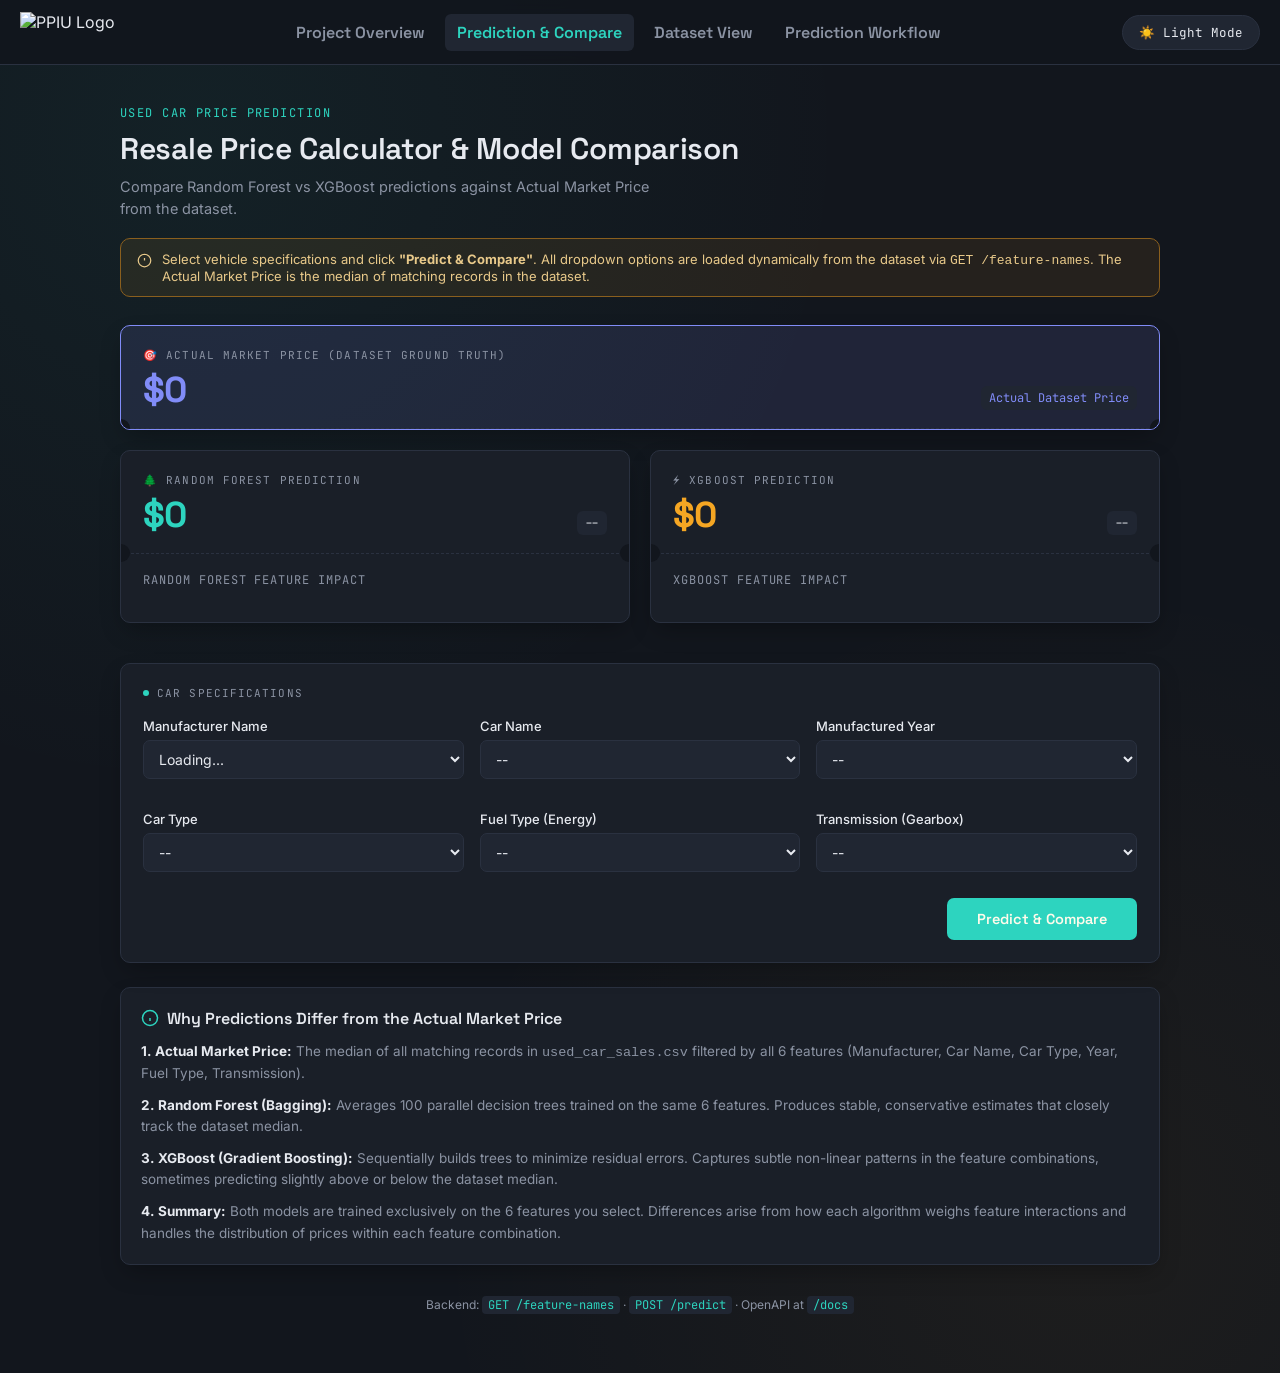
==== commit 720da699: "Improve interface and responsive." ====
--- a/app/static/index.html
+++ b/app/static/index.html
@@ -13,35 +13,49 @@
 </head>
 
 <body>
-  <div class="wrap">
-    <header>
-      <div class="header-content">
-        <div class="eyebrow">Used Car Price Prediction</div>
-        <h1>Resale Price Calculator & Model Comparison</h1>
-        <p>Compare Random Forest vs XGBoost predictions against Actual Market Price from the dataset.</p>
-      </div>
-      <button class="theme-toggle-btn" id="themeToggleBtn" onclick="toggleTheme()">
-        <span id="themeIcon">☀️</span> <span id="themeLabel">Light Mode</span>
+  <nav class="sticky-nav">
+    <div class="nav-content">
+      <!-- Hamburger (Mobile Only) -->
+      <button class="mobile-menu-btn" onclick="toggleMobileMenu()" aria-label="Menu">
+        <svg width="24" height="24" viewBox="0 0 24 24" fill="none" stroke="currentColor" stroke-width="2"><line x1="3" y1="12" x2="21" y2="12"></line><line x1="3" y1="6" x2="21" y2="6"></line><line x1="3" y1="18" x2="21" y2="18"></line></svg>
       </button>
 
-      <div class="notice">
-        <svg width="15" height="15" viewBox="0 0 24 24" fill="none" stroke="currentColor" stroke-width="2">
-          <circle cx="12" cy="12" r="10" />
-          <line x1="12" y1="8" x2="12" y2="12" />
-          <line x1="12" y1="16" x2="12.01" y2="16" />
-        </svg>
-        <div>Select vehicle specifications and click <strong>"Predict & Compare"</strong>. All dropdown options are
-          loaded dynamically from the dataset via <code>GET /feature-names</code>. The Actual Market Price is the
-          median of matching records in the dataset.</div>
+      <div class="nav-left desktop-logo">
+        <img src="https://www.ppiu.edu.kh/public/images/logo/khlogo.png" alt="PPIU Logo" style="height: 40px; object-fit: contain;">
       </div>
-    </header>
+      <div class="nav-center tabs desktop-tabs">
+        <button class="tab-btn" onclick="loadTab('overview')" id="btn-overview">Project Overview</button>
+        <button class="tab-btn active" onclick="loadTab('prediction')" id="btn-prediction">Prediction & Compare</button>
+        <button class="tab-btn" onclick="loadTab('dataset')" id="btn-dataset">Dataset View</button>
+        <button class="tab-btn" onclick="loadTab('workflow')" id="btn-workflow">Prediction Workflow</button>
+      </div>
+      <div class="nav-right">
+        <button class="theme-toggle-btn" id="themeToggleBtn" onclick="toggleTheme()" style="margin: 0; box-shadow: none;">
+          <span id="themeIcon">☀️</span> <span id="themeLabel">Light Mode</span>
+        </button>
+      </div>
+    </div>
+  </nav>
 
-    <div class="tabs">
-      <button class="tab-btn active" onclick="loadTab('prediction')" id="btn-prediction">Prediction & Compare</button>
-      <button class="tab-btn" onclick="loadTab('dataset')" id="btn-dataset">Dataset View</button>
-      <button class="tab-btn" onclick="loadTab('workflow')" id="btn-workflow">Prediction Workflow</button>
+  <!-- Mobile Menu Overlay -->
+  <div id="mobileMenuOverlay" class="mobile-menu-overlay">
+    <div class="mobile-menu-header">
+      <img src="https://www.ppiu.edu.kh/public/images/logo/khlogo.png" alt="PPIU Logo" style="height: 40px; object-fit: contain;">
+      <button class="mobile-close-btn" onclick="toggleMobileMenu()" aria-label="Close Menu">
+        <svg width="24" height="24" viewBox="0 0 24 24" fill="none" stroke="currentColor" stroke-width="2"><line x1="18" y1="6" x2="6" y2="18"></line><line x1="6" y1="6" x2="18" y2="18"></line></svg>
+      </button>
     </div>
+    <div class="mobile-menu-tabs tabs">
+      <button class="tab-btn" onclick="loadTab('overview'); toggleMobileMenu();" id="mobile-btn-overview">Project Overview</button>
+      <button class="tab-btn active" onclick="loadTab('prediction'); toggleMobileMenu();" id="mobile-btn-prediction">Prediction & Compare</button>
+      <button class="tab-btn" onclick="loadTab('dataset'); toggleMobileMenu();" id="mobile-btn-dataset">Dataset View</button>
+      <button class="tab-btn" onclick="loadTab('workflow'); toggleMobileMenu();" id="mobile-btn-workflow">Prediction Workflow</button>
+    </div>
+  </div>
 
+  <div class="wrap">
+
+    <div id="overview-container" class="tab-container" style="display: none;"></div>
     <div id="prediction-container" class="tab-container"></div>
     <div id="dataset-container" class="tab-container" style="display: none;"></div>
     <div id="workflow-container" class="tab-container" style="display: none;"></div>
--- a/app/static/app.css
+++ b/app/static/app.css
@@ -98,7 +98,7 @@
 
   min-height: 100vh;
 
-  padding: 32px 20px 60px;
+  padding: 0 0 60px 0;
 
   transition: background-color 0.3s ease, color 0.3s ease;
 
@@ -111,6 +111,8 @@
   max-width: 1080px;
 
   margin: 0 auto;
+
+  padding: 0 20px;
 
 }
 
@@ -1297,4 +1299,412 @@
 a {
   color: var(--teal);
   text-decoration: none;
-}+}
+
+/* Profile Cards */
+.lecturer-card-wrapper {
+  background: var(--surface);
+  border: 1px solid var(--border);
+  border-radius: 12px;
+  position: relative;
+  overflow: hidden;
+  padding: 30px;
+  display: flex;
+  align-items: center;
+  gap: 30px;
+  box-shadow: var(--shadow);
+  background-image: radial-gradient(circle at 10% 20%, rgba(45, 212, 191, 0.08), transparent 40%);
+}
+
+.lecturer-card-shape {
+  position: absolute;
+  top: 0;
+  right: 0;
+  width: 250px;
+  height: 250px;
+  background: var(--indigo);
+  border-bottom-left-radius: 100%;
+  opacity: 0.15;
+  z-index: 0;
+}
+
+.lecturer-content {
+  position: relative;
+  z-index: 1;
+  display: flex;
+  align-items: center;
+  gap: 40px;
+  width: 100%;
+}
+
+.lecturer-avatar {
+  width: 140px;
+  height: 140px;
+  border-radius: 50%;
+  border: 4px solid var(--surface);
+  box-shadow: 0 8px 25px rgba(0, 0, 0, 0.2);
+  flex-shrink: 0;
+  position: relative;
+  z-index: 10;
+  object-fit: cover;
+  background: white;
+}
+
+.lecturer-info {
+  flex-grow: 1;
+}
+
+.lecturer-name {
+  font-family: 'Space Grotesk', sans-serif;
+  font-size: 32px;
+  font-weight: 700;
+  color: var(--text);
+  margin: 0 0 6px 0;
+}
+
+.title {
+  color: var(--text-dim);
+  font-size: 0.65em;
+  font-weight: 500;
+  margin-right: 4px;
+}
+
+.first-name {
+  background: linear-gradient(90deg, var(--teal), var(--indigo));
+  -webkit-background-clip: text;
+  -webkit-text-fill-color: transparent;
+  font-weight: 800;
+  letter-spacing: 0.02em;
+}
+
+.last-name {
+  color: var(--text);
+}
+
+.lecturer-title {
+  color: var(--text-dim);
+  font-family: 'JetBrains Mono', monospace;
+  font-size: 14px;
+  margin-bottom: 16px;
+}
+
+.lecturer-stats {
+  display: flex;
+  gap: 30px;
+  margin-top: 20px;
+  flex-wrap: wrap;
+}
+
+.stat-item {
+  display: flex;
+  flex-direction: column;
+  gap: 6px;
+}
+
+.stat-value {
+  font-family: 'Space Grotesk', sans-serif;
+  font-weight: 600;
+  font-size: 15px;
+  color: var(--text);
+  display: flex;
+  align-items: center;
+  gap: 8px;
+}
+
+.stat-label {
+  font-size: 12px;
+  color: var(--text-dim);
+  text-transform: uppercase;
+  letter-spacing: 0.05em;
+}
+
+.stat-value a {
+  color: var(--text);
+  text-decoration: none;
+  transition: color 0.2s;
+}
+
+.stat-value a:hover {
+  color: var(--teal);
+}
+
+.members-grid {
+  display: grid;
+  grid-template-columns: repeat(2, 1fr);
+  gap: 20px;
+}
+
+.member-card-wrapper {
+  background: var(--surface);
+  border: 1px solid var(--border);
+  border-radius: 12px;
+  overflow: hidden;
+  position: relative;
+  text-align: center;
+  box-shadow: var(--shadow);
+  transition: transform 0.3s ease, border-color 0.3s ease;
+  display: flex;
+  flex-direction: column;
+}
+
+.member-card-wrapper:hover {
+  transform: translateY(-5px);
+  box-shadow: 0 12px 24px rgba(0, 0, 0, 0.2);
+}
+
+.member-card-top {
+  height: 110px;
+  width: 100%;
+  border-bottom-left-radius: 35px;
+  border-bottom-right-radius: 10px;
+  position: absolute;
+  top: 0;
+  left: 0;
+  z-index: 0;
+}
+
+.member-card-wrapper:nth-child(1) .member-card-top {
+  background: linear-gradient(135deg, var(--indigo) 0%, rgba(129, 140, 248, 0.7) 100%);
+}
+
+.member-card-wrapper:nth-child(2) .member-card-top {
+  background: linear-gradient(135deg, var(--teal) 0%, rgba(45, 212, 191, 0.7) 100%);
+}
+
+.member-card-wrapper:nth-child(3) .member-card-top {
+  background: linear-gradient(135deg, var(--amber) 0%, rgba(245, 166, 35, 0.7) 100%);
+}
+
+.member-card-wrapper:nth-child(4) .member-card-top {
+  background: linear-gradient(135deg, var(--red) 0%, rgba(248, 113, 113, 0.7) 100%);
+}
+
+.member-avatar-container {
+  position: relative;
+  z-index: 1;
+  margin-top: 50px;
+  margin-bottom: 16px;
+}
+
+.member-avatar {
+  width: 90px;
+  height: 90px;
+  border-radius: 50%;
+  border: 4px solid var(--surface);
+  box-shadow: 0 4px 15px rgba(0, 0, 0, 0.15);
+  background: var(--surface-raised);
+  object-fit: cover;
+}
+
+.member-info {
+  position: relative;
+  z-index: 1;
+  padding: 0 20px 24px;
+  display: flex;
+  flex-direction: column;
+  flex-grow: 1;
+}
+
+.member-name {
+  font-family: 'Space Grotesk', sans-serif;
+  font-size: 20px;
+  font-weight: 700;
+  color: var(--text);
+  margin: 0 0 6px 0;
+}
+
+.member-title {
+  color: var(--text-dim);
+  font-size: 13px;
+  margin-bottom: 12px;
+}
+
+.member-contacts {
+  display: flex;
+  flex-direction: column;
+  gap: 12px;
+  margin-top: auto;
+  background: var(--surface-raised);
+  padding: 16px 12px;
+  border-radius: 8px;
+  font-size: 13px;
+  border: 1px solid var(--border);
+}
+
+.member-contact-item {
+  display: flex;
+  align-items: center;
+  justify-content: flex-start;
+  gap: 10px;
+  color: var(--text);
+}
+
+.member-contact-item a {
+  color: var(--text);
+  text-decoration: none;
+  transition: color 0.2s;
+}
+
+.member-contact-item a:hover {
+  color: var(--indigo);
+}
+
+@media (max-width: 1100px) {
+  .members-grid {
+    grid-template-columns: repeat(2, 1fr);
+  }
+}
+
+@media (max-width: 768px) {
+  .lecturer-content {
+    flex-direction: column;
+    text-align: center;
+  }
+
+  .lecturer-stats {
+    justify-content: center;
+  }
+
+  .members-grid {
+    grid-template-columns: 1fr;
+  }
+}
+
+/* Sticky Nav */
+.sticky-nav {
+  position: sticky;
+  top: 0;
+  z-index: 1000;
+  background: rgba(18, 22, 29, 0.85);
+  backdrop-filter: blur(12px);
+  border-bottom: 1px solid var(--border);
+  padding: 12px 20px;
+}
+
+[data-theme="light"] .sticky-nav {
+  background: rgba(248, 250, 252, 0.85);
+}
+
+.nav-content {
+  width: 100%;
+  display: flex;
+  align-items: center;
+  justify-content: space-between;
+}
+
+.nav-left {
+  display: flex;
+  align-items: center;
+}
+
+.nav-center {
+  display: flex;
+  justify-content: center;
+}
+
+.nav-right {
+  display: flex;
+  justify-content: flex-end;
+}
+
+.nav-center.tabs {
+  margin: 0;
+  padding: 0;
+  border: none;
+  gap: 8px;
+}
+
+body {
+  padding-top: 0;
+}
+
+.wrap {
+  margin-top: 40px;
+}
+/* Mobile Menu Overlay Styles */
+.mobile-menu-btn {
+  display: none;
+  background: transparent;
+  border: none;
+  color: var(--text);
+  cursor: pointer;
+  padding: 8px;
+  align-items: center;
+  justify-content: center;
+}
+.mobile-menu-btn:hover {
+  color: var(--teal);
+}
+
+.mobile-menu-overlay {
+  position: fixed;
+  top: 0;
+  left: 0;
+  width: 100%;
+  height: 100%;
+  background: var(--bg);
+  z-index: 2000;
+  display: flex;
+  flex-direction: column;
+  padding: 20px;
+  opacity: 0;
+  pointer-events: none;
+  transition: opacity 0.3s ease;
+}
+.mobile-menu-overlay.active {
+  opacity: 1;
+  pointer-events: auto;
+}
+.mobile-menu-header {
+  display: flex;
+  justify-content: space-between;
+  align-items: center;
+  margin-bottom: 40px;
+  border-bottom: 1px solid var(--border);
+  padding-bottom: 20px;
+}
+.mobile-close-btn {
+  background: transparent;
+  border: none;
+  color: var(--text);
+  cursor: pointer;
+  padding: 8px;
+}
+.mobile-close-btn:hover {
+  color: var(--red);
+}
+.mobile-menu-tabs {
+  display: flex;
+  flex-direction: column;
+  gap: 16px;
+}
+.mobile-menu-tabs .tab-btn {
+  width: 100%;
+  text-align: left;
+  padding: 16px;
+  font-size: 18px;
+  border-radius: 12px;
+}
+
+/* Mobile Adjustments */
+@media (max-width: 768px) {
+  .desktop-tabs, .desktop-logo {
+    display: none !important;
+  }
+  .mobile-menu-btn {
+    display: flex;
+  }
+  
+  /* Prediction Form */
+  .form-grid, .form-grid-3 {
+    grid-template-columns: 1fr;
+  }
+  .top-row-layout {
+    flex-direction: column;
+  }
+  
+  /* Dataset overflow */
+  .panel {
+    overflow-x: auto;
+  }
+}
